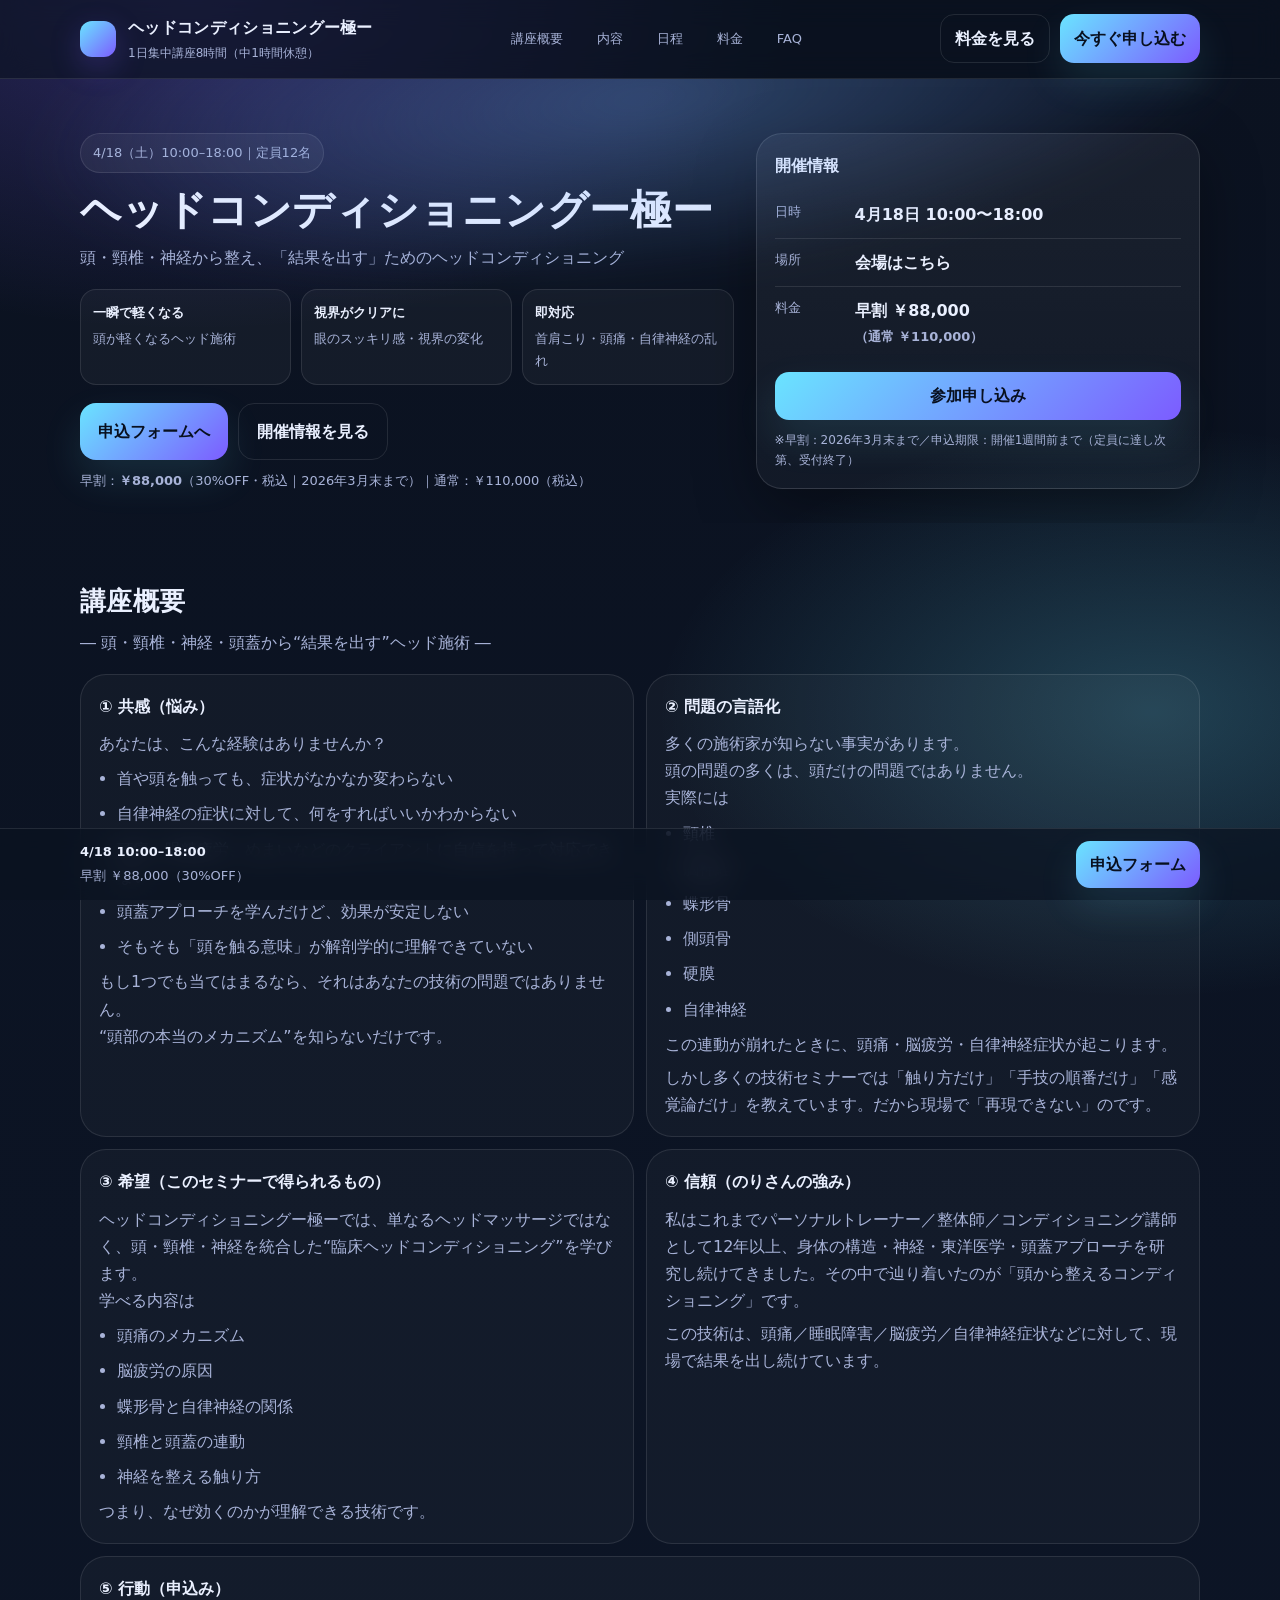
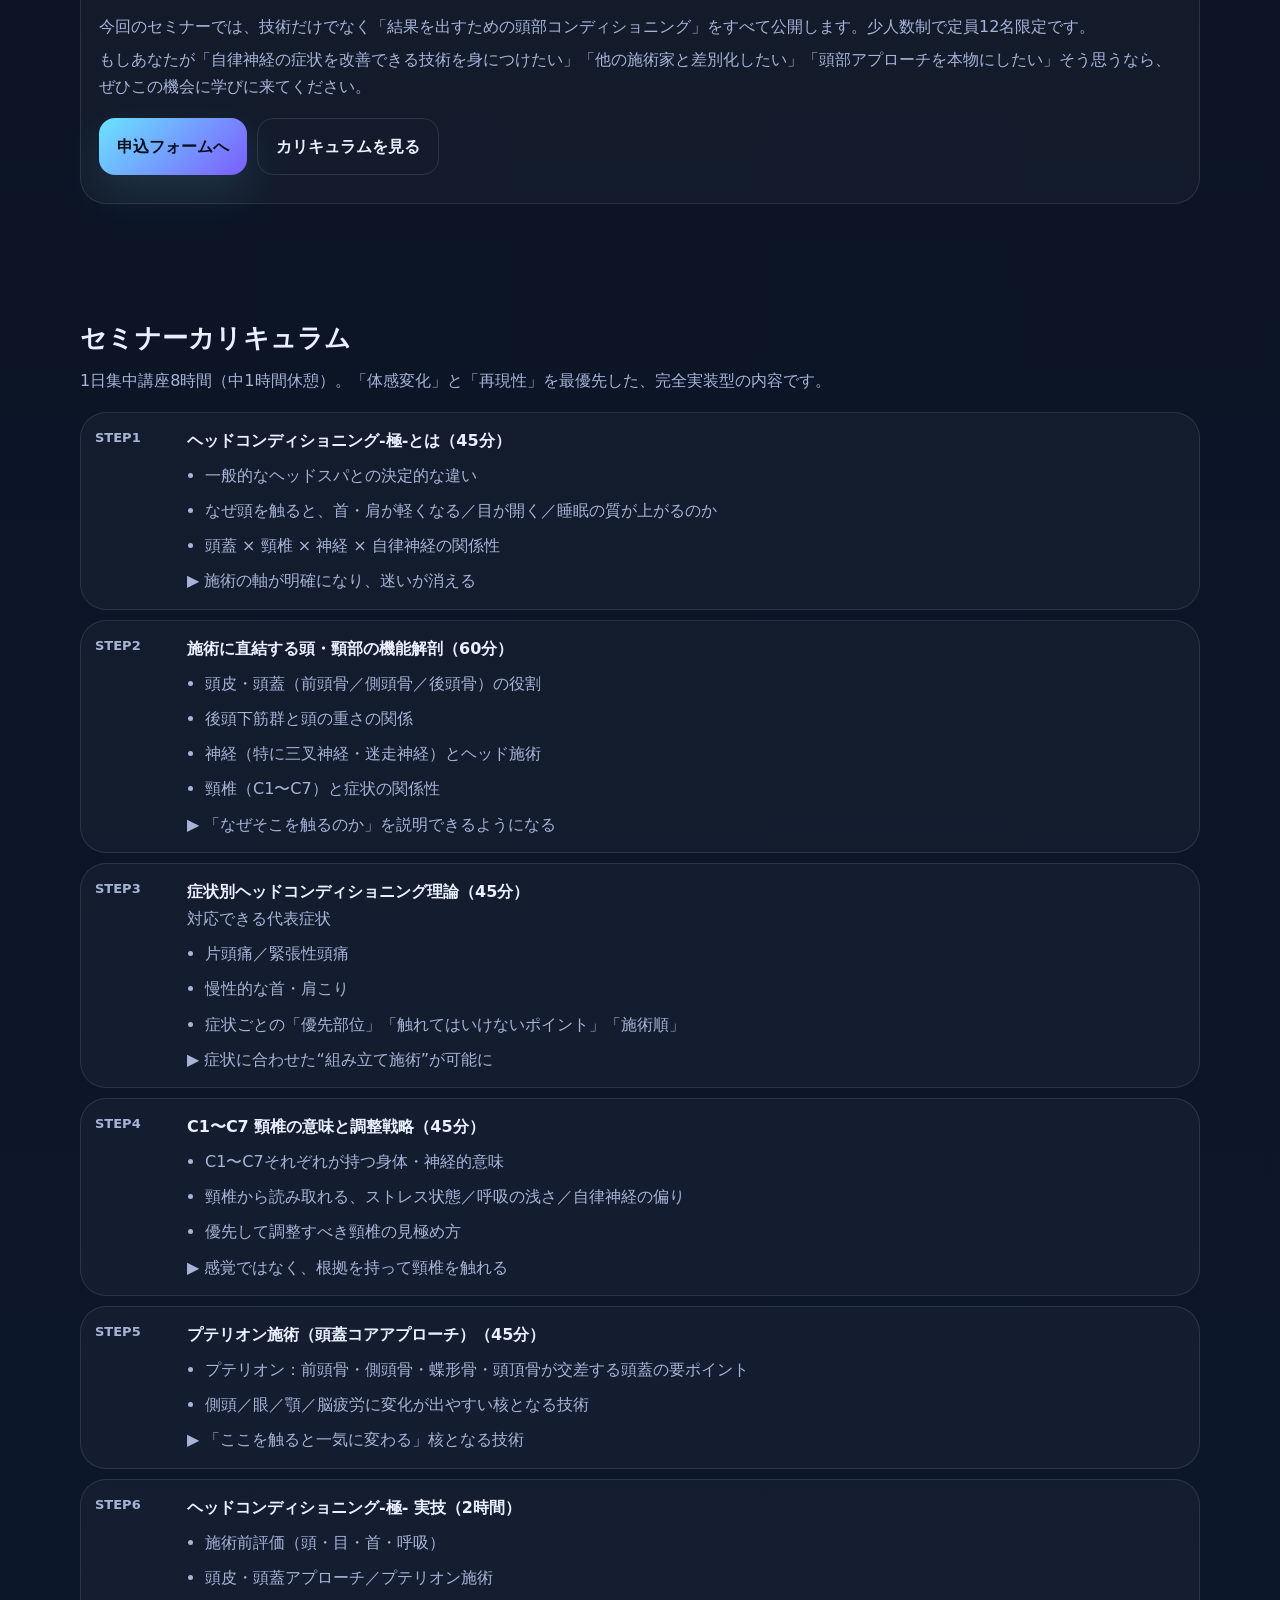
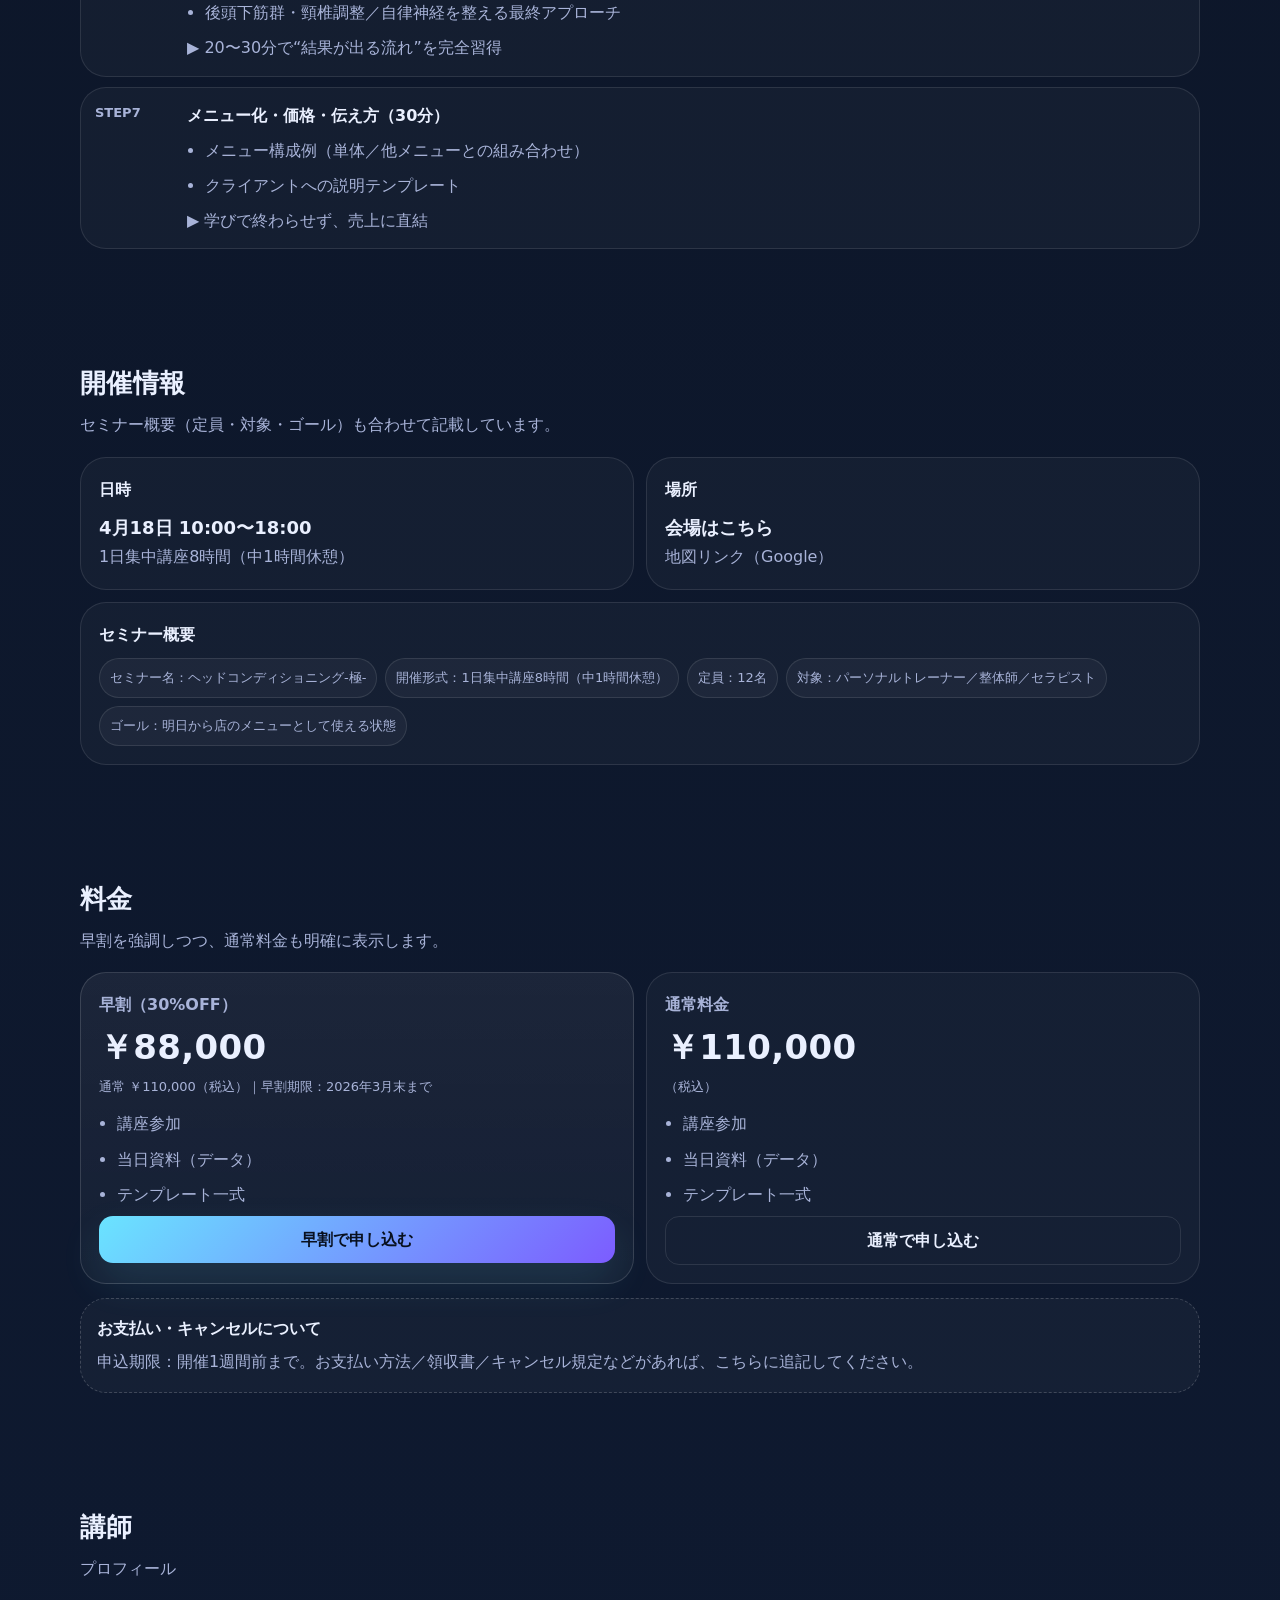
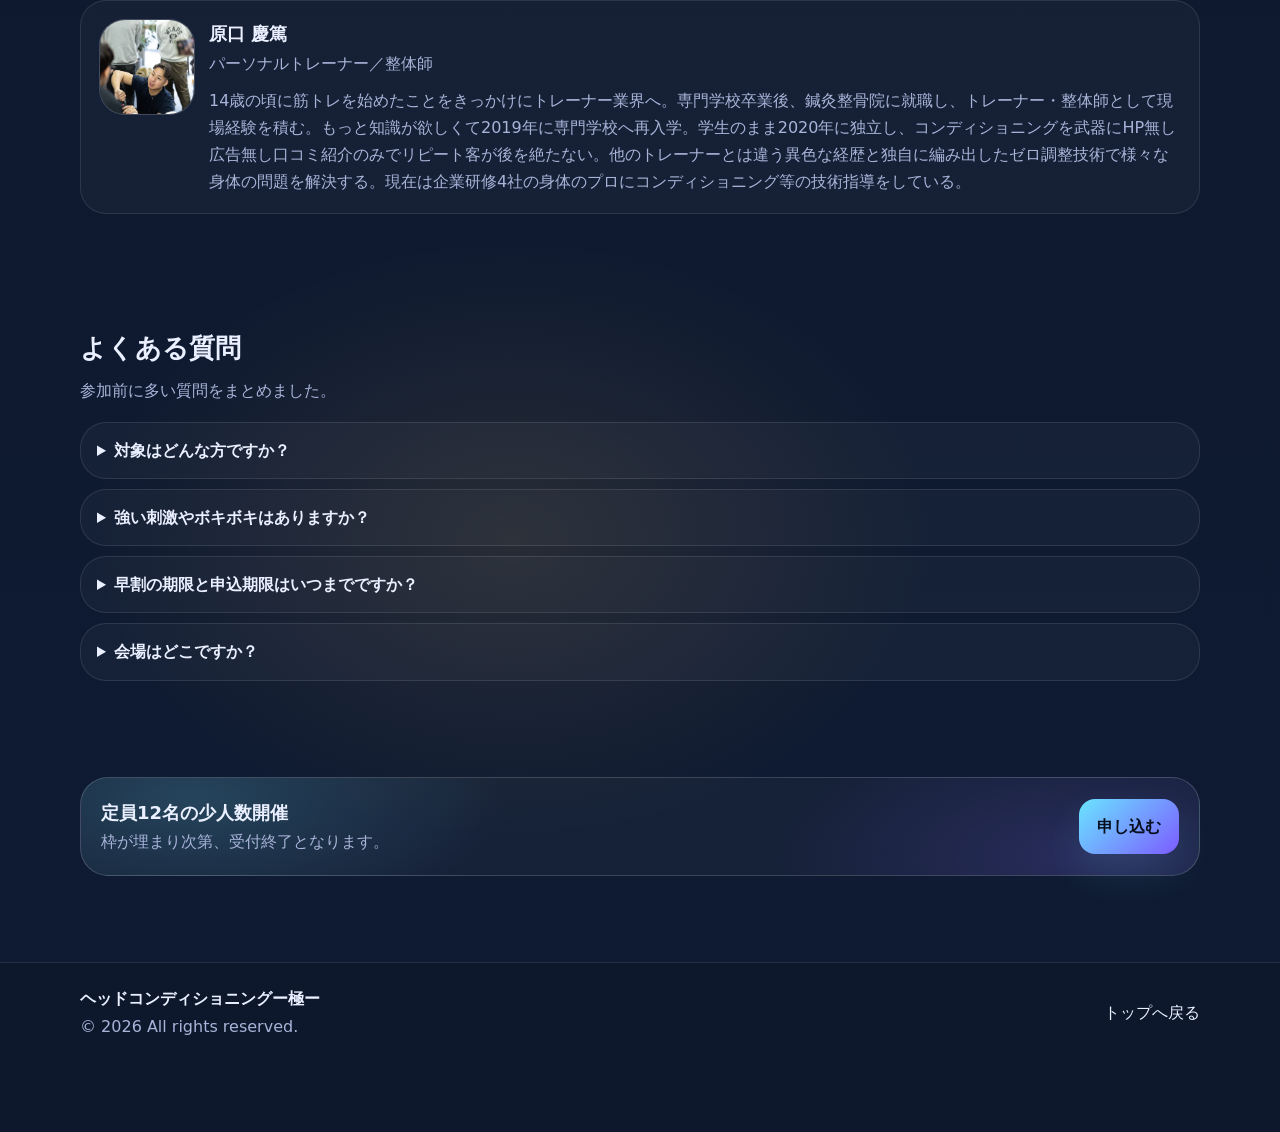
==== index.html @ ef058458 "Add story flow sections" ====
<!doctype html>
<html lang="ja">
<head>
  <meta charset="utf-8" />
  <meta name="viewport" content="width=device-width, initial-scale=1" />
  <meta name="theme-color" content="#0b1220" />
  <title>ヘッドコンディショニングー極ー｜4/18 10:00-18:00</title>
  <meta name="description" content="頭・頸椎・神経から整え、「結果を出す」ためのヘッドコンディショニング。4月18日開催。早割 ￥88,000（30%OFF）。" />
  <link rel="stylesheet" href="./styles.css" />
</head>
<body>
  <a class="skip-link" href="#main">本文へスキップ</a>

  <header class="site-header">
    <div class="container header-inner">
      <div class="brand" aria-label="講座LP">
        <div class="brand-mark" aria-hidden="true"></div>
        <div class="brand-text">
          <div class="brand-title">ヘッドコンディショニングー極ー</div>
          <div class="brand-sub">1日集中講座8時間（中1時間休憩）</div>
        </div>
      </div>

      <nav class="header-nav" aria-label="ページ内ナビゲーション">
        <a href="#about">講座概要</a>
        <a href="#curriculum">内容</a>
        <a href="#schedule">日程</a>
        <a href="#price">料金</a>
        <a href="#faq">FAQ</a>
      </nav>

      <div class="header-cta">
        <a class="btn btn-ghost" href="#price">料金を見る</a>
        <a class="btn btn-primary" href="https://forms.gle/gZYYmqRgoV2mNjo98" target="_blank" rel="noopener noreferrer">今すぐ申し込む</a>
      </div>
    </div>
  </header>

  <main id="main">
    <section class="hero">
      <div class="container hero-inner">
        <div class="hero-copy">
          <div class="badge">4/18（土）10:00–18:00｜定員12名</div>
          <h1 class="hero-title">ヘッドコンディショニングー極ー</h1>
          <p class="hero-lead">頭・頸椎・神経から整え、「結果を出す」ためのヘッドコンディショニング</p>

          <div class="hero-highlights" role="list">
            <div class="highlight" role="listitem">
              <div class="highlight-title">一瞬で軽くなる</div>
              <div class="highlight-text">頭が軽くなるヘッド施術</div>
            </div>
            <div class="highlight" role="listitem">
              <div class="highlight-title">視界がクリアに</div>
              <div class="highlight-text">眼のスッキリ感・視界の変化</div>
            </div>
            <div class="highlight" role="listitem">
              <div class="highlight-title">即対応</div>
              <div class="highlight-text">首肩こり・頭痛・自律神経の乱れ</div>
            </div>
          </div>

          <div class="hero-cta">
            <a class="btn btn-primary btn-lg" href="https://forms.gle/gZYYmqRgoV2mNjo98" target="_blank" rel="noopener noreferrer">申込フォームへ</a>
            <a class="btn btn-ghost btn-lg" href="#schedule">開催情報を見る</a>
          </div>

          <div class="hero-note">
            早割：<strong>￥88,000</strong>（30%OFF・税込｜2026年3月末まで）｜通常：￥110,000（税込）
          </div>
        </div>

        <div class="hero-card" aria-label="開催情報サマリー">
          <div class="card">
            <div class="card-title">開催情報</div>
            <dl class="kv">
              <div class="kv-row">
                <dt>日時</dt>
                <dd>4月18日 10:00〜18:00</dd>
              </div>
              <div class="kv-row">
                <dt>場所</dt>
                <dd><a href="https://share.google/bUKfe7lSC5FQgB48R" target="_blank" rel="noopener noreferrer">会場はこちら</a></dd>
              </div>
              <div class="kv-row">
                <dt>料金</dt>
                <dd>
                  <span class="price">早割 ￥88,000</span>
                  <span class="price-sub">（通常 ￥110,000）</span>
                </dd>
              </div>
            </dl>
            <a class="btn btn-primary btn-block" href="https://forms.gle/gZYYmqRgoV2mNjo98" target="_blank" rel="noopener noreferrer">参加申し込み</a>
            <div class="card-foot">※早割：2026年3月末まで／申込期限：開催1週間前まで（定員に達し次第、受付終了）</div>
          </div>
        </div>
      </div>

      <div class="hero-bg" aria-hidden="true"></div>
    </section>

    <section class="section" id="about">
      <div class="container">
        <div class="section-head">
          <h2 class="section-title">講座概要</h2>
          <p class="section-lead">― 頭・頸椎・神経・頭蓋から“結果を出す”ヘッド施術 ―</p>
        </div>

        <div class="grid-2">
          <div class="panel">
            <h3 class="panel-title">① 共感（悩み）</h3>
            <div class="muted">あなたは、こんな経験はありませんか？</div>
            <ul class="list">
              <li>首や頭を触っても、症状がなかなか変わらない</li>
              <li>自律神経の症状に対して、何をすればいいかわからない</li>
              <li>頭痛、眼精疲労、めまいなどのクライアントに自信を持って対応できない</li>
              <li>頭蓋アプローチを学んだけど、効果が安定しない</li>
              <li>そもそも「頭を触る意味」が解剖学的に理解できていない</li>
            </ul>
            <p class="timeline-text">もし1つでも当てはまるなら、それはあなたの技術の問題ではありません。<br />“頭部の本当のメカニズム”を知らないだけです。</p>
          </div>

          <div class="panel">
            <h3 class="panel-title">② 問題の言語化</h3>
            <p class="timeline-text">多くの施術家が知らない事実があります。<br />頭の問題の多くは、頭だけの問題ではありません。</p>
            <div class="muted">実際には</div>
            <ul class="list">
              <li>頸椎</li>
              <li>脳神経</li>
              <li>蝶形骨</li>
              <li>側頭骨</li>
              <li>硬膜</li>
              <li>自律神経</li>
            </ul>
            <p class="timeline-text">この連動が崩れたときに、頭痛・脳疲労・自律神経症状が起こります。</p>
            <p class="timeline-text">しかし多くの技術セミナーでは「触り方だけ」「手技の順番だけ」「感覚論だけ」を教えています。だから現場で「再現できない」のです。</p>
          </div>

          <div class="panel">
            <h3 class="panel-title">③ 希望（このセミナーで得られるもの）</h3>
            <p class="timeline-text">ヘッドコンディショニングー極ーでは、単なるヘッドマッサージではなく、頭・頸椎・神経を統合した“臨床ヘッドコンディショニング”を学びます。</p>
            <div class="muted">学べる内容は</div>
            <ul class="list">
              <li>頭痛のメカニズム</li>
              <li>脳疲労の原因</li>
              <li>蝶形骨と自律神経の関係</li>
              <li>頸椎と頭蓋の連動</li>
              <li>神経を整える触り方</li>
            </ul>
            <p class="timeline-text">つまり、なぜ効くのかが理解できる技術です。</p>
          </div>

          <div class="panel">
            <h3 class="panel-title">④ 信頼（のりさんの強み）</h3>
            <p class="timeline-text">私はこれまでパーソナルトレーナー／整体師／コンディショニング講師として12年以上、身体の構造・神経・東洋医学・頭蓋アプローチを研究し続けてきました。その中で辿り着いたのが「頭から整えるコンディショニング」です。</p>
            <p class="timeline-text">この技術は、頭痛／睡眠障害／脳疲労／自律神経症状などに対して、現場で結果を出し続けています。</p>
          </div>
        </div>

        <div class="panel mt">
          <h3 class="panel-title">⑤ 行動（申込み）</h3>
          <p class="timeline-text">今回のセミナーでは、技術だけでなく「結果を出すための頭部コンディショニング」をすべて公開します。少人数制で定員12名限定です。</p>
          <p class="timeline-text">もしあなたが「自律神経の症状を改善できる技術を身につけたい」「他の施術家と差別化したい」「頭部アプローチを本物にしたい」そう思うなら、ぜひこの機会に学びに来てください。</p>
          <div class="hero-cta">
            <a class="btn btn-primary btn-lg" href="https://forms.gle/gZYYmqRgoV2mNjo98" target="_blank" rel="noopener noreferrer">申込フォームへ</a>
            <a class="btn btn-ghost btn-lg" href="#curriculum">カリキュラムを見る</a>
          </div>
        </div>
      </div>
    </section>

    <section class="section" id="curriculum">
      <div class="container">
        <div class="section-head">
          <h2 class="section-title">セミナーカリキュラム</h2>
          <p class="section-lead">1日集中講座8時間（中1時間休憩）。「体感変化」と「再現性」を最優先した、完全実装型の内容です。</p>
        </div>

        <div class="timeline">
          <div class="timeline-item">
            <div class="timeline-time">STEP1</div>
            <div class="timeline-body">
              <div class="timeline-title">ヘッドコンディショニング-極-とは（45分）</div>
              <ul class="list">
                <li>一般的なヘッドスパとの決定的な違い</li>
                <li>なぜ頭を触ると、首・肩が軽くなる／目が開く／睡眠の質が上がるのか</li>
                <li>頭蓋 × 頸椎 × 神経 × 自律神経の関係性</li>
              </ul>
              <p class="timeline-text">▶︎ 施術の軸が明確になり、迷いが消える</p>
            </div>
          </div>
          <div class="timeline-item">
            <div class="timeline-time">STEP2</div>
            <div class="timeline-body">
              <div class="timeline-title">施術に直結する頭・頸部の機能解剖（60分）</div>
              <ul class="list">
                <li>頭皮・頭蓋（前頭骨／側頭骨／後頭骨）の役割</li>
                <li>後頭下筋群と頭の重さの関係</li>
                <li>神経（特に三叉神経・迷走神経）とヘッド施術</li>
                <li>頸椎（C1〜C7）と症状の関係性</li>
              </ul>
              <p class="timeline-text">▶︎ 「なぜそこを触るのか」を説明できるようになる</p>
            </div>
          </div>
          <div class="timeline-item">
            <div class="timeline-time">STEP3</div>
            <div class="timeline-body">
              <div class="timeline-title">症状別ヘッドコンディショニング理論（45分）</div>
              <div class="muted">対応できる代表症状</div>
              <ul class="list">
                <li>片頭痛／緊張性頭痛</li>
                <li>慢性的な首・肩こり</li>
                <li>症状ごとの「優先部位」「触れてはいけないポイント」「施術順」</li>
              </ul>
              <p class="timeline-text">▶︎ 症状に合わせた“組み立て施術”が可能に</p>
            </div>
          </div>
          <div class="timeline-item">
            <div class="timeline-time">STEP4</div>
            <div class="timeline-body">
              <div class="timeline-title">C1〜C7 頸椎の意味と調整戦略（45分）</div>
              <ul class="list">
                <li>C1〜C7それぞれが持つ身体・神経的意味</li>
                <li>頸椎から読み取れる、ストレス状態／呼吸の浅さ／自律神経の偏り</li>
                <li>優先して調整すべき頸椎の見極め方</li>
              </ul>
              <p class="timeline-text">▶︎ 感覚ではなく、根拠を持って頸椎を触れる</p>
            </div>
          </div>
          <div class="timeline-item">
            <div class="timeline-time">STEP5</div>
            <div class="timeline-body">
              <div class="timeline-title">プテリオン施術（頭蓋コアアプローチ）（45分）</div>
              <ul class="list">
                <li>プテリオン：前頭骨・側頭骨・蝶形骨・頭頂骨が交差する頭蓋の要ポイント</li>
                <li>側頭／眼／顎／脳疲労に変化が出やすい核となる技術</li>
              </ul>
              <p class="timeline-text">▶︎ 「ここを触ると一気に変わる」核となる技術</p>
            </div>
          </div>
          <div class="timeline-item">
            <div class="timeline-time">STEP6</div>
            <div class="timeline-body">
              <div class="timeline-title">ヘッドコンディショニング-極- 実技（2時間）</div>
              <ul class="list">
                <li>施術前評価（頭・目・首・呼吸）</li>
                <li>頭皮・頭蓋アプローチ／プテリオン施術</li>
                <li>後頭下筋群・頸椎調整／自律神経を整える最終アプローチ</li>
              </ul>
              <p class="timeline-text">▶︎ 20〜30分で“結果が出る流れ”を完全習得</p>
            </div>
          </div>
          <div class="timeline-item">
            <div class="timeline-time">STEP7</div>
            <div class="timeline-body">
              <div class="timeline-title">メニュー化・価格・伝え方（30分）</div>
              <ul class="list">
                <li>メニュー構成例（単体／他メニューとの組み合わせ）</li>
                <li>クライアントへの説明テンプレート</li>
              </ul>
              <p class="timeline-text">▶︎ 学びで終わらせず、売上に直結</p>
            </div>
          </div>
        </div>
      </div>
    </section>

    <section class="section" id="schedule">
      <div class="container">
        <div class="section-head">
          <h2 class="section-title">開催情報</h2>
          <p class="section-lead">セミナー概要（定員・対象・ゴール）も合わせて記載しています。</p>
        </div>

        <div class="grid-2">
          <div class="panel">
            <h3 class="panel-title">日時</h3>
            <p class="big">4月18日 10:00〜18:00</p>
            <div class="muted">1日集中講座8時間（中1時間休憩）</div>
          </div>
          <div class="panel">
            <h3 class="panel-title">場所</h3>
            <p class="big"><a href="https://share.google/bUKfe7lSC5FQgB48R" target="_blank" rel="noopener noreferrer">会場はこちら</a></p>
            <div class="muted">地図リンク（Google）</div>
          </div>
        </div>

        <div class="panel mt">
          <h3 class="panel-title">セミナー概要</h3>
          <div class="chips">
            <span class="chip">セミナー名：ヘッドコンディショニング-極-</span>
            <span class="chip">開催形式：1日集中講座8時間（中1時間休憩）</span>
            <span class="chip">定員：12名</span>
            <span class="chip">対象：パーソナルトレーナー／整体師／セラピスト</span>
            <span class="chip">ゴール：明日から店のメニューとして使える状態</span>
          </div>
        </div>
      </div>
    </section>

    <section class="section" id="price">
      <div class="container">
        <div class="section-head">
          <h2 class="section-title">料金</h2>
          <p class="section-lead">早割を強調しつつ、通常料金も明確に表示します。</p>
        </div>

        <div class="pricing">
          <div class="price-card">
            <div class="price-top">
              <div class="price-name">早割（30%OFF）</div>
              <div class="price-amount">￥88,000</div>
              <div class="price-caption">通常 ￥110,000（税込）｜早割期限：2026年3月末まで</div>
            </div>
            <ul class="list">
              <li>講座参加</li>
              <li>当日資料（データ）</li>
              <li>テンプレート一式</li>
            </ul>
            <a class="btn btn-primary btn-block" href="https://forms.gle/gZYYmqRgoV2mNjo98" target="_blank" rel="noopener noreferrer">早割で申し込む</a>
          </div>

          <div class="price-card alt">
            <div class="price-top">
              <div class="price-name">通常料金</div>
              <div class="price-amount">￥110,000</div>
              <div class="price-caption">（税込）</div>
            </div>
            <ul class="list">
              <li>講座参加</li>
              <li>当日資料（データ）</li>
              <li>テンプレート一式</li>
            </ul>
            <a class="btn btn-ghost btn-block" href="https://forms.gle/gZYYmqRgoV2mNjo98" target="_blank" rel="noopener noreferrer">通常で申し込む</a>
          </div>
        </div>

        <div class="notice">
          <div class="notice-title">お支払い・キャンセルについて</div>
          <div class="notice-text">申込期限：開催1週間前まで。お支払い方法／領収書／キャンセル規定などがあれば、こちらに追記してください。</div>
        </div>
      </div>
    </section>

    <section class="section" id="instructor">
      <div class="container">
        <div class="section-head">
          <h2 class="section-title">講師</h2>
          <p class="section-lead">プロフィール</p>
        </div>

        <div class="instructor">
          <div class="avatar">
            <img class="avatar-img" src="./norio.jpg" alt="講師写真：原口 慶篤" loading="lazy" />
          </div>
          <div>
            <div class="instructor-name">原口 慶篤</div>
            <div class="muted">パーソナルトレーナー／整体師</div>
            <p class="instructor-bio">
              14歳の頃に筋トレを始めたことをきっかけにトレーナー業界へ。専門学校卒業後、鍼灸整骨院に就職し、トレーナー・整体師として現場経験を積む。もっと知識が欲しくて2019年に専門学校へ再入学。学生のまま2020年に独立し、コンディショニングを武器にHP無し広告無し口コミ紹介のみでリピート客が後を絶たない。他のトレーナーとは違う異色な経歴と独自に編み出したゼロ調整技術で様々な身体の問題を解決する。現在は企業研修4社の身体のプロにコンディショニング等の技術指導をしている。
            </p>
          </div>
        </div>
      </div>
    </section>

    <section class="section" id="faq">
      <div class="container">
        <div class="section-head">
          <h2 class="section-title">よくある質問</h2>
          <p class="section-lead">参加前に多い質問をまとめました。</p>
        </div>

        <div class="faq">
          <details class="faq-item">
            <summary>対象はどんな方ですか？</summary>
            <div class="faq-body">パーソナルトレーナー／整体師／セラピストの方が対象です。</div>
          </details>
          <details class="faq-item">
            <summary>強い刺激やボキボキはありますか？</summary>
            <div class="faq-body">ありません。ボキボキなし／強刺激なしで、再現性を重視した内容です。</div>
          </details>
          <details class="faq-item">
            <summary>早割の期限と申込期限はいつまでですか？</summary>
            <div class="faq-body">早割は2026年3月末まで。申込期限は開催1週間前までです（定員に達し次第、受付終了）。</div>
          </details>
          <details class="faq-item">
            <summary>会場はどこですか？</summary>
            <div class="faq-body"><a href="https://share.google/bUKfe7lSC5FQgB48R" target="_blank" rel="noopener noreferrer">こちらの地図リンク</a>をご確認ください。</div>
          </details>
        </div>
      </div>
    </section>

    <section class="cta">
      <div class="container cta-inner">
        <div>
          <div class="cta-title">定員12名の少人数開催</div>
          <div class="cta-text">枠が埋まり次第、受付終了となります。</div>
        </div>
        <a class="btn btn-primary btn-lg" href="https://forms.gle/gZYYmqRgoV2mNjo98" target="_blank" rel="noopener noreferrer">申し込む</a>
      </div>
    </section>
  </main>

  <footer class="site-footer">
    <div class="container footer-inner">
      <div class="footer-left">
        <div class="footer-title">ヘッドコンディショニングー極ー</div>
        <div class="muted">© <span id="y"></span> All rights reserved.</div>
      </div>
      <div class="footer-right">
        <a href="#main">トップへ戻る</a>
      </div>
    </div>
  </footer>

  <div class="sticky-cta" role="region" aria-label="申し込み導線">
    <div class="sticky-inner container">
      <div class="sticky-meta">
        <div class="sticky-date">4/18 10:00–18:00</div>
        <div class="sticky-price">早割 ￥88,000（30%OFF）</div>
      </div>
      <a class="btn btn-primary" href="https://forms.gle/gZYYmqRgoV2mNjo98" target="_blank" rel="noopener noreferrer">申込フォーム</a>
    </div>
  </div>

  <script>
    document.getElementById('y').textContent = new Date().getFullYear();
  </script>
</body>
</html>
---- styles.css ----
:root{
  --bg: #0b1220;
  --bg2:#0f1b33;
  --card:#0e1730;
  --text:#eaf0ff;
  --muted:#a8b3d8;
  --line: rgba(255,255,255,.10);
  --shadow: 0 20px 60px rgba(0,0,0,.35);
  --primary:#6ae4ff;
  --primary2:#7c5cff;
  --accent:#ffcf5a;
  --radius: 18px;
  --radius2: 26px;
  --container: 1120px;
}

*{ box-sizing:border-box; }
html{ scroll-behavior:smooth; }
body{
  margin:0;
  font-family: ui-sans-serif, system-ui, -apple-system, "Segoe UI", Roboto, "Hiragino Kaku Gothic ProN", "Noto Sans JP", "Yu Gothic", "Meiryo", sans-serif;
  color:var(--text);
  background:
    radial-gradient(1100px 600px at 15% 0%, rgba(124,92,255,.28), transparent 55%),
    radial-gradient(900px 520px at 90% 12%, rgba(106,228,255,.22), transparent 55%),
    radial-gradient(700px 500px at 40% 90%, rgba(255,207,90,.10), transparent 60%),
    linear-gradient(180deg, var(--bg), var(--bg2));
  line-height: 1.7;
}

a{ color: inherit; text-decoration: none; }
a:hover{ opacity:.92; }

.container{
  width: min(var(--container), calc(100% - 40px));
  margin: 0 auto;
}

.skip-link{
  position:absolute;
  left:-999px;
  top:12px;
  background:#fff;
  color:#000;
  padding:10px 12px;
  border-radius:12px;
  z-index: 9999;
}
.skip-link:focus{ left: 12px; }

.site-header{
  position: sticky;
  top: 0;
  z-index: 50;
  background: rgba(11,18,32,.62);
  backdrop-filter: blur(14px);
  border-bottom: 1px solid var(--line);
}
.header-inner{
  display:flex;
  align-items:center;
  justify-content: space-between;
  gap: 16px;
  padding: 14px 0;
}

.brand{ display:flex; align-items:center; gap:12px; }
.brand-mark{
  width: 36px; height: 36px;
  border-radius: 12px;
  background: linear-gradient(135deg, var(--primary), var(--primary2));
  box-shadow: 0 10px 30px rgba(124,92,255,.25);
}
.brand-title{ font-weight: 760; letter-spacing:.02em; }
.brand-sub{ font-size: 12px; color: var(--muted); margin-top:2px; }

.header-nav{ display:flex; gap: 14px; flex-wrap:wrap; }
.header-nav a{
  font-size: 13px;
  color: var(--muted);
  padding: 8px 10px;
  border-radius: 12px;
}
.header-nav a:hover{ background: rgba(255,255,255,.06); color: var(--text); }

.header-cta{ display:flex; gap: 10px; }

.btn{
  display:inline-flex;
  align-items:center;
  justify-content:center;
  gap:10px;
  padding: 10px 14px;
  border-radius: 14px;
  border: 1px solid var(--line);
  background: rgba(255,255,255,.04);
  color: var(--text);
  font-weight: 650;
}
.btn:hover{ background: rgba(255,255,255,.07); }
.btn-primary{
  border: 0;
  background: linear-gradient(135deg, var(--primary), var(--primary2));
  color:#08101f;
  box-shadow: 0 18px 40px rgba(106,228,255,.12);
}
.btn-primary:hover{ filter: brightness(1.02); }
.btn-ghost{ background: transparent; }
.btn-lg{ padding: 14px 18px; border-radius: 16px; }
.btn-block{ width:100%; }

.hero{
  position: relative;
  padding: 54px 0 30px;
  overflow: clip;
}
.hero-inner{
  display:grid;
  grid-template-columns: 1.25fr .85fr;
  gap: 22px;
  align-items: start;
}

.badge{
  display:inline-flex;
  align-items:center;
  padding: 8px 12px;
  border-radius: 999px;
  border: 1px solid var(--line);
  background: rgba(255,255,255,.05);
  color: var(--muted);
  font-size: 13px;
}
.hero-title{
  font-size: clamp(30px, 3.2vw, 46px);
  line-height: 1.15;
  letter-spacing: .01em;
  margin: 14px 0 10px;
}
.hero-lead{ color: var(--muted); margin: 0 0 18px; }

.hero-highlights{
  display:grid;
  grid-template-columns: repeat(3, 1fr);
  gap: 10px;
  margin: 18px 0;
}
.highlight{
  padding: 12px 12px;
  border-radius: 16px;
  background: rgba(255,255,255,.04);
  border: 1px solid var(--line);
}
.highlight-title{ font-weight: 760; font-size: 13px; }
.highlight-text{ font-size: 13px; color: var(--muted); margin-top:4px; }

.hero-cta{ display:flex; gap: 10px; flex-wrap: wrap; margin: 18px 0 10px; }
.hero-note{ color: var(--muted); font-size: 13px; }

.hero-card .card{
  padding: 18px;
  border-radius: var(--radius2);
  background: linear-gradient(180deg, rgba(255,255,255,.06), rgba(255,255,255,.03));
  border: 1px solid rgba(255,255,255,.12);
  box-shadow: var(--shadow);
}
.card-title{ font-weight: 800; margin-bottom: 12px; }

.kv{ margin: 0 0 14px; }
.kv-row{ display:grid; grid-template-columns: 70px 1fr; gap: 10px; padding: 10px 0; border-bottom:1px solid var(--line); }
.kv-row:last-child{ border-bottom: 0; }
.kv dt{ color: var(--muted); font-size: 13px; }
.kv dd{ margin:0; font-weight: 650; }
.price{ display:inline-block; font-weight: 820; }
.price-sub{ display:block; color: var(--muted); font-weight: 600; font-size: 13px; margin-top:2px; }
.card-foot{ color: var(--muted); font-size: 12px; margin-top: 10px; }

.hero-bg{
  position:absolute;
  inset: -240px -240px auto -240px;
  height: 520px;
  background:
    radial-gradient(closest-side, rgba(106,228,255,.20), transparent 70%),
    radial-gradient(closest-side, rgba(124,92,255,.18), transparent 70%);
  filter: blur(18px);
  transform: rotate(-6deg);
  pointer-events:none;
}

.section{ padding: 56px 0; }
.section-head{ margin-bottom: 18px; }
.section-title{ font-size: 26px; margin: 0 0 6px; letter-spacing:.01em; }
.section-lead{ margin:0; color: var(--muted); }

.grid-3{ display:grid; grid-template-columns: repeat(3, 1fr); gap: 12px; }
.grid-2{ display:grid; grid-template-columns: repeat(2, 1fr); gap: 12px; }

.panel{
  padding: 18px;
  border-radius: var(--radius2);
  border: 1px solid var(--line);
  background: rgba(255,255,255,.03);
}
.panel-title{ margin: 0 0 10px; font-size: 16px; }

.list{ margin: 0; padding-left: 18px; color: var(--muted); }
.list li{ margin: 8px 0; }

.timeline{ display:grid; gap: 10px; }
.timeline-item{
  display:grid;
  grid-template-columns: 80px 1fr;
  gap: 12px;
  padding: 14px;
  border-radius: var(--radius2);
  border: 1px solid var(--line);
  background: rgba(255,255,255,.03);
}
.timeline-time{ color: var(--muted); font-weight: 750; font-size: 13px; }
.timeline-title{ font-weight: 820; }
.timeline-text{ color: var(--muted); margin: 6px 0 0; }

.big{ font-size: 18px; font-weight: 820; margin: 0; }
.muted{ color: var(--muted); }
.mt{ margin-top: 12px; }

.chips{ display:flex; flex-wrap: wrap; gap: 8px; }
.chip{
  display:inline-flex;
  align-items:center;
  padding: 8px 10px;
  border-radius: 999px;
  border: 1px solid var(--line);
  background: rgba(255,255,255,.04);
  color: var(--muted);
  font-size: 13px;
}

.pricing{ display:grid; grid-template-columns: 1fr 1fr; gap: 12px; }
.price-card{
  padding: 18px;
  border-radius: var(--radius2);
  border: 1px solid rgba(255,255,255,.14);
  background: linear-gradient(180deg, rgba(255,255,255,.06), rgba(255,255,255,.03));
}
.price-card.alt{
  background: rgba(255,255,255,.03);
  border: 1px solid var(--line);
}
.price-top{ margin-bottom: 12px; }
.price-name{ color: var(--muted); font-weight: 700; }
.price-amount{ font-size: 34px; font-weight: 900; letter-spacing:.01em; }
.price-caption{ color: var(--muted); font-size: 13px; }

.notice{
  margin-top: 14px;
  padding: 16px;
  border-radius: var(--radius2);
  border: 1px dashed rgba(255,255,255,.18);
  background: rgba(255,255,255,.03);
}
.notice-title{ font-weight: 820; margin-bottom: 6px; }
.notice-text{ color: var(--muted); }

.instructor{
  display:grid;
  grid-template-columns: 96px 1fr;
  gap: 14px;
  align-items:start;
  padding: 18px;
  border-radius: var(--radius2);
  border: 1px solid var(--line);
  background: rgba(255,255,255,.03);
}
.avatar{
  width: 96px; height: 96px;
  border-radius: 26px;
  border: 1px solid rgba(255,255,255,.16);
  overflow: hidden;
  background: rgba(255,255,255,.04);
}
.avatar-img{
  width: 100%;
  height: 100%;
  object-fit: cover;
  display: block;
}
.instructor-name{ font-size: 18px; font-weight: 900; }
.instructor-bio{ margin: 10px 0 0; color: var(--muted); }

.faq{ display:grid; gap: 10px; }
.faq-item{
  padding: 14px 16px;
  border-radius: var(--radius2);
  border: 1px solid var(--line);
  background: rgba(255,255,255,.03);
}
.faq-item summary{
  cursor: pointer;
  font-weight: 820;
}
.faq-body{ margin-top: 8px; color: var(--muted); }

.cta{
  padding: 40px 0 86px;
}
.cta-inner{
  display:flex;
  align-items:center;
  justify-content: space-between;
  gap: 14px;
  padding: 20px;
  border-radius: 28px;
  border: 1px solid rgba(255,255,255,.16);
  background:
    radial-gradient(520px 220px at 10% 20%, rgba(106,228,255,.18), transparent 60%),
    radial-gradient(520px 220px at 90% 80%, rgba(124,92,255,.18), transparent 60%),
    rgba(255,255,255,.03);
}
.cta-title{ font-size: 18px; font-weight: 900; }
.cta-text{ color: var(--muted); }

.site-footer{
  padding: 22px 0 92px;
  border-top: 1px solid var(--line);
  background: rgba(0,0,0,.12);
}
.footer-inner{ display:flex; align-items:center; justify-content: space-between; gap: 14px; }
.footer-title{ font-weight: 900; }

.sticky-cta{
  position: fixed;
  left: 0;
  right: 0;
  bottom: 0;
  z-index: 80;
  border-top: 1px solid var(--line);
  background: rgba(11,18,32,.72);
  backdrop-filter: blur(14px);
}
.sticky-inner{
  display:flex;
  align-items:center;
  justify-content: space-between;
  gap: 14px;
  padding: 12px 0;
}
.sticky-meta{ display:flex; flex-direction: column; gap: 2px; }
.sticky-date{ font-weight: 820; font-size: 13px; }
.sticky-price{ color: var(--muted); font-size: 13px; }

@media (max-width: 980px){
  .header-nav{ display:none; }
  .hero-inner{ grid-template-columns: 1fr; }
  .hero-highlights{ grid-template-columns: 1fr; }
  .grid-3{ grid-template-columns: 1fr; }
  .grid-2{ grid-template-columns: 1fr; }
  .pricing{ grid-template-columns: 1fr; }
}

@media (max-width: 520px){
  .header-cta .btn-ghost{ display:none; }
  .kv-row{ grid-template-columns: 62px 1fr; }
  .cta-inner{ flex-direction: column; align-items: stretch; }
  .footer-inner{ flex-direction: column; align-items: flex-start; }
}
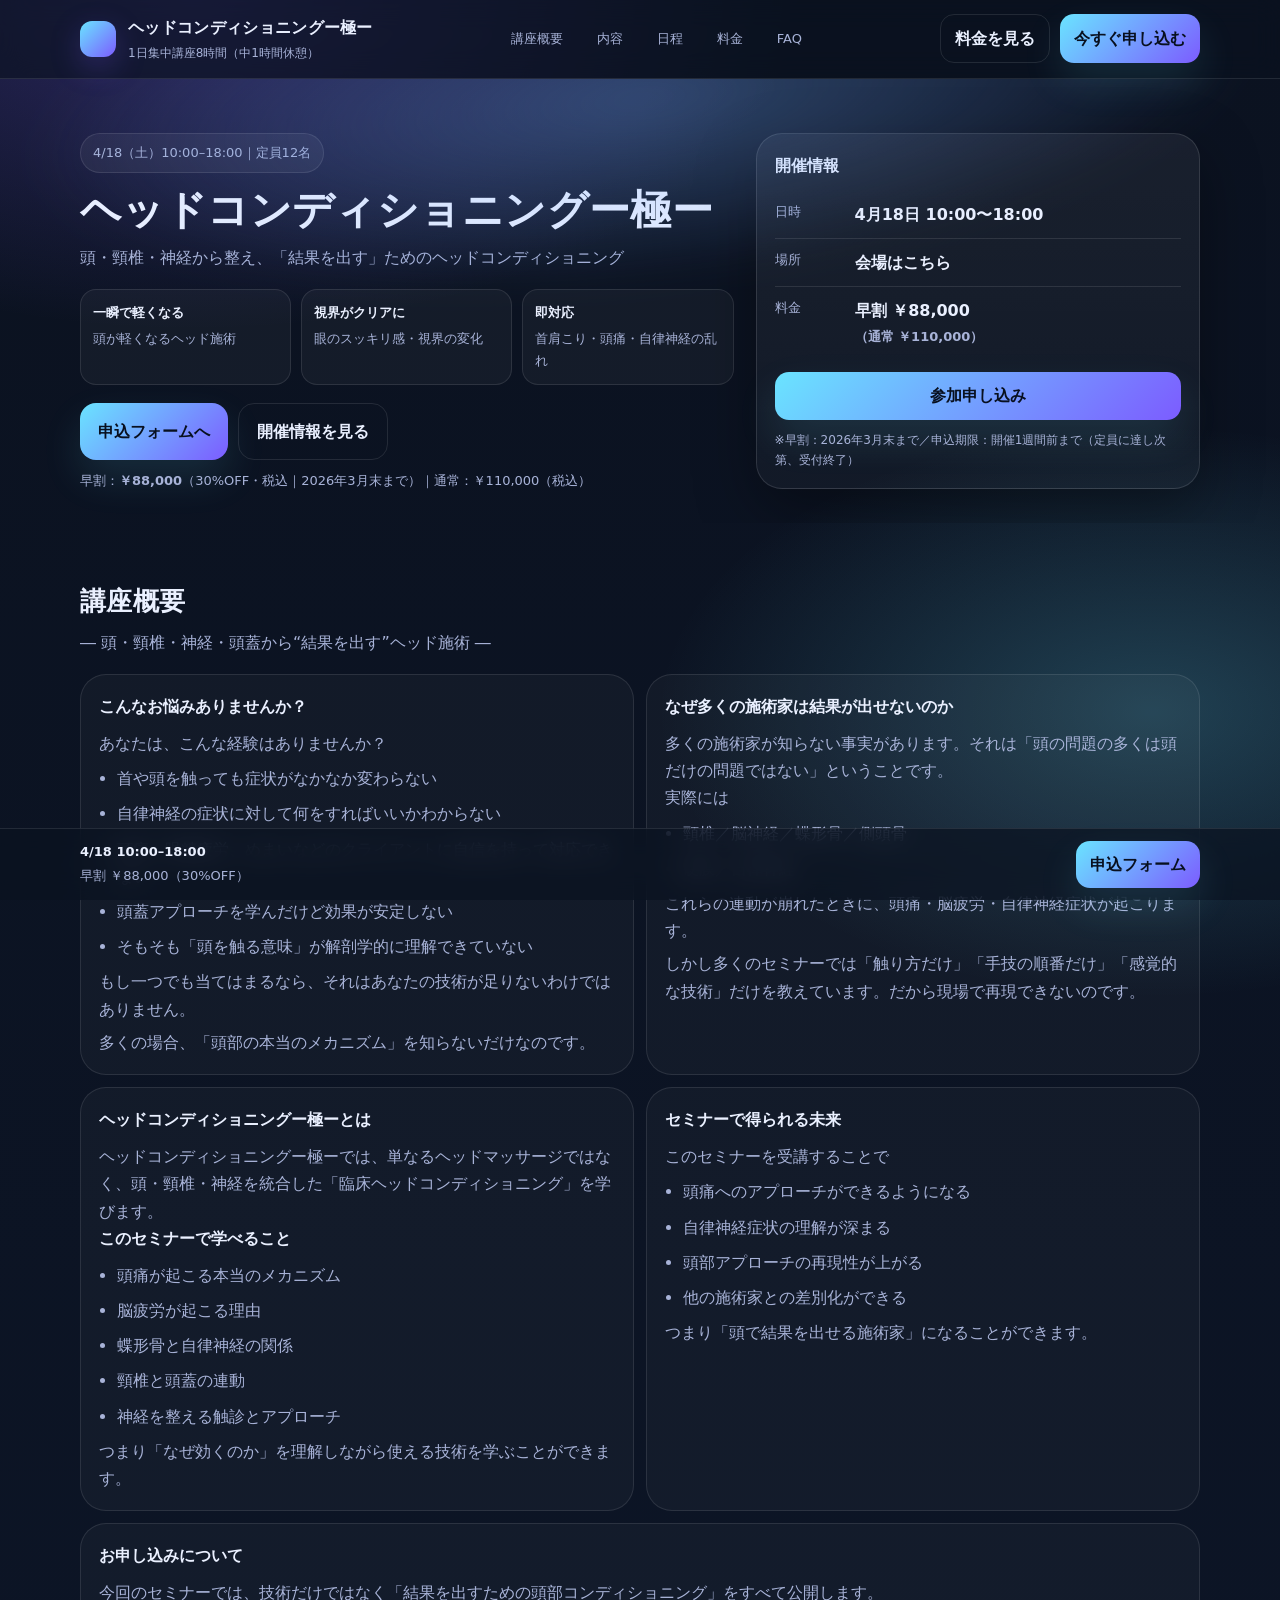
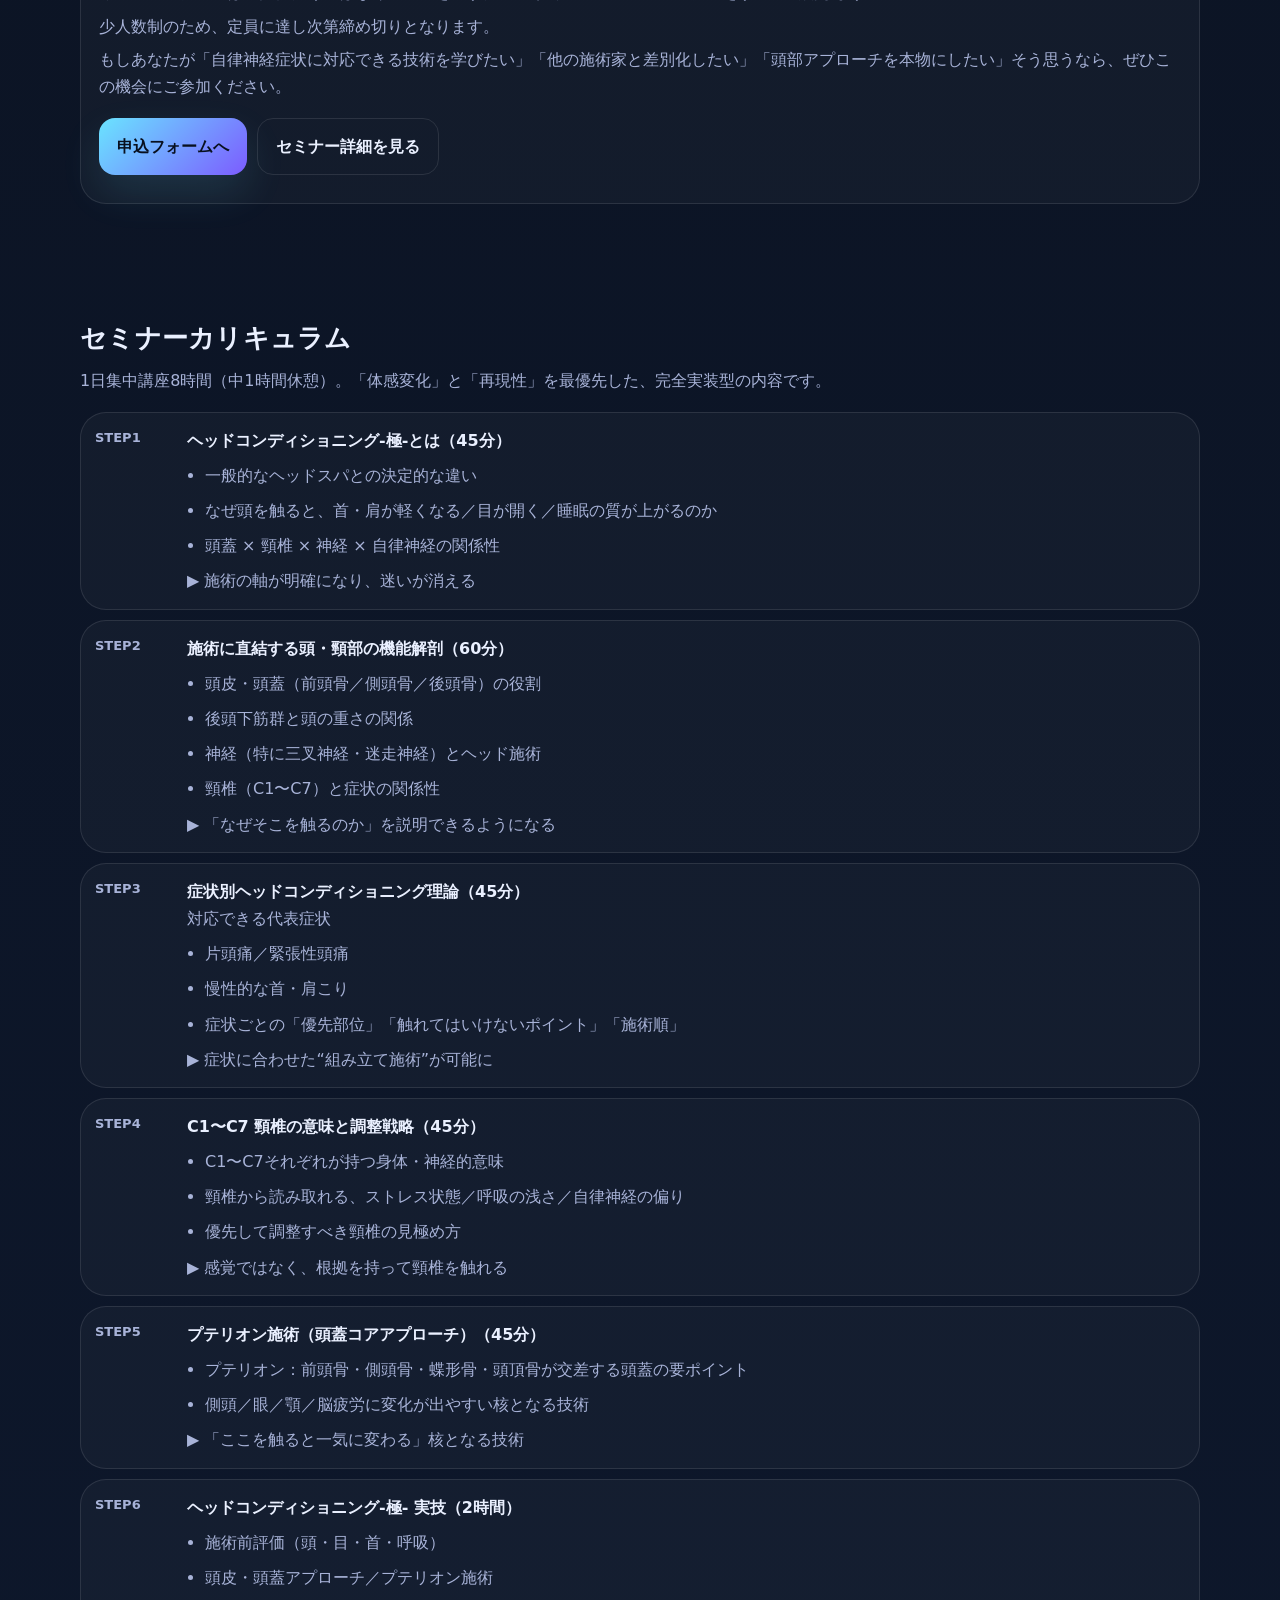
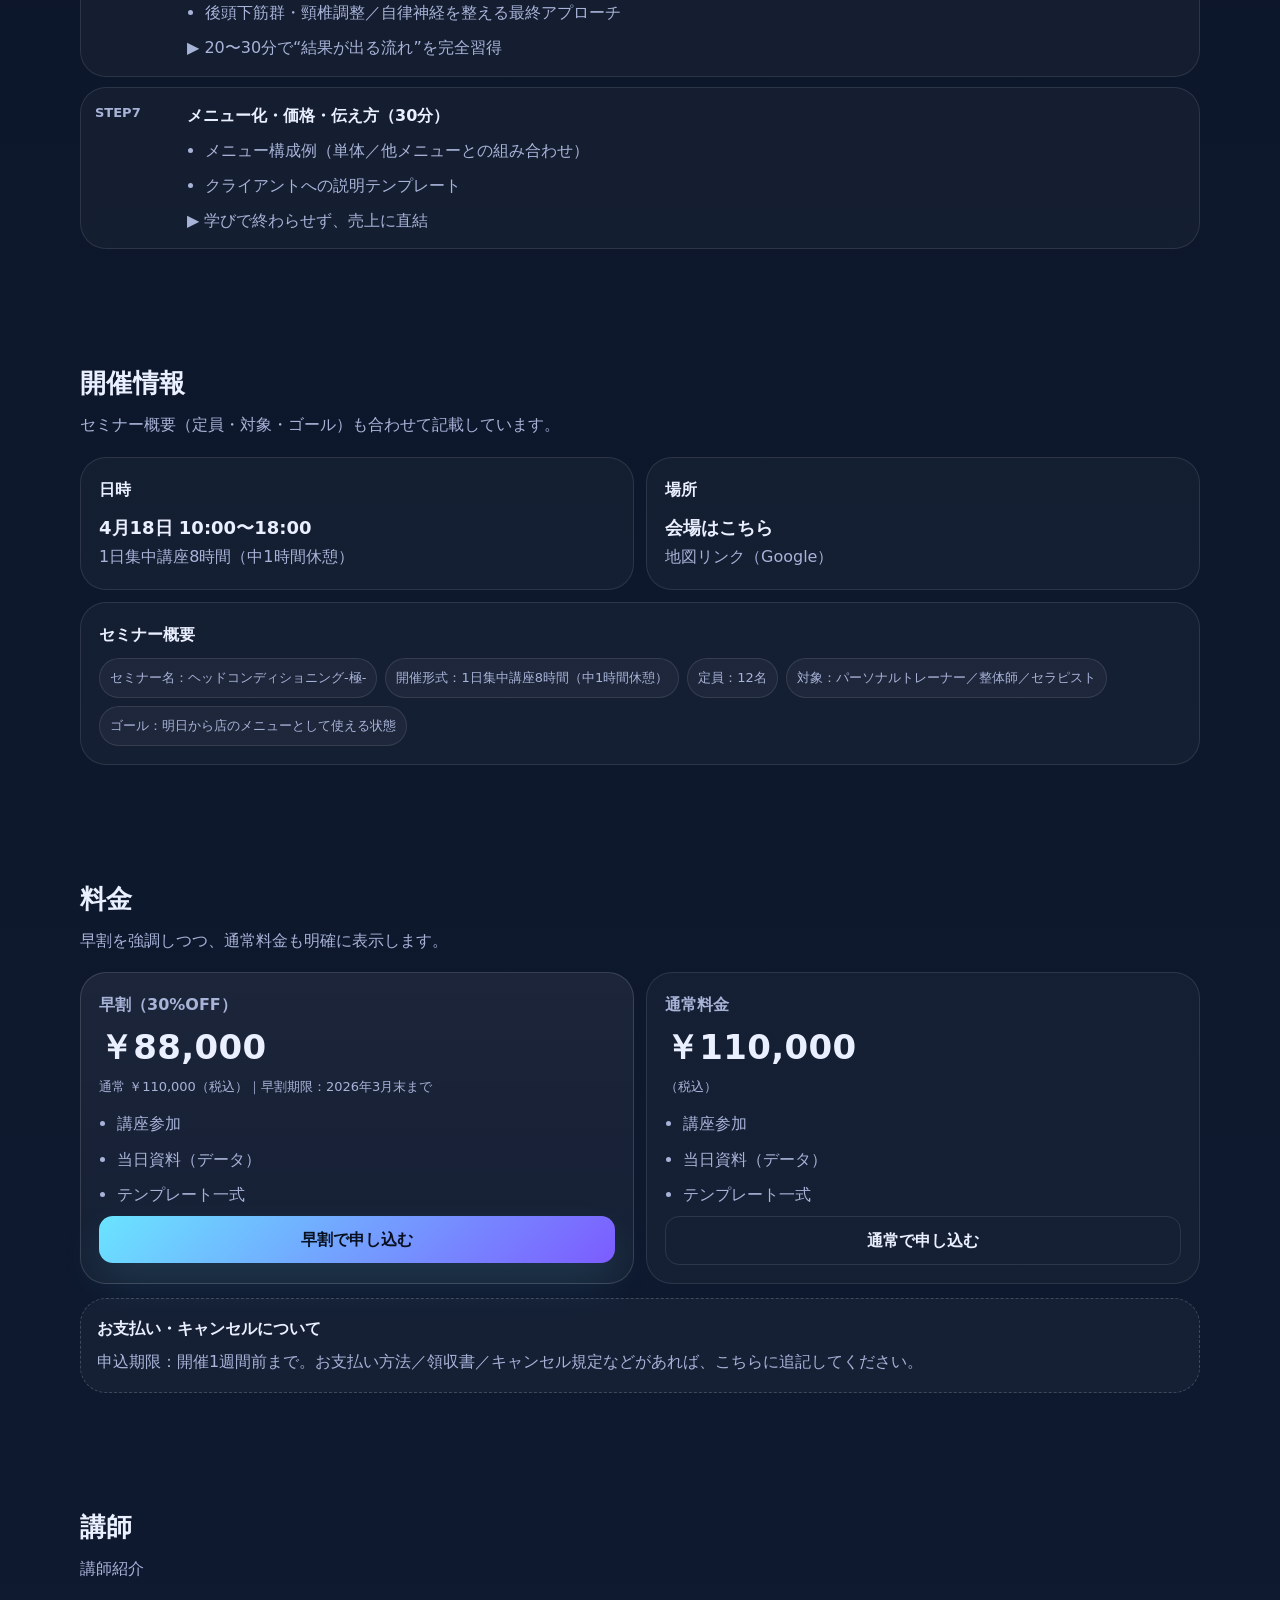
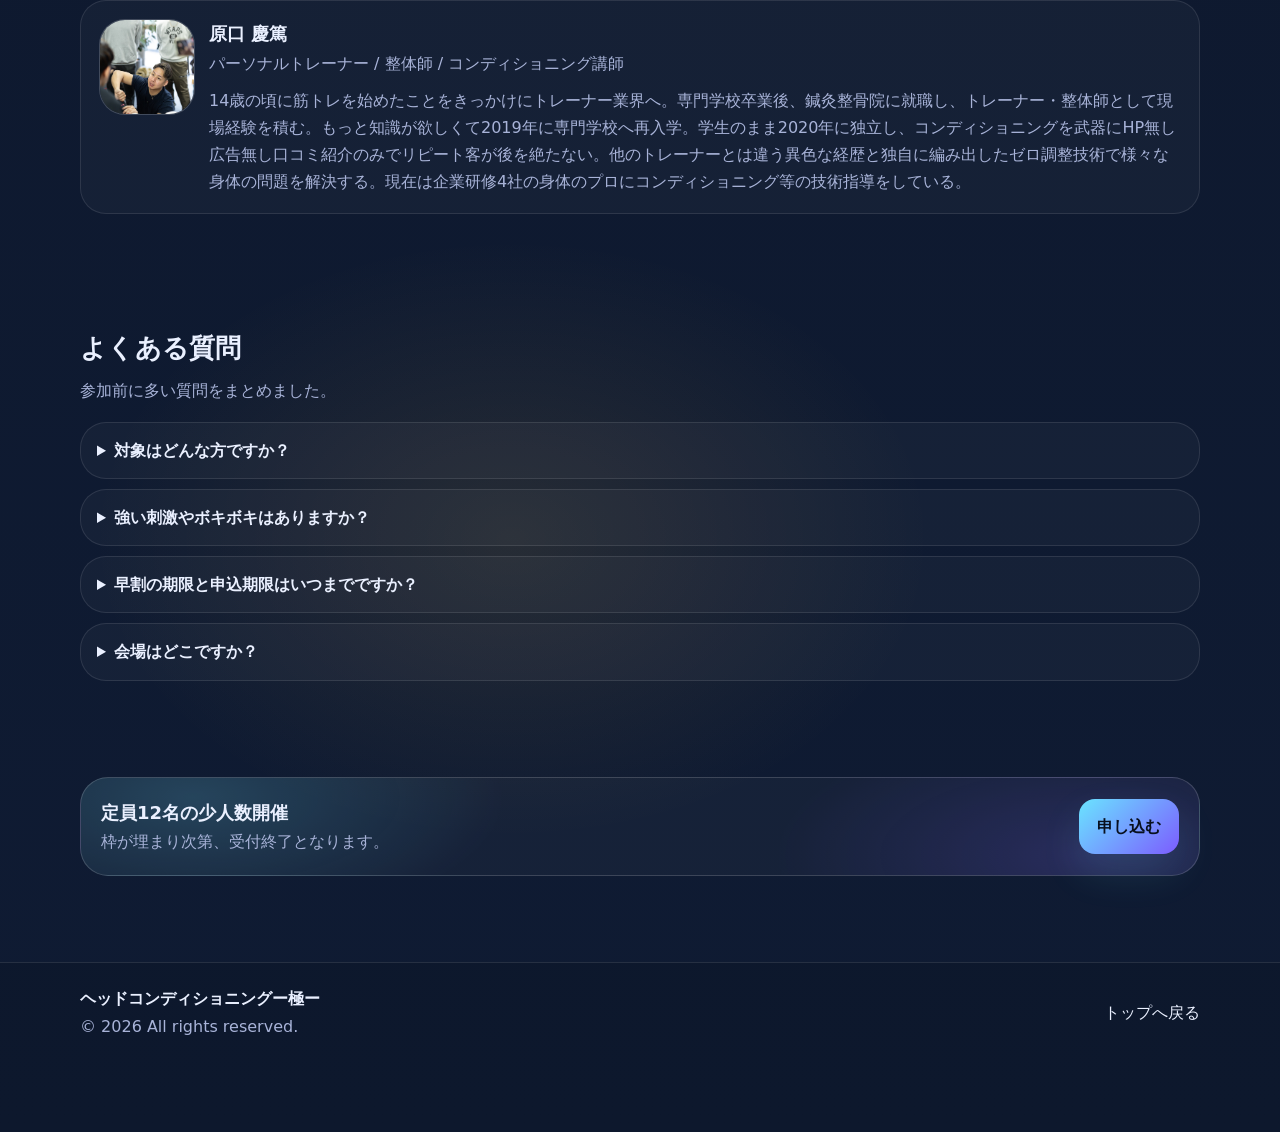
==== commit 2363cad9: "Update story copy" ====
--- a/index.html
+++ b/index.html
@@ -107,62 +107,66 @@
 
         <div class="grid-2">
           <div class="panel">
-            <h3 class="panel-title">① 共感（悩み）</h3>
+            <h3 class="panel-title">こんなお悩みありませんか？</h3>
             <div class="muted">あなたは、こんな経験はありませんか？</div>
             <ul class="list">
-              <li>首や頭を触っても、症状がなかなか変わらない</li>
-              <li>自律神経の症状に対して、何をすればいいかわからない</li>
+              <li>首や頭を触っても症状がなかなか変わらない</li>
+              <li>自律神経の症状に対して何をすればいいかわからない</li>
               <li>頭痛、眼精疲労、めまいなどのクライアントに自信を持って対応できない</li>
-              <li>頭蓋アプローチを学んだけど、効果が安定しない</li>
+              <li>頭蓋アプローチを学んだけど効果が安定しない</li>
               <li>そもそも「頭を触る意味」が解剖学的に理解できていない</li>
             </ul>
-            <p class="timeline-text">もし1つでも当てはまるなら、それはあなたの技術の問題ではありません。<br />“頭部の本当のメカニズム”を知らないだけです。</p>
-          </div>
-
-          <div class="panel">
-            <h3 class="panel-title">② 問題の言語化</h3>
-            <p class="timeline-text">多くの施術家が知らない事実があります。<br />頭の問題の多くは、頭だけの問題ではありません。</p>
+            <p class="timeline-text">もし一つでも当てはまるなら、それはあなたの技術が足りないわけではありません。</p>
+            <p class="timeline-text">多くの場合、「頭部の本当のメカニズム」を知らないだけなのです。</p>
+          </div>
+
+          <div class="panel">
+            <h3 class="panel-title">なぜ多くの施術家は結果が出せないのか</h3>
+            <p class="timeline-text">多くの施術家が知らない事実があります。それは「頭の問題の多くは頭だけの問題ではない」ということです。</p>
             <div class="muted">実際には</div>
             <ul class="list">
-              <li>頸椎</li>
-              <li>脳神経</li>
-              <li>蝶形骨</li>
-              <li>側頭骨</li>
-              <li>硬膜</li>
-              <li>自律神経</li>
-            </ul>
-            <p class="timeline-text">この連動が崩れたときに、頭痛・脳疲労・自律神経症状が起こります。</p>
-            <p class="timeline-text">しかし多くの技術セミナーでは「触り方だけ」「手技の順番だけ」「感覚論だけ」を教えています。だから現場で「再現できない」のです。</p>
-          </div>
-
-          <div class="panel">
-            <h3 class="panel-title">③ 希望（このセミナーで得られるもの）</h3>
-            <p class="timeline-text">ヘッドコンディショニングー極ーでは、単なるヘッドマッサージではなく、頭・頸椎・神経を統合した“臨床ヘッドコンディショニング”を学びます。</p>
-            <div class="muted">学べる内容は</div>
-            <ul class="list">
-              <li>頭痛のメカニズム</li>
-              <li>脳疲労の原因</li>
+              <li>頸椎／脳神経／蝶形骨／側頭骨</li>
+              <li>硬膜／自律神経</li>
+            </ul>
+            <p class="timeline-text">これらの連動が崩れたときに、頭痛・脳疲労・自律神経症状が起こります。</p>
+            <p class="timeline-text">しかし多くのセミナーでは「触り方だけ」「手技の順番だけ」「感覚的な技術」だけを教えています。だから現場で再現できないのです。</p>
+          </div>
+
+          <div class="panel">
+            <h3 class="panel-title">ヘッドコンディショニングー極ーとは</h3>
+            <p class="timeline-text">ヘッドコンディショニングー極ーでは、単なるヘッドマッサージではなく、頭・頸椎・神経を統合した「臨床ヘッドコンディショニング」を学びます。</p>
+            <h3 class="panel-title">このセミナーで学べること</h3>
+            <ul class="list">
+              <li>頭痛が起こる本当のメカニズム</li>
+              <li>脳疲労が起こる理由</li>
               <li>蝶形骨と自律神経の関係</li>
               <li>頸椎と頭蓋の連動</li>
-              <li>神経を整える触り方</li>
-            </ul>
-            <p class="timeline-text">つまり、なぜ効くのかが理解できる技術です。</p>
-          </div>
-
-          <div class="panel">
-            <h3 class="panel-title">④ 信頼（のりさんの強み）</h3>
-            <p class="timeline-text">私はこれまでパーソナルトレーナー／整体師／コンディショニング講師として12年以上、身体の構造・神経・東洋医学・頭蓋アプローチを研究し続けてきました。その中で辿り着いたのが「頭から整えるコンディショニング」です。</p>
-            <p class="timeline-text">この技術は、頭痛／睡眠障害／脳疲労／自律神経症状などに対して、現場で結果を出し続けています。</p>
+              <li>神経を整える触診とアプローチ</li>
+            </ul>
+            <p class="timeline-text">つまり「なぜ効くのか」を理解しながら使える技術を学ぶことができます。</p>
+          </div>
+
+          <div class="panel">
+            <h3 class="panel-title">セミナーで得られる未来</h3>
+            <p class="timeline-text">このセミナーを受講することで</p>
+            <ul class="list">
+              <li>頭痛へのアプローチができるようになる</li>
+              <li>自律神経症状の理解が深まる</li>
+              <li>頭部アプローチの再現性が上がる</li>
+              <li>他の施術家との差別化ができる</li>
+            </ul>
+            <p class="timeline-text">つまり「頭で結果を出せる施術家」になることができます。</p>
           </div>
         </div>
 
         <div class="panel mt">
-          <h3 class="panel-title">⑤ 行動（申込み）</h3>
-          <p class="timeline-text">今回のセミナーでは、技術だけでなく「結果を出すための頭部コンディショニング」をすべて公開します。少人数制で定員12名限定です。</p>
-          <p class="timeline-text">もしあなたが「自律神経の症状を改善できる技術を身につけたい」「他の施術家と差別化したい」「頭部アプローチを本物にしたい」そう思うなら、ぜひこの機会に学びに来てください。</p>
+          <h3 class="panel-title">お申し込みについて</h3>
+          <p class="timeline-text">今回のセミナーでは、技術だけではなく「結果を出すための頭部コンディショニング」をすべて公開します。</p>
+          <p class="timeline-text">少人数制のため、定員に達し次第締め切りとなります。</p>
+          <p class="timeline-text">もしあなたが「自律神経症状に対応できる技術を学びたい」「他の施術家と差別化したい」「頭部アプローチを本物にしたい」そう思うなら、ぜひこの機会にご参加ください。</p>
           <div class="hero-cta">
             <a class="btn btn-primary btn-lg" href="https://forms.gle/gZYYmqRgoV2mNjo98" target="_blank" rel="noopener noreferrer">申込フォームへ</a>
-            <a class="btn btn-ghost btn-lg" href="#curriculum">カリキュラムを見る</a>
+            <a class="btn btn-ghost btn-lg" href="#schedule">セミナー詳細を見る</a>
           </div>
         </div>
       </div>
@@ -345,7 +349,7 @@
       <div class="container">
         <div class="section-head">
           <h2 class="section-title">講師</h2>
-          <p class="section-lead">プロフィール</p>
+          <p class="section-lead">講師紹介</p>
         </div>
 
         <div class="instructor">
@@ -354,7 +358,7 @@
           </div>
           <div>
             <div class="instructor-name">原口 慶篤</div>
-            <div class="muted">パーソナルトレーナー／整体師</div>
+            <div class="muted">パーソナルトレーナー / 整体師 / コンディショニング講師</div>
             <p class="instructor-bio">
               14歳の頃に筋トレを始めたことをきっかけにトレーナー業界へ。専門学校卒業後、鍼灸整骨院に就職し、トレーナー・整体師として現場経験を積む。もっと知識が欲しくて2019年に専門学校へ再入学。学生のまま2020年に独立し、コンディショニングを武器にHP無し広告無し口コミ紹介のみでリピート客が後を絶たない。他のトレーナーとは違う異色な経歴と独自に編み出したゼロ調整技術で様々な身体の問題を解決する。現在は企業研修4社の身体のプロにコンディショニング等の技術指導をしている。
             </p>
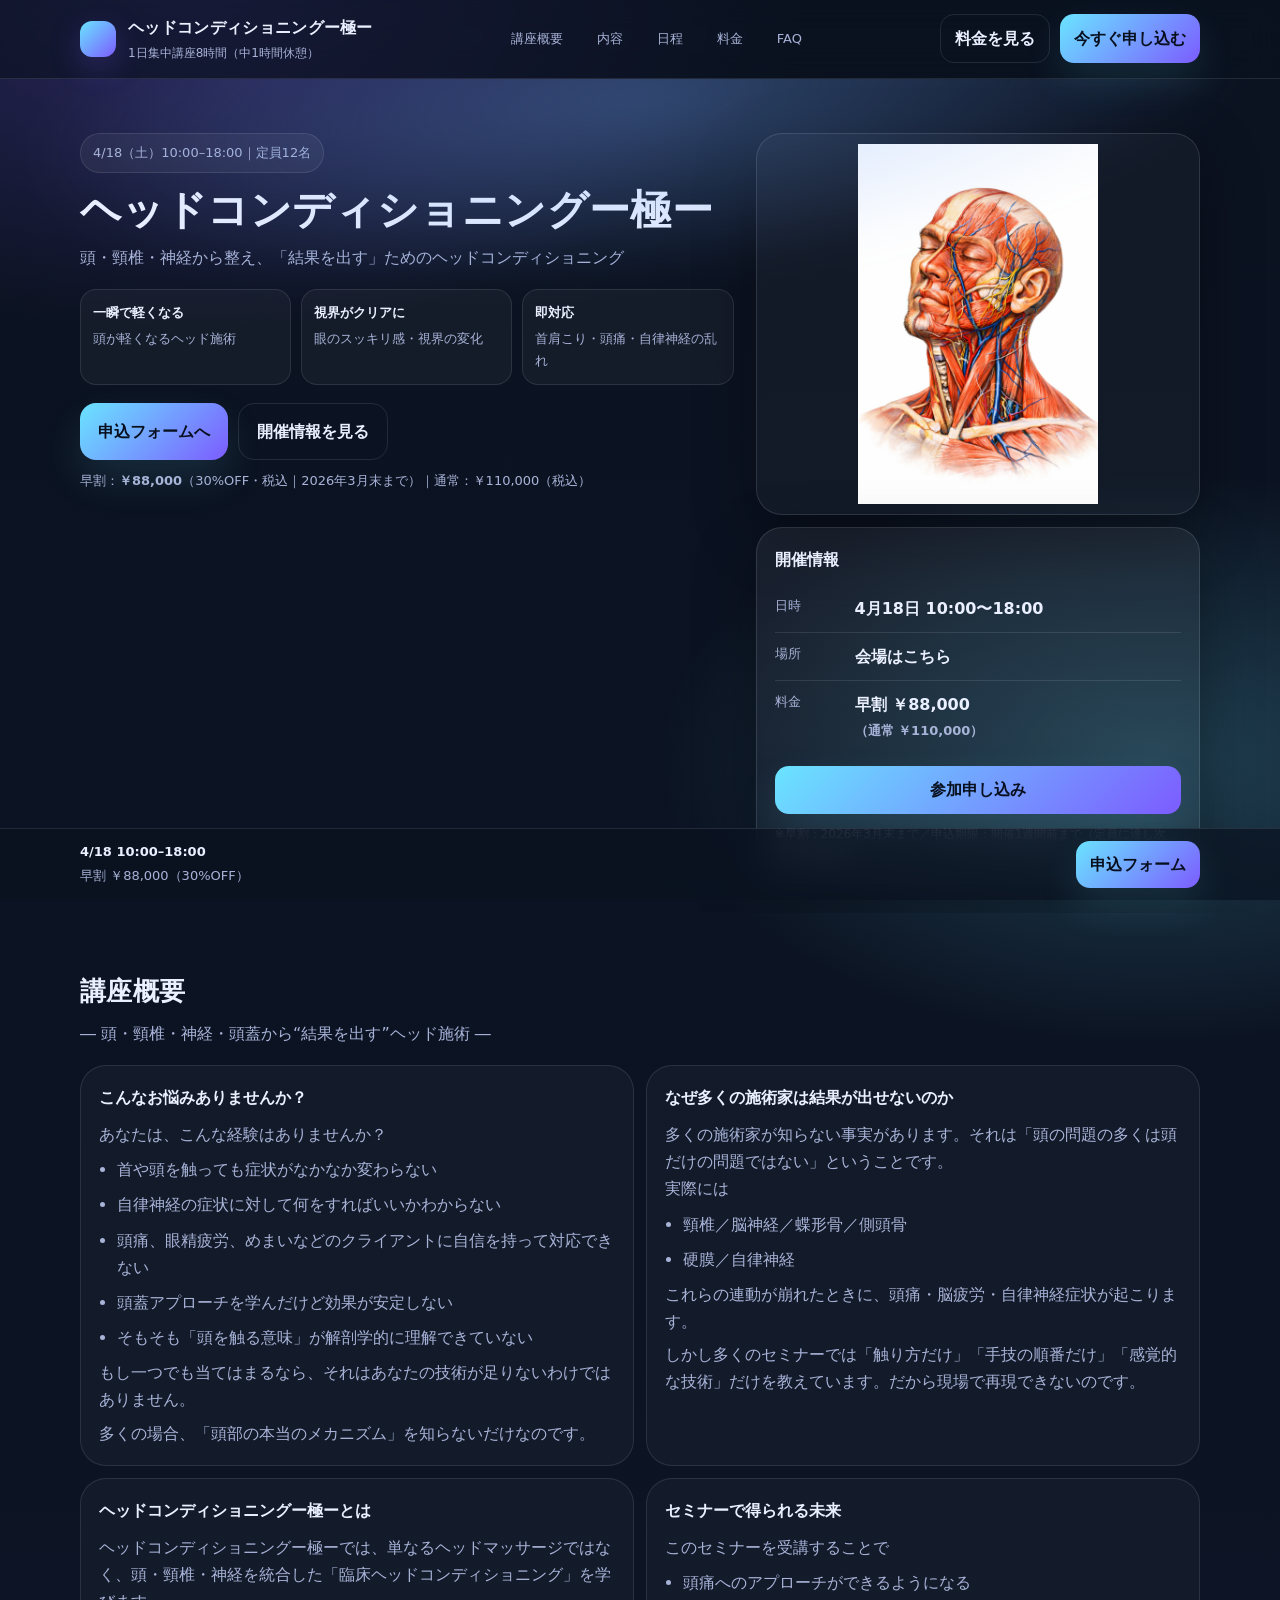
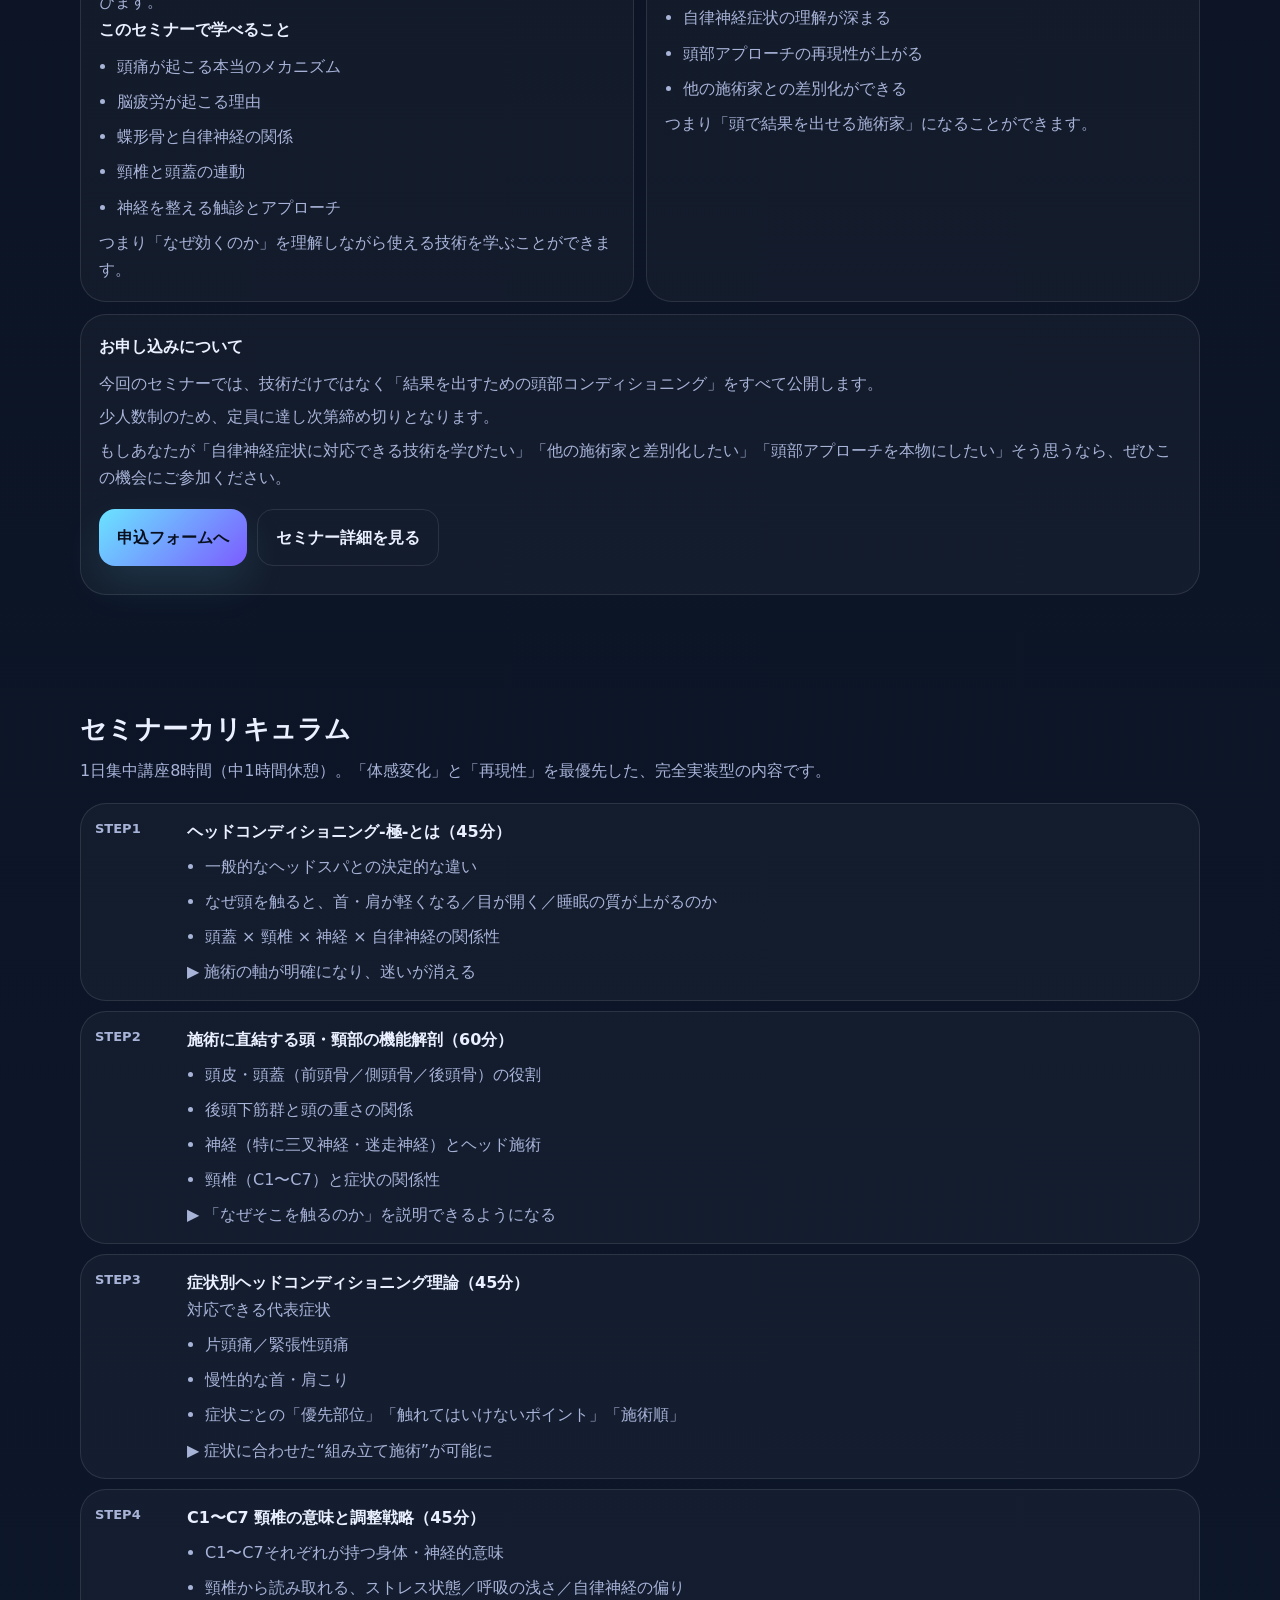
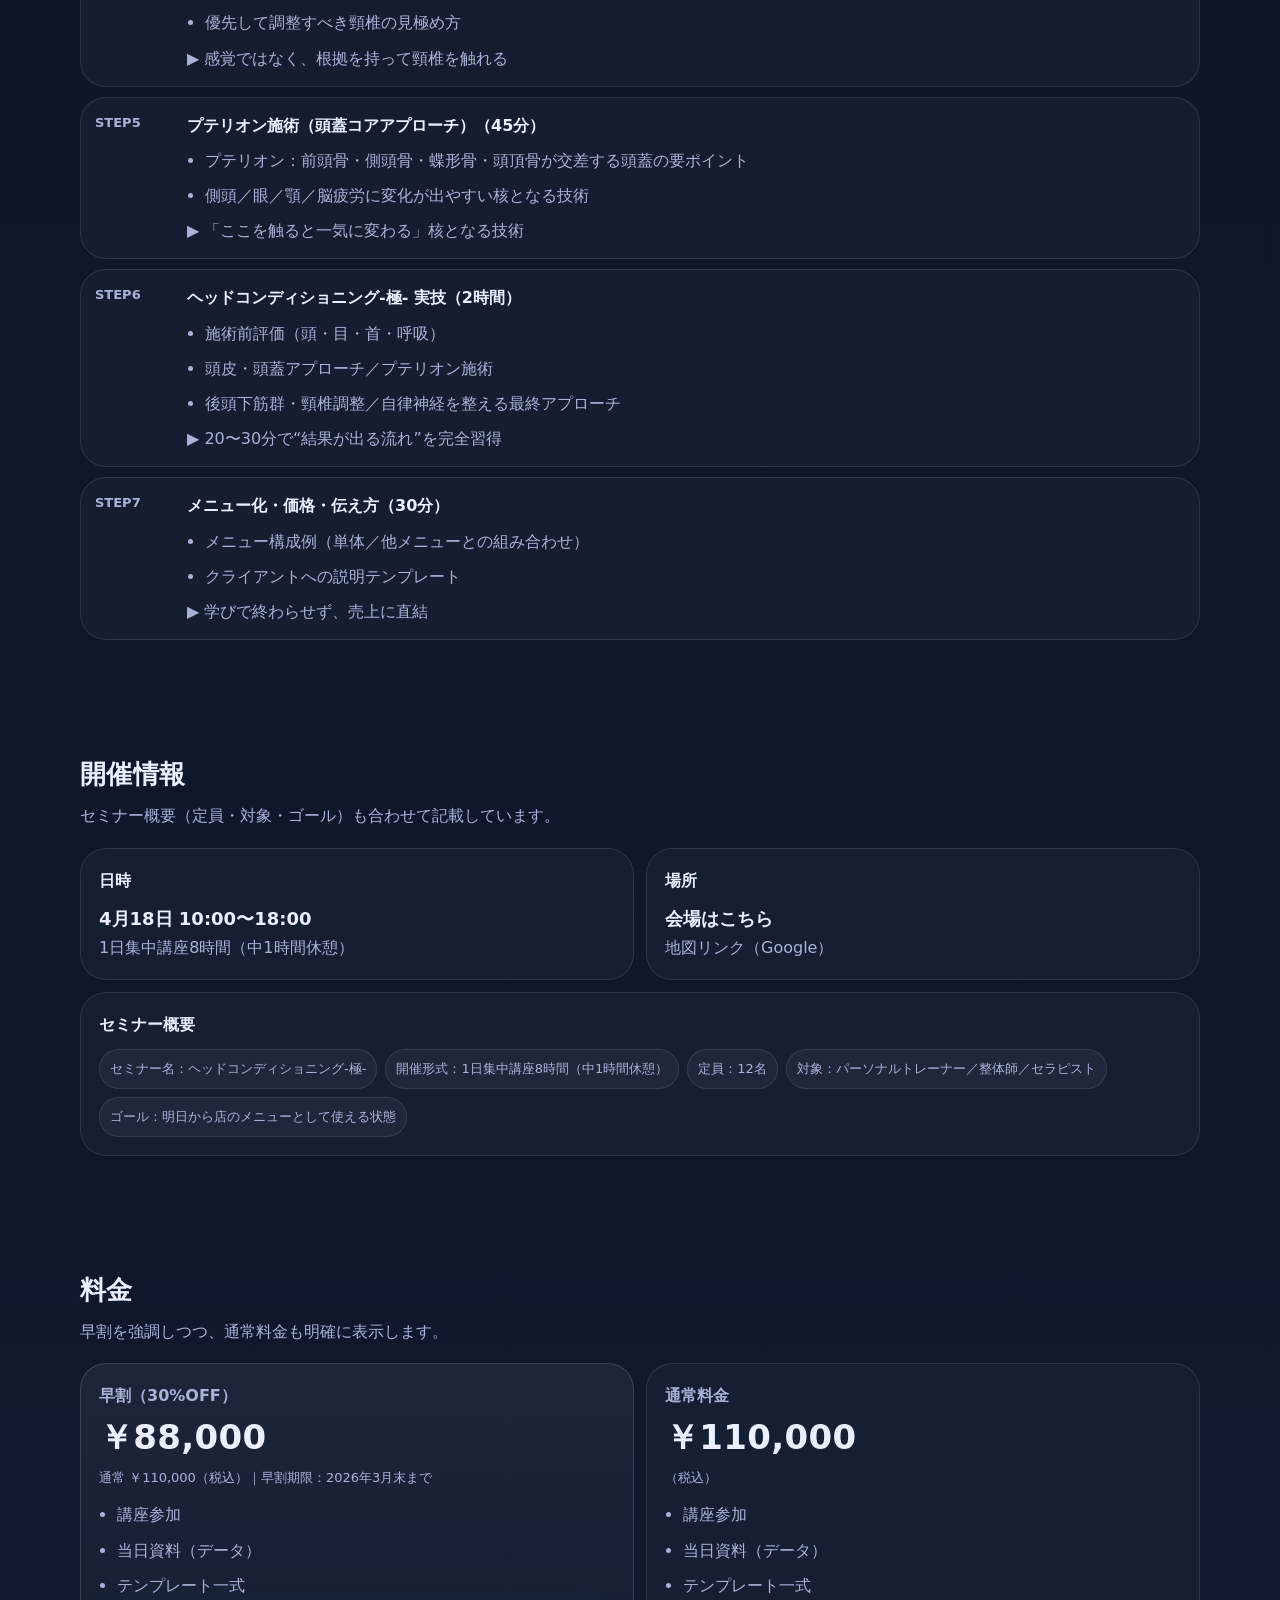
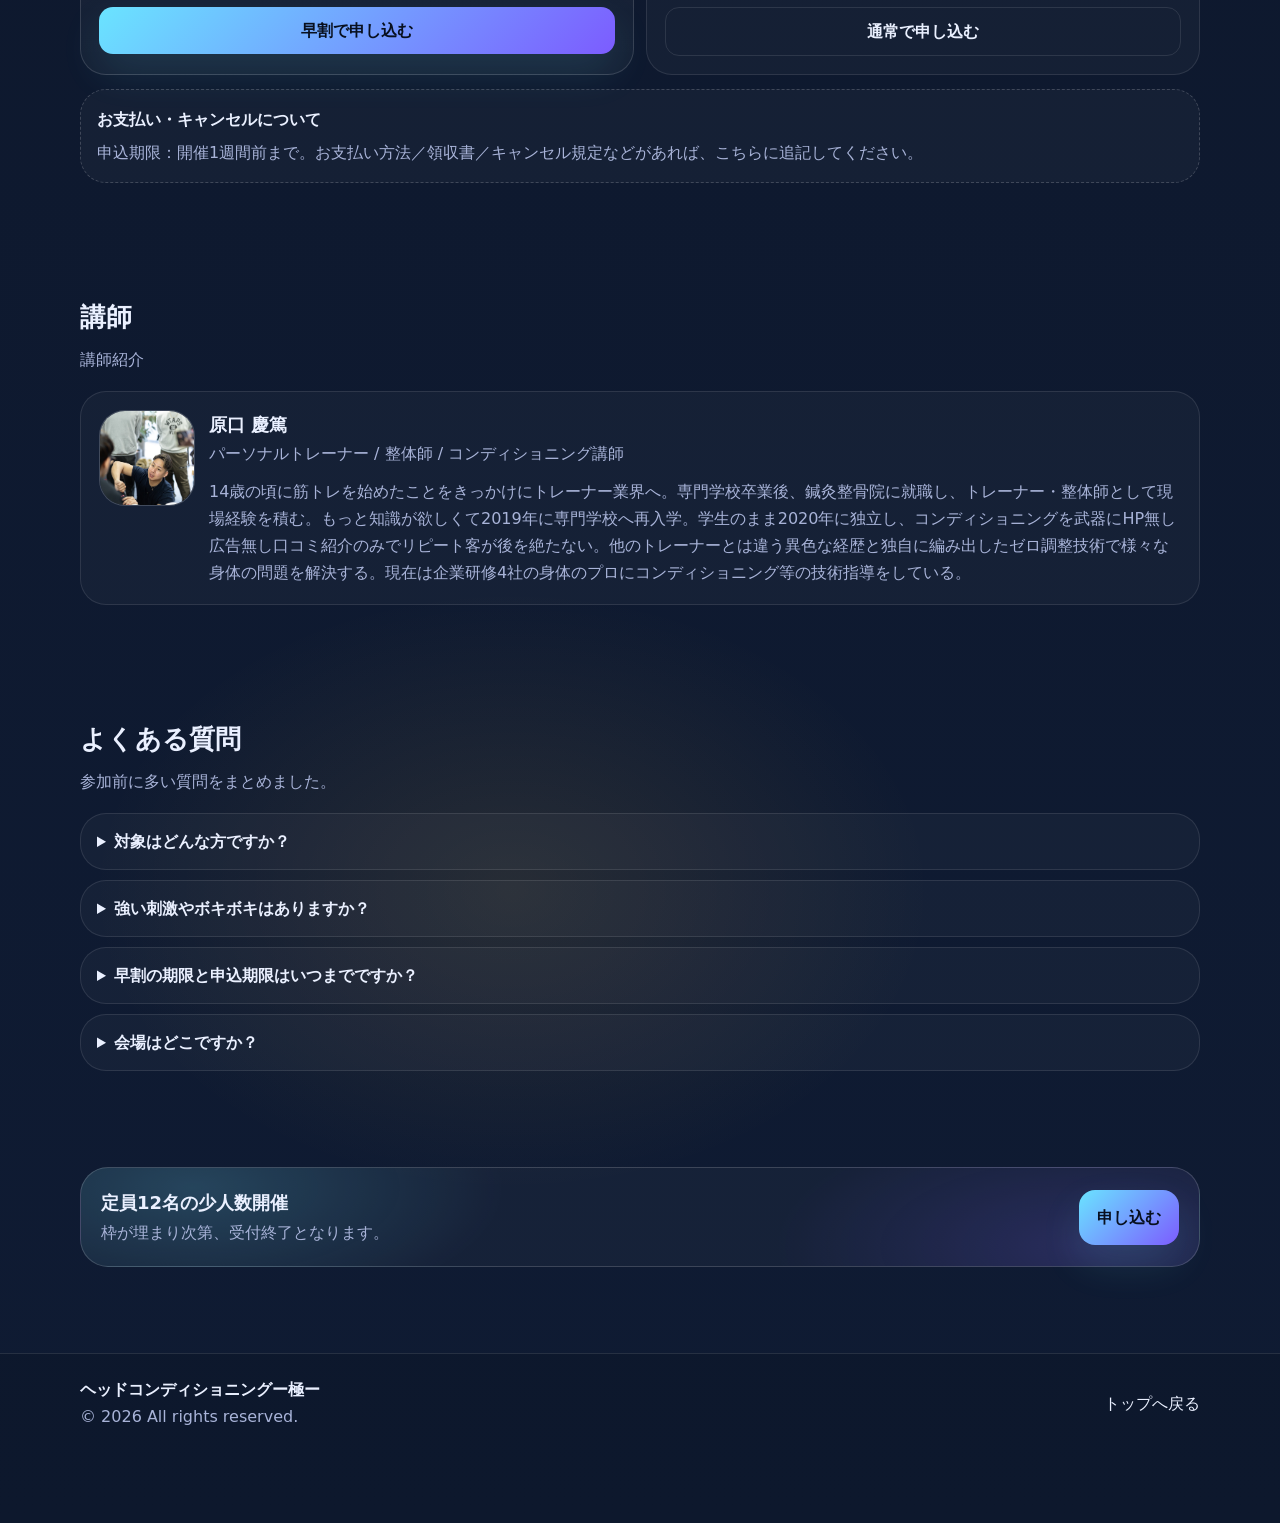
==== commit 95fc0de4: "Add hero image" ====
--- a/index.html
+++ b/index.html
@@ -69,28 +69,34 @@
           </div>
         </div>
 
-        <div class="hero-card" aria-label="開催情報サマリー">
-          <div class="card">
-            <div class="card-title">開催情報</div>
-            <dl class="kv">
-              <div class="kv-row">
-                <dt>日時</dt>
-                <dd>4月18日 10:00〜18:00</dd>
-              </div>
-              <div class="kv-row">
-                <dt>場所</dt>
-                <dd><a href="https://share.google/bUKfe7lSC5FQgB48R" target="_blank" rel="noopener noreferrer">会場はこちら</a></dd>
-              </div>
-              <div class="kv-row">
-                <dt>料金</dt>
-                <dd>
-                  <span class="price">早割 ￥88,000</span>
-                  <span class="price-sub">（通常 ￥110,000）</span>
-                </dd>
-              </div>
-            </dl>
-            <a class="btn btn-primary btn-block" href="https://forms.gle/gZYYmqRgoV2mNjo98" target="_blank" rel="noopener noreferrer">参加申し込み</a>
-            <div class="card-foot">※早割：2026年3月末まで／申込期限：開催1週間前まで（定員に達し次第、受付終了）</div>
+        <div class="hero-aside" aria-label="ビジュアルと開催情報">
+          <div class="hero-visual" aria-label="頭頸部イメージ">
+            <img class="hero-visual-img" src="./toukeibu.png" alt="頭頸部の解剖イメージ" loading="lazy" />
+          </div>
+
+          <div class="hero-card" aria-label="開催情報サマリー">
+            <div class="card">
+              <div class="card-title">開催情報</div>
+              <dl class="kv">
+                <div class="kv-row">
+                  <dt>日時</dt>
+                  <dd>4月18日 10:00〜18:00</dd>
+                </div>
+                <div class="kv-row">
+                  <dt>場所</dt>
+                  <dd><a href="https://share.google/bUKfe7lSC5FQgB48R" target="_blank" rel="noopener noreferrer">会場はこちら</a></dd>
+                </div>
+                <div class="kv-row">
+                  <dt>料金</dt>
+                  <dd>
+                    <span class="price">早割 ￥88,000</span>
+                    <span class="price-sub">（通常 ￥110,000）</span>
+                  </dd>
+                </div>
+              </dl>
+              <a class="btn btn-primary btn-block" href="https://forms.gle/gZYYmqRgoV2mNjo98" target="_blank" rel="noopener noreferrer">参加申し込み</a>
+              <div class="card-foot">※早割：2026年3月末まで／申込期限：開催1週間前まで（定員に達し次第、受付終了）</div>
+            </div>
           </div>
         </div>
       </div>
--- a/styles.css
+++ b/styles.css
@@ -121,6 +121,30 @@
   align-items: start;
 }
 
+.hero-aside{
+  display: grid;
+  gap: 12px;
+}
+
+.hero-visual{
+  border-radius: var(--radius2);
+  border: 1px solid rgba(255,255,255,.12);
+  background: rgba(255,255,255,.03);
+  box-shadow: var(--shadow);
+  overflow: hidden;
+  display: grid;
+  place-items: center;
+  padding: 10px;
+}
+
+.hero-visual-img{
+  width: 100%;
+  height: auto;
+  max-height: 360px;
+  object-fit: contain;
+  display: block;
+}
+
 .badge{
   display:inline-flex;
   align-items:center;
@@ -356,6 +380,7 @@
   .grid-3{ grid-template-columns: 1fr; }
   .grid-2{ grid-template-columns: 1fr; }
   .pricing{ grid-template-columns: 1fr; }
+  .hero-visual-img{ max-height: 320px; }
 }
 
 @media (max-width: 520px){
@@ -363,4 +388,6 @@
   .kv-row{ grid-template-columns: 62px 1fr; }
   .cta-inner{ flex-direction: column; align-items: stretch; }
   .footer-inner{ flex-direction: column; align-items: flex-start; }
-}
+  .hero-visual{ padding: 8px; }
+  .hero-visual-img{ max-height: 280px; }
+}
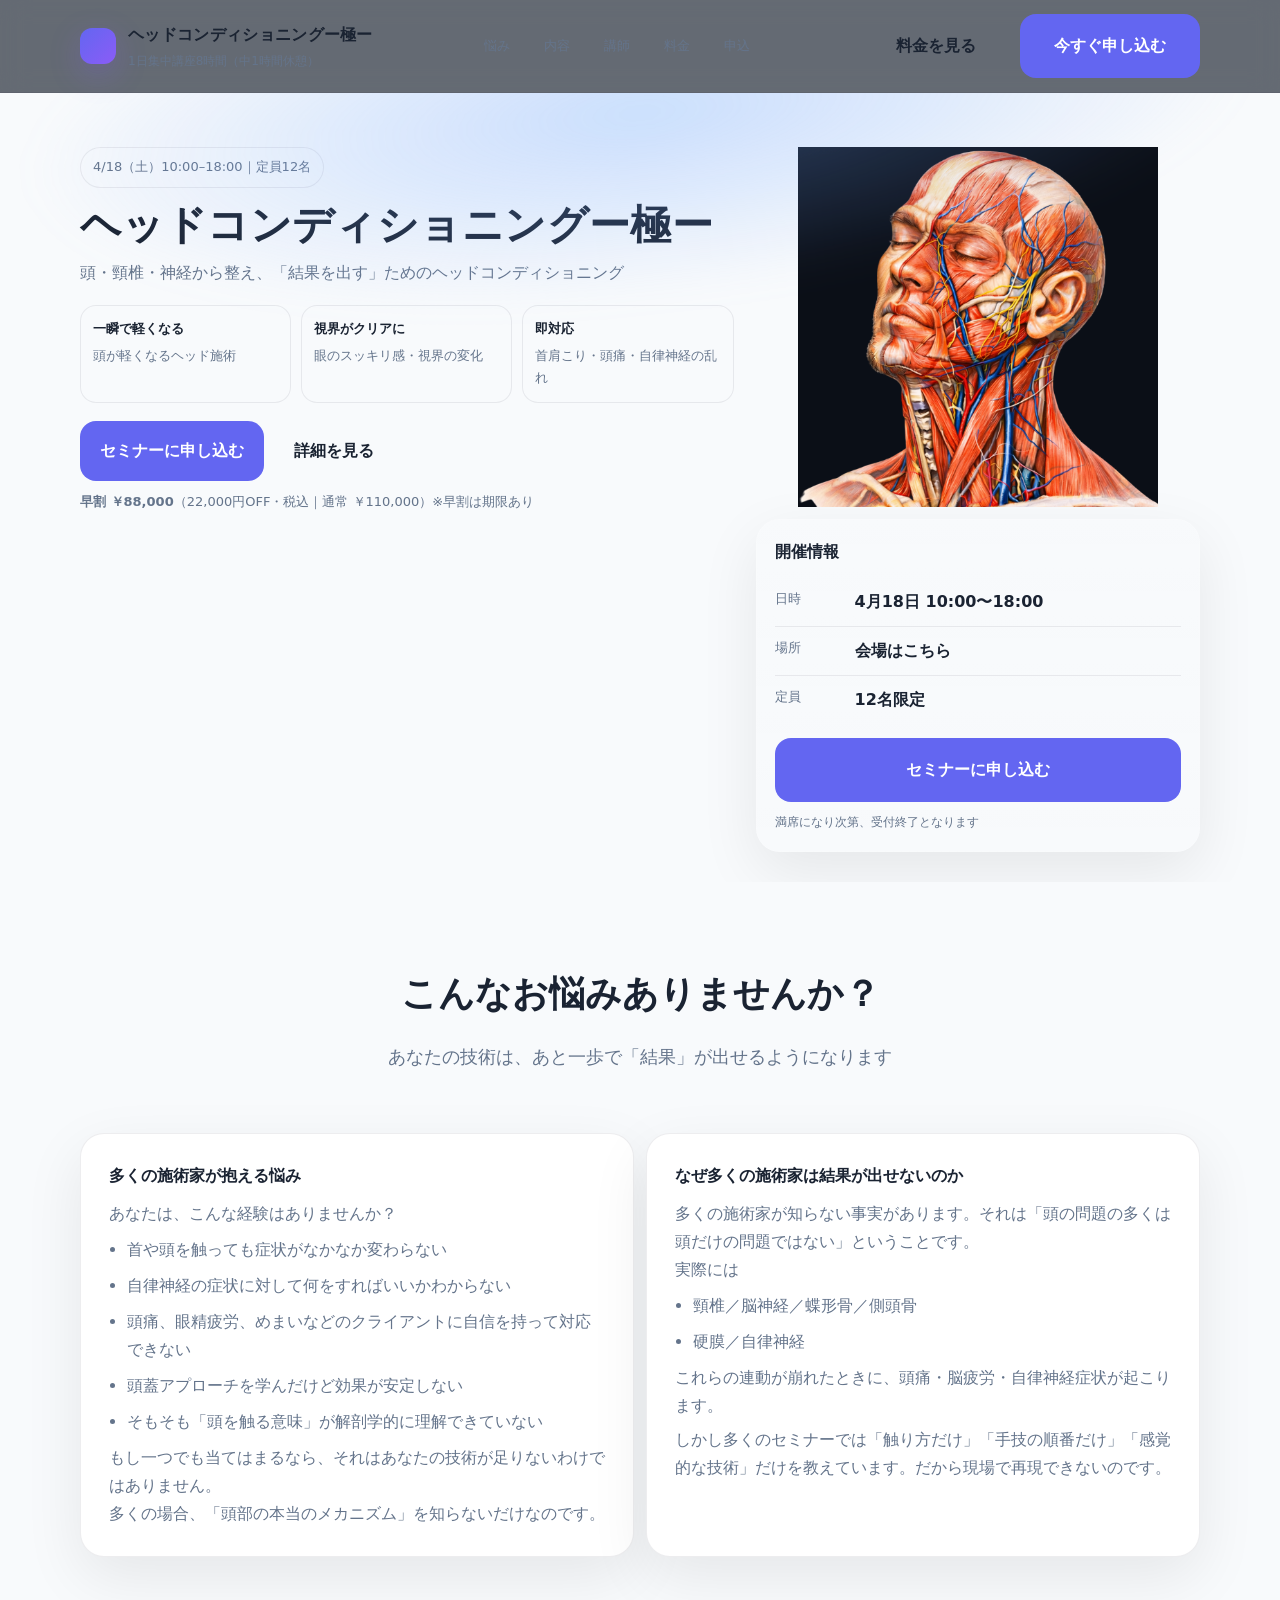
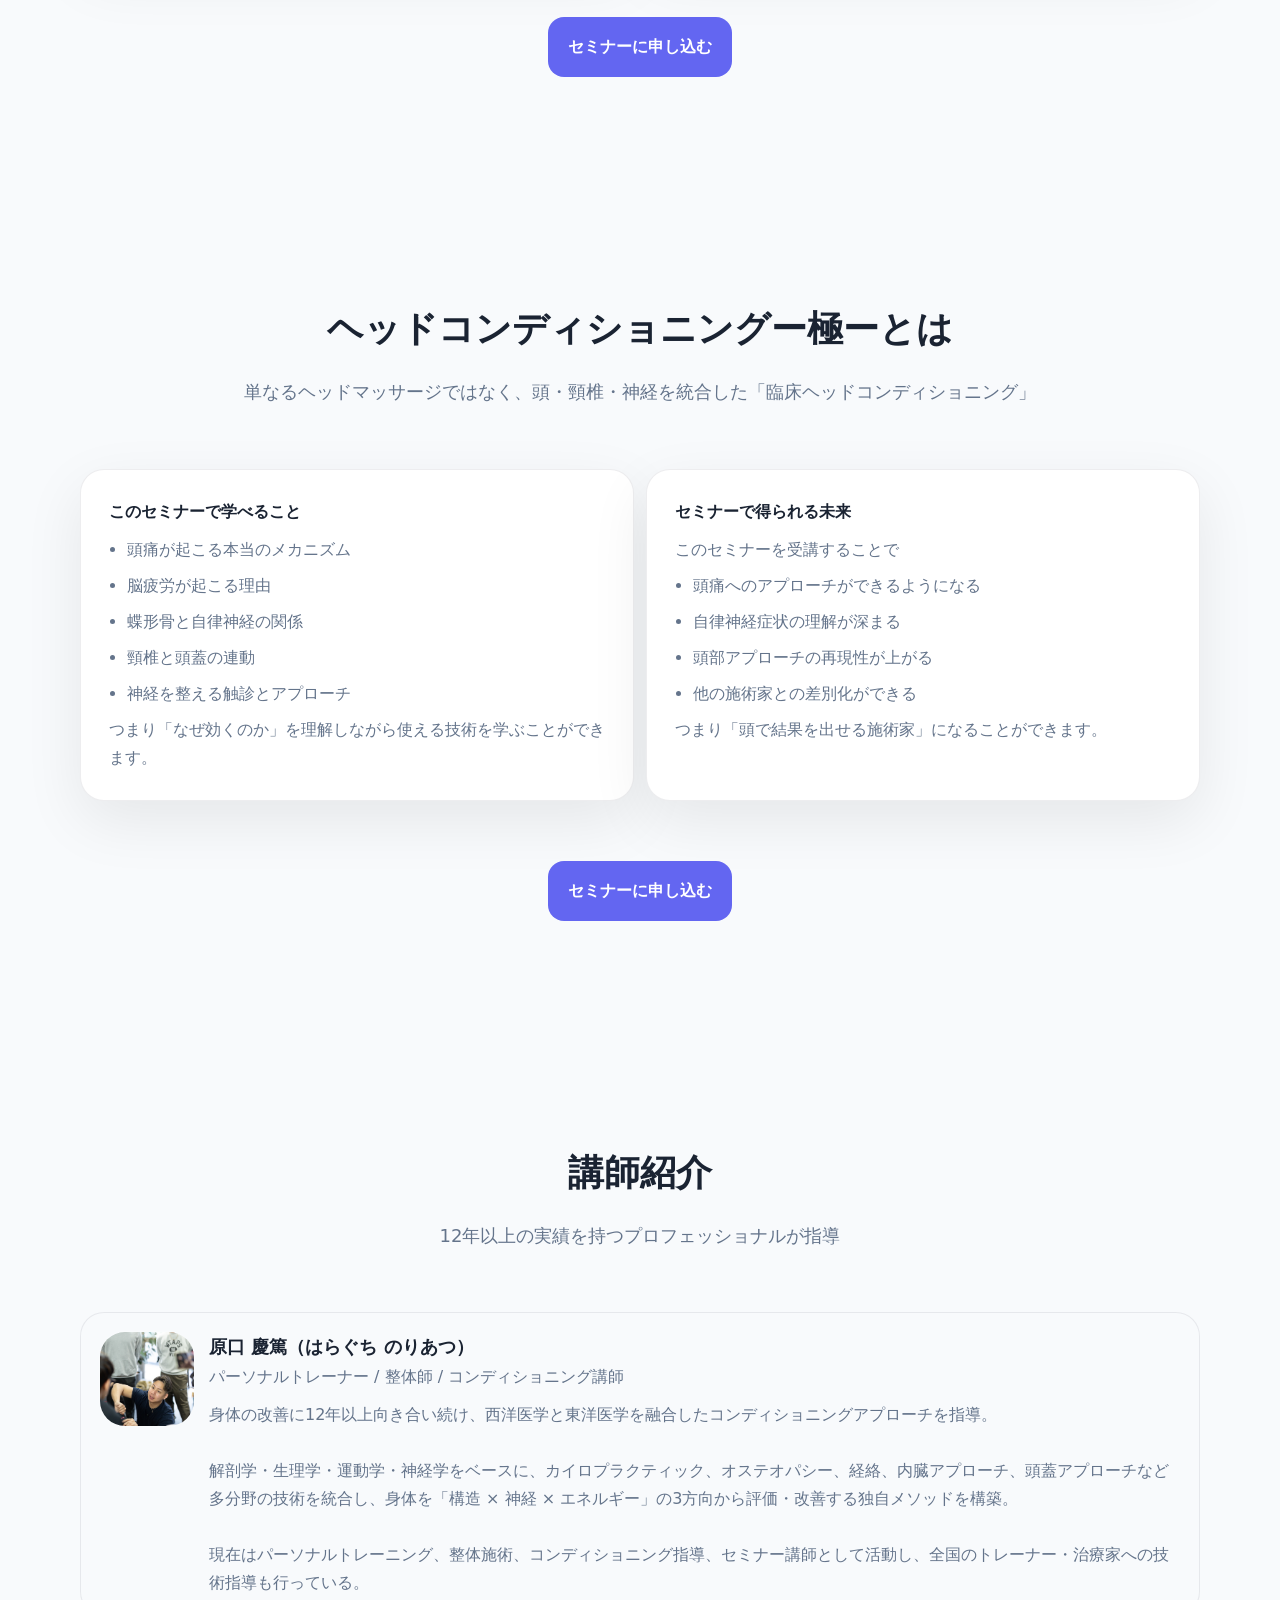
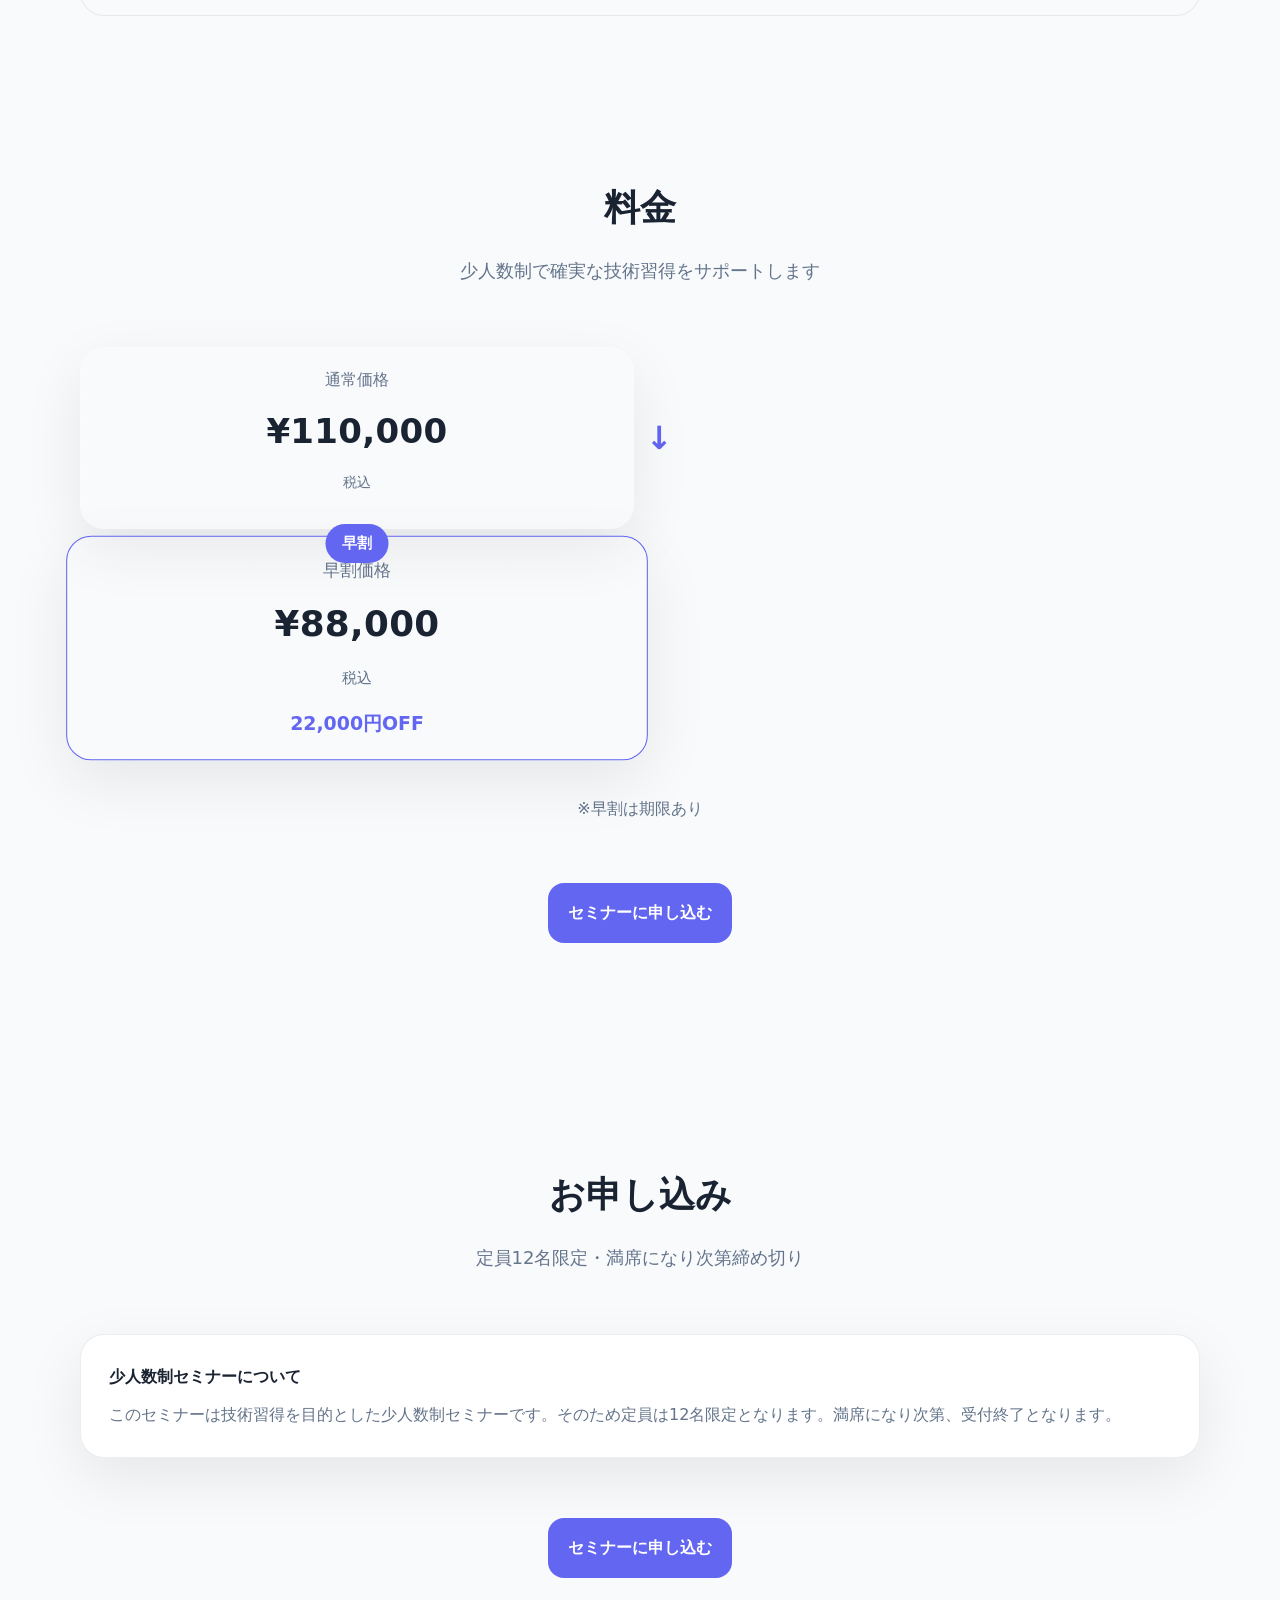
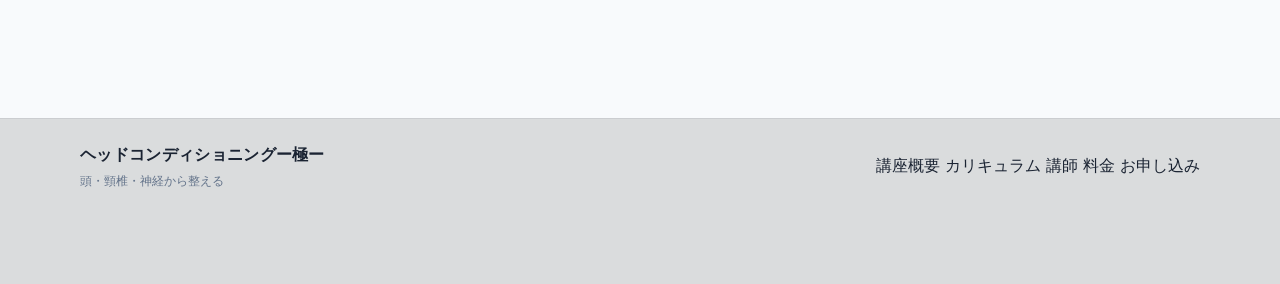
==== commit ffcab8d1: "Complete LP redesign for conversion optimization" ====
--- a/index.html
+++ b/index.html
@@ -3,9 +3,9 @@
 <head>
   <meta charset="utf-8" />
   <meta name="viewport" content="width=device-width, initial-scale=1" />
-  <meta name="theme-color" content="#0b1220" />
+  <meta name="theme-color" content="#0a1929" />
   <title>ヘッドコンディショニングー極ー｜4/18 10:00-18:00</title>
-  <meta name="description" content="頭・頸椎・神経から整え、「結果を出す」ためのヘッドコンディショニング。4月18日開催。早割 ￥88,000（30%OFF）。" />
+  <meta name="description" content="頭・頸椎・神経から整え、「結果を出す」ためのヘッドコンディショニング。4月18日開催。早割 ￥88,000（22,000円OFF・税込）。" />
   <link rel="stylesheet" href="./styles.css" />
 </head>
 <body>
@@ -22,11 +22,11 @@
       </div>
 
       <nav class="header-nav" aria-label="ページ内ナビゲーション">
-        <a href="#about">講座概要</a>
+        <a href="#about">悩み</a>
         <a href="#curriculum">内容</a>
-        <a href="#schedule">日程</a>
+        <a href="#instructor">講師</a>
         <a href="#price">料金</a>
-        <a href="#faq">FAQ</a>
+        <a href="#apply">申込</a>
       </nav>
 
       <div class="header-cta">
@@ -60,12 +60,12 @@
           </div>
 
           <div class="hero-cta">
-            <a class="btn btn-primary btn-lg" href="https://forms.gle/gZYYmqRgoV2mNjo98" target="_blank" rel="noopener noreferrer">申込フォームへ</a>
-            <a class="btn btn-ghost btn-lg" href="#schedule">開催情報を見る</a>
+            <a class="btn btn-primary btn-lg" href="https://forms.gle/gZYYmqRgoV2mNjo98" target="_blank" rel="noopener noreferrer">セミナーに申し込む</a>
+            <a class="btn btn-ghost btn-lg" href="#about">詳細を見る</a>
           </div>
 
           <div class="hero-note">
-            早割：<strong>￥88,000</strong>（30%OFF・税込｜2026年3月末まで）｜通常：￥110,000（税込）
+            <strong>早割 ￥88,000</strong>（22,000円OFF・税込｜通常 ￥110,000）※早割は期限あり
           </div>
         </div>
 
@@ -87,15 +87,12 @@
                   <dd><a href="https://share.google/bUKfe7lSC5FQgB48R" target="_blank" rel="noopener noreferrer">会場はこちら</a></dd>
                 </div>
                 <div class="kv-row">
-                  <dt>料金</dt>
-                  <dd>
-                    <span class="price">早割 ￥88,000</span>
-                    <span class="price-sub">（通常 ￥110,000）</span>
-                  </dd>
+                  <dt>定員</dt>
+                  <dd>12名限定</dd>
                 </div>
               </dl>
-              <a class="btn btn-primary btn-block" href="https://forms.gle/gZYYmqRgoV2mNjo98" target="_blank" rel="noopener noreferrer">参加申し込み</a>
-              <div class="card-foot">※早割：2026年3月末まで／申込期限：開催1週間前まで（定員に達し次第、受付終了）</div>
+              <a class="btn btn-primary btn-block" href="https://forms.gle/gZYYmqRgoV2mNjo98" target="_blank" rel="noopener noreferrer">セミナーに申し込む</a>
+              <div class="card-foot">満席になり次第、受付終了となります</div>
             </div>
           </div>
         </div>
@@ -107,13 +104,13 @@
     <section class="section" id="about">
       <div class="container">
         <div class="section-head">
-          <h2 class="section-title">講座概要</h2>
-          <p class="section-lead">― 頭・頸椎・神経・頭蓋から“結果を出す”ヘッド施術 ―</p>
+          <h2 class="section-title">こんなお悩みありませんか？</h2>
+          <p class="section-lead">あなたの技術は、あと一歩で「結果」が出せるようになります</p>
         </div>
 
         <div class="grid-2">
           <div class="panel">
-            <h3 class="panel-title">こんなお悩みありませんか？</h3>
+            <h3 class="panel-title">多くの施術家が抱える悩み</h3>
             <div class="muted">あなたは、こんな経験はありませんか？</div>
             <ul class="list">
               <li>首や頭を触っても症状がなかなか変わらない</li>
@@ -122,8 +119,7 @@
               <li>頭蓋アプローチを学んだけど効果が安定しない</li>
               <li>そもそも「頭を触る意味」が解剖学的に理解できていない</li>
             </ul>
-            <p class="timeline-text">もし一つでも当てはまるなら、それはあなたの技術が足りないわけではありません。</p>
-            <p class="timeline-text">多くの場合、「頭部の本当のメカニズム」を知らないだけなのです。</p>
+            <p class="timeline-text">もし一つでも当てはまるなら、それはあなたの技術が足りないわけではありません。<br>多くの場合、「頭部の本当のメカニズム」を知らないだけなのです。</p>
           </div>
 
           <div class="panel">
@@ -137,10 +133,23 @@
             <p class="timeline-text">これらの連動が崩れたときに、頭痛・脳疲労・自律神経症状が起こります。</p>
             <p class="timeline-text">しかし多くのセミナーでは「触り方だけ」「手技の順番だけ」「感覚的な技術」だけを教えています。だから現場で再現できないのです。</p>
           </div>
-
-          <div class="panel">
-            <h3 class="panel-title">ヘッドコンディショニングー極ーとは</h3>
-            <p class="timeline-text">ヘッドコンディショニングー極ーでは、単なるヘッドマッサージではなく、頭・頸椎・神経を統合した「臨床ヘッドコンディショニング」を学びます。</p>
+        </div>
+
+        <div class="cta-section">
+          <a class="btn btn-primary btn-lg" href="https://forms.gle/gZYYmqRgoV2mNjo98" target="_blank" rel="noopener noreferrer">セミナーに申し込む</a>
+        </div>
+      </div>
+    </section>
+
+    <section class="section" id="curriculum">
+      <div class="container">
+        <div class="section-head">
+          <h2 class="section-title">ヘッドコンディショニングー極ーとは</h2>
+          <p class="section-lead">単なるヘッドマッサージではなく、頭・頸椎・神経を統合した「臨床ヘッドコンディショニング」</p>
+        </div>
+
+        <div class="grid-2">
+          <div class="panel">
             <h3 class="panel-title">このセミナーで学べること</h3>
             <ul class="list">
               <li>頭痛が起こる本当のメカニズム</li>
@@ -165,188 +174,8 @@
           </div>
         </div>
 
-        <div class="panel mt">
-          <h3 class="panel-title">お申し込みについて</h3>
-          <p class="timeline-text">今回のセミナーでは、技術だけではなく「結果を出すための頭部コンディショニング」をすべて公開します。</p>
-          <p class="timeline-text">少人数制のため、定員に達し次第締め切りとなります。</p>
-          <p class="timeline-text">もしあなたが「自律神経症状に対応できる技術を学びたい」「他の施術家と差別化したい」「頭部アプローチを本物にしたい」そう思うなら、ぜひこの機会にご参加ください。</p>
-          <div class="hero-cta">
-            <a class="btn btn-primary btn-lg" href="https://forms.gle/gZYYmqRgoV2mNjo98" target="_blank" rel="noopener noreferrer">申込フォームへ</a>
-            <a class="btn btn-ghost btn-lg" href="#schedule">セミナー詳細を見る</a>
-          </div>
-        </div>
-      </div>
-    </section>
-
-    <section class="section" id="curriculum">
-      <div class="container">
-        <div class="section-head">
-          <h2 class="section-title">セミナーカリキュラム</h2>
-          <p class="section-lead">1日集中講座8時間（中1時間休憩）。「体感変化」と「再現性」を最優先した、完全実装型の内容です。</p>
-        </div>
-
-        <div class="timeline">
-          <div class="timeline-item">
-            <div class="timeline-time">STEP1</div>
-            <div class="timeline-body">
-              <div class="timeline-title">ヘッドコンディショニング-極-とは（45分）</div>
-              <ul class="list">
-                <li>一般的なヘッドスパとの決定的な違い</li>
-                <li>なぜ頭を触ると、首・肩が軽くなる／目が開く／睡眠の質が上がるのか</li>
-                <li>頭蓋 × 頸椎 × 神経 × 自律神経の関係性</li>
-              </ul>
-              <p class="timeline-text">▶︎ 施術の軸が明確になり、迷いが消える</p>
-            </div>
-          </div>
-          <div class="timeline-item">
-            <div class="timeline-time">STEP2</div>
-            <div class="timeline-body">
-              <div class="timeline-title">施術に直結する頭・頸部の機能解剖（60分）</div>
-              <ul class="list">
-                <li>頭皮・頭蓋（前頭骨／側頭骨／後頭骨）の役割</li>
-                <li>後頭下筋群と頭の重さの関係</li>
-                <li>神経（特に三叉神経・迷走神経）とヘッド施術</li>
-                <li>頸椎（C1〜C7）と症状の関係性</li>
-              </ul>
-              <p class="timeline-text">▶︎ 「なぜそこを触るのか」を説明できるようになる</p>
-            </div>
-          </div>
-          <div class="timeline-item">
-            <div class="timeline-time">STEP3</div>
-            <div class="timeline-body">
-              <div class="timeline-title">症状別ヘッドコンディショニング理論（45分）</div>
-              <div class="muted">対応できる代表症状</div>
-              <ul class="list">
-                <li>片頭痛／緊張性頭痛</li>
-                <li>慢性的な首・肩こり</li>
-                <li>症状ごとの「優先部位」「触れてはいけないポイント」「施術順」</li>
-              </ul>
-              <p class="timeline-text">▶︎ 症状に合わせた“組み立て施術”が可能に</p>
-            </div>
-          </div>
-          <div class="timeline-item">
-            <div class="timeline-time">STEP4</div>
-            <div class="timeline-body">
-              <div class="timeline-title">C1〜C7 頸椎の意味と調整戦略（45分）</div>
-              <ul class="list">
-                <li>C1〜C7それぞれが持つ身体・神経的意味</li>
-                <li>頸椎から読み取れる、ストレス状態／呼吸の浅さ／自律神経の偏り</li>
-                <li>優先して調整すべき頸椎の見極め方</li>
-              </ul>
-              <p class="timeline-text">▶︎ 感覚ではなく、根拠を持って頸椎を触れる</p>
-            </div>
-          </div>
-          <div class="timeline-item">
-            <div class="timeline-time">STEP5</div>
-            <div class="timeline-body">
-              <div class="timeline-title">プテリオン施術（頭蓋コアアプローチ）（45分）</div>
-              <ul class="list">
-                <li>プテリオン：前頭骨・側頭骨・蝶形骨・頭頂骨が交差する頭蓋の要ポイント</li>
-                <li>側頭／眼／顎／脳疲労に変化が出やすい核となる技術</li>
-              </ul>
-              <p class="timeline-text">▶︎ 「ここを触ると一気に変わる」核となる技術</p>
-            </div>
-          </div>
-          <div class="timeline-item">
-            <div class="timeline-time">STEP6</div>
-            <div class="timeline-body">
-              <div class="timeline-title">ヘッドコンディショニング-極- 実技（2時間）</div>
-              <ul class="list">
-                <li>施術前評価（頭・目・首・呼吸）</li>
-                <li>頭皮・頭蓋アプローチ／プテリオン施術</li>
-                <li>後頭下筋群・頸椎調整／自律神経を整える最終アプローチ</li>
-              </ul>
-              <p class="timeline-text">▶︎ 20〜30分で“結果が出る流れ”を完全習得</p>
-            </div>
-          </div>
-          <div class="timeline-item">
-            <div class="timeline-time">STEP7</div>
-            <div class="timeline-body">
-              <div class="timeline-title">メニュー化・価格・伝え方（30分）</div>
-              <ul class="list">
-                <li>メニュー構成例（単体／他メニューとの組み合わせ）</li>
-                <li>クライアントへの説明テンプレート</li>
-              </ul>
-              <p class="timeline-text">▶︎ 学びで終わらせず、売上に直結</p>
-            </div>
-          </div>
-        </div>
-      </div>
-    </section>
-
-    <section class="section" id="schedule">
-      <div class="container">
-        <div class="section-head">
-          <h2 class="section-title">開催情報</h2>
-          <p class="section-lead">セミナー概要（定員・対象・ゴール）も合わせて記載しています。</p>
-        </div>
-
-        <div class="grid-2">
-          <div class="panel">
-            <h3 class="panel-title">日時</h3>
-            <p class="big">4月18日 10:00〜18:00</p>
-            <div class="muted">1日集中講座8時間（中1時間休憩）</div>
-          </div>
-          <div class="panel">
-            <h3 class="panel-title">場所</h3>
-            <p class="big"><a href="https://share.google/bUKfe7lSC5FQgB48R" target="_blank" rel="noopener noreferrer">会場はこちら</a></p>
-            <div class="muted">地図リンク（Google）</div>
-          </div>
-        </div>
-
-        <div class="panel mt">
-          <h3 class="panel-title">セミナー概要</h3>
-          <div class="chips">
-            <span class="chip">セミナー名：ヘッドコンディショニング-極-</span>
-            <span class="chip">開催形式：1日集中講座8時間（中1時間休憩）</span>
-            <span class="chip">定員：12名</span>
-            <span class="chip">対象：パーソナルトレーナー／整体師／セラピスト</span>
-            <span class="chip">ゴール：明日から店のメニューとして使える状態</span>
-          </div>
-        </div>
-      </div>
-    </section>
-
-    <section class="section" id="price">
-      <div class="container">
-        <div class="section-head">
-          <h2 class="section-title">料金</h2>
-          <p class="section-lead">早割を強調しつつ、通常料金も明確に表示します。</p>
-        </div>
-
-        <div class="pricing">
-          <div class="price-card">
-            <div class="price-top">
-              <div class="price-name">早割（30%OFF）</div>
-              <div class="price-amount">￥88,000</div>
-              <div class="price-caption">通常 ￥110,000（税込）｜早割期限：2026年3月末まで</div>
-            </div>
-            <ul class="list">
-              <li>講座参加</li>
-              <li>当日資料（データ）</li>
-              <li>テンプレート一式</li>
-            </ul>
-            <a class="btn btn-primary btn-block" href="https://forms.gle/gZYYmqRgoV2mNjo98" target="_blank" rel="noopener noreferrer">早割で申し込む</a>
-          </div>
-
-          <div class="price-card alt">
-            <div class="price-top">
-              <div class="price-name">通常料金</div>
-              <div class="price-amount">￥110,000</div>
-              <div class="price-caption">（税込）</div>
-            </div>
-            <ul class="list">
-              <li>講座参加</li>
-              <li>当日資料（データ）</li>
-              <li>テンプレート一式</li>
-            </ul>
-            <a class="btn btn-ghost btn-block" href="https://forms.gle/gZYYmqRgoV2mNjo98" target="_blank" rel="noopener noreferrer">通常で申し込む</a>
-          </div>
-        </div>
-
-        <div class="notice">
-          <div class="notice-title">お支払い・キャンセルについて</div>
-          <div class="notice-text">申込期限：開催1週間前まで。お支払い方法／領収書／キャンセル規定などがあれば、こちらに追記してください。</div>
+        <div class="cta-section">
+          <a class="btn btn-primary btn-lg" href="https://forms.gle/gZYYmqRgoV2mNjo98" target="_blank" rel="noopener noreferrer">セミナーに申し込む</a>
         </div>
       </div>
     </section>
@@ -354,8 +183,8 @@
     <section class="section" id="instructor">
       <div class="container">
         <div class="section-head">
-          <h2 class="section-title">講師</h2>
-          <p class="section-lead">講師紹介</p>
+          <h2 class="section-title">講師紹介</h2>
+          <p class="section-lead">12年以上の実績を持つプロフェッショナルが指導</p>
         </div>
 
         <div class="instructor">
@@ -363,79 +192,91 @@
             <img class="avatar-img" src="./norio.jpg" alt="講師写真：原口 慶篤" loading="lazy" />
           </div>
           <div>
-            <div class="instructor-name">原口 慶篤</div>
+            <div class="instructor-name">原口 慶篤（はらぐち のりあつ）</div>
             <div class="muted">パーソナルトレーナー / 整体師 / コンディショニング講師</div>
             <p class="instructor-bio">
-              14歳の頃に筋トレを始めたことをきっかけにトレーナー業界へ。専門学校卒業後、鍼灸整骨院に就職し、トレーナー・整体師として現場経験を積む。もっと知識が欲しくて2019年に専門学校へ再入学。学生のまま2020年に独立し、コンディショニングを武器にHP無し広告無し口コミ紹介のみでリピート客が後を絶たない。他のトレーナーとは違う異色な経歴と独自に編み出したゼロ調整技術で様々な身体の問題を解決する。現在は企業研修4社の身体のプロにコンディショニング等の技術指導をしている。
+              身体の改善に12年以上向き合い続け、西洋医学と東洋医学を融合したコンディショニングアプローチを指導。<br><br>
+              解剖学・生理学・運動学・神経学をベースに、カイロプラクティック、オステオパシー、経絡、内臓アプローチ、頭蓋アプローチなど多分野の技術を統合し、身体を「構造 × 神経 × エネルギー」の3方向から評価・改善する独自メソッドを構築。<br><br>
+              現在はパーソナルトレーニング、整体施術、コンディショニング指導、セミナー講師として活動し、全国のトレーナー・治療家への技術指導も行っている。
             </p>
           </div>
         </div>
       </div>
     </section>
 
-    <section class="section" id="faq">
-      <div class="container">
-        <div class="section-head">
-          <h2 class="section-title">よくある質問</h2>
-          <p class="section-lead">参加前に多い質問をまとめました。</p>
-        </div>
-
-        <div class="faq">
-          <details class="faq-item">
-            <summary>対象はどんな方ですか？</summary>
-            <div class="faq-body">パーソナルトレーナー／整体師／セラピストの方が対象です。</div>
-          </details>
-          <details class="faq-item">
-            <summary>強い刺激やボキボキはありますか？</summary>
-            <div class="faq-body">ありません。ボキボキなし／強刺激なしで、再現性を重視した内容です。</div>
-          </details>
-          <details class="faq-item">
-            <summary>早割の期限と申込期限はいつまでですか？</summary>
-            <div class="faq-body">早割は2026年3月末まで。申込期限は開催1週間前までです（定員に達し次第、受付終了）。</div>
-          </details>
-          <details class="faq-item">
-            <summary>会場はどこですか？</summary>
-            <div class="faq-body"><a href="https://share.google/bUKfe7lSC5FQgB48R" target="_blank" rel="noopener noreferrer">こちらの地図リンク</a>をご確認ください。</div>
-          </details>
-        </div>
-      </div>
-    </section>
-
-    <section class="cta">
-      <div class="container cta-inner">
-        <div>
-          <div class="cta-title">定員12名の少人数開催</div>
-          <div class="cta-text">枠が埋まり次第、受付終了となります。</div>
-        </div>
-        <a class="btn btn-primary btn-lg" href="https://forms.gle/gZYYmqRgoV2mNjo98" target="_blank" rel="noopener noreferrer">申し込む</a>
-      </div>
-    </section>
+    <section class="section" id="price">
+      <div class="container">
+        <div class="section-head">
+          <h2 class="section-title">料金</h2>
+          <p class="section-lead">少人数制で確実な技術習得をサポートします</p>
+        </div>
+
+        <div class="pricing">
+          <div class="price-card">
+            <div class="price-header">
+              <div class="price-label">通常価格</div>
+              <div class="price-amount">¥110,000</div>
+              <div class="price-note">税込</div>
+            </div>
+          </div>
+          
+          <div class="price-arrow">↓</div>
+          
+          <div class="price-card featured">
+            <div class="price-badge">早割</div>
+            <div class="price-header">
+              <div class="price-label">早割価格</div>
+              <div class="price-amount">¥88,000</div>
+              <div class="price-note">税込</div>
+            </div>
+            <div class="price-saving">22,000円OFF</div>
+          </div>
+        </div>
+
+        <div class="price-note-section">
+          <p>※早割は期限あり</p>
+        </div>
+
+        <div class="cta-section">
+          <a class="btn btn-primary btn-lg" href="https://forms.gle/gZYYmqRgoV2mNjo98" target="_blank" rel="noopener noreferrer">セミナーに申し込む</a>
+        </div>
+      </div>
+    </section>
+
+    <section class="section" id="apply">
+      <div class="container">
+        <div class="section-head">
+          <h2 class="section-title">お申し込み</h2>
+          <p class="section-lead">定員12名限定・満席になり次第締め切り</p>
+        </div>
+
+        <div class="panel">
+          <h3 class="panel-title">少人数制セミナーについて</h3>
+          <p class="timeline-text">このセミナーは技術習得を目的とした少人数制セミナーです。そのため定員は12名限定となります。満席になり次第、受付終了となります。</p>
+        </div>
+
+        <div class="cta-section">
+          <a class="btn btn-primary btn-lg" href="https://forms.gle/gZYYmqRgoV2mNjo98" target="_blank" rel="noopener noreferrer">セミナーに申し込む</a>
+        </div>
+      </div>
+    </section>
+
   </main>
 
   <footer class="site-footer">
     <div class="container footer-inner">
-      <div class="footer-left">
-        <div class="footer-title">ヘッドコンディショニングー極ー</div>
-        <div class="muted">© <span id="y"></span> All rights reserved.</div>
-      </div>
-      <div class="footer-right">
-        <a href="#main">トップへ戻る</a>
+      <div class="footer-brand">
+        <div class="brand-title">ヘッドコンディショニングー極ー</div>
+        <div class="brand-sub">頭・頸椎・神経から整える</div>
+      </div>
+      <div class="footer-links">
+        <a href="#about">講座概要</a>
+        <a href="#curriculum">カリキュラム</a>
+        <a href="#instructor">講師</a>
+        <a href="#price">料金</a>
+        <a href="#apply">お申し込み</a>
       </div>
     </div>
   </footer>
-
-  <div class="sticky-cta" role="region" aria-label="申し込み導線">
-    <div class="sticky-inner container">
-      <div class="sticky-meta">
-        <div class="sticky-date">4/18 10:00–18:00</div>
-        <div class="sticky-price">早割 ￥88,000（30%OFF）</div>
-      </div>
-      <a class="btn btn-primary" href="https://forms.gle/gZYYmqRgoV2mNjo98" target="_blank" rel="noopener noreferrer">申込フォーム</a>
-    </div>
-  </div>
-
-  <script>
-    document.getElementById('y').textContent = new Date().getFullYear();
-  </script>
 </body>
 </html>
--- a/styles.css
+++ b/styles.css
@@ -1,16 +1,16 @@
 :root{
-  --bg: #0b1220;
-  --bg2:#0f1b33;
-  --card:#0e1730;
-  --text:#eaf0ff;
-  --muted:#a8b3d8;
-  --line: rgba(255,255,255,.10);
-  --shadow: 0 20px 60px rgba(0,0,0,.35);
-  --primary:#6ae4ff;
-  --primary2:#7c5cff;
-  --accent:#ffcf5a;
-  --radius: 18px;
-  --radius2: 26px;
+  --bg: #0a1929;
+  --bg2:#0f2338;
+  --card:#ffffff;
+  --text:#1a2332;
+  --muted:#64748b;
+  --line: rgba(26,35,50,.08);
+  --shadow: 0 20px 60px rgba(0,0,0,.08);
+  --primary:#6366f1;
+  --primary2:#8b5cf6;
+  --accent:#ec4899;
+  --radius: 16px;
+  --radius2: 24px;
   --container: 1120px;
 }
 
@@ -20,19 +20,16 @@
   margin:0;
   font-family: ui-sans-serif, system-ui, -apple-system, "Segoe UI", Roboto, "Hiragino Kaku Gothic ProN", "Noto Sans JP", "Yu Gothic", "Meiryo", sans-serif;
   color:var(--text);
-  background:
-    radial-gradient(1100px 600px at 15% 0%, rgba(124,92,255,.28), transparent 55%),
-    radial-gradient(900px 520px at 90% 12%, rgba(106,228,255,.22), transparent 55%),
-    radial-gradient(700px 500px at 40% 90%, rgba(255,207,90,.10), transparent 60%),
-    linear-gradient(180deg, var(--bg), var(--bg2));
-  line-height: 1.7;
+  background: #f8fafc;
+  line-height: 1.75;
+  font-size: 16px;
 }
 
 a{ color: inherit; text-decoration: none; }
 a:hover{ opacity:.92; }
 
 .container{
-  width: min(var(--container), calc(100% - 40px));
+  width: min(var(--container), calc(100% - 60px));
   margin: 0 auto;
 }
 
@@ -89,22 +86,27 @@
   display:inline-flex;
   align-items:center;
   justify-content:center;
-  gap:10px;
-  padding: 10px 14px;
-  border-radius: 14px;
-  border: 1px solid var(--line);
+  padding: 16px 32px;
+  border-radius: var(--radius);
+  font-weight: 700;
+  font-size: 16px;
+  transition: all .24s;
+  cursor: pointer;
+  border: 2px solid transparent;
   background: rgba(255,255,255,.04);
   color: var(--text);
   font-weight: 650;
 }
 .btn:hover{ background: rgba(255,255,255,.07); }
 .btn-primary{
-  border: 0;
-  background: linear-gradient(135deg, var(--primary), var(--primary2));
-  color:#08101f;
-  box-shadow: 0 18px 40px rgba(106,228,255,.12);
-}
-.btn-primary:hover{ filter: brightness(1.02); }
+  background: var(--primary);
+  color: #fff;
+}
+.btn-primary:hover{
+  background: var(--primary2);
+  transform: translateY(-2px);
+  box-shadow: 0 8px 24px rgba(99,102,241,.3);
+}
 .btn-ghost{ background: transparent; }
 .btn-lg{ padding: 14px 18px; border-radius: 16px; }
 .btn-block{ width:100%; }
@@ -127,14 +129,9 @@
 }
 
 .hero-visual{
-  border-radius: var(--radius2);
-  border: 1px solid rgba(255,255,255,.12);
-  background: rgba(255,255,255,.03);
-  box-shadow: var(--shadow);
-  overflow: hidden;
   display: grid;
   place-items: center;
-  padding: 10px;
+  padding: 0;
 }
 
 .hero-visual-img{
@@ -211,19 +208,120 @@
   pointer-events:none;
 }
 
-.section{ padding: 56px 0; }
-.section-head{ margin-bottom: 18px; }
-.section-title{ font-size: 26px; margin: 0 0 6px; letter-spacing:.01em; }
-.section-lead{ margin:0; color: var(--muted); }
+.section{
+  padding: 80px 0;
+}
+.section-head{
+  text-align: center;
+  margin-bottom: 60px;
+}
+.section-title{
+  font-size: 36px;
+  font-weight: 800;
+  margin: 0 0 16px;
+  color: var(--text);
+}
+.section-lead{
+  font-size: 18px;
+  color: var(--muted);
+  margin: 0;
+  line-height: 1.8;
+}
 
 .grid-3{ display:grid; grid-template-columns: repeat(3, 1fr); gap: 12px; }
 .grid-2{ display:grid; grid-template-columns: repeat(2, 1fr); gap: 12px; }
 
+.cta-section{
+  text-align: center;
+  margin: 60px 0;
+}
+
+.pricing{
+  display: flex;
+  align-items: center;
+  justify-content: center;
+  gap: 20px;
+  margin: 40px 0;
+  flex-wrap: wrap;
+}
+
+.price-card{
+  background: var(--card);
+  border-radius: var(--radius2);
+  border: 1px solid var(--line);
+  padding: 32px 24px;
+  text-align: center;
+  box-shadow: var(--shadow);
+  flex: 1;
+  min-width: 200px;
+  position: relative;
+}
+
+.price-card.featured{
+  border-color: var(--primary);
+  transform: scale(1.05);
+}
+
+.price-badge{
+  position: absolute;
+  top: -12px;
+  left: 50%;
+  transform: translateX(-50%);
+  background: var(--primary);
+  color: white;
+  padding: 6px 16px;
+  border-radius: 20px;
+  font-size: 14px;
+  font-weight: 700;
+}
+
+.price-header{
+  margin-bottom: 16px;
+}
+
+.price-label{
+  font-size: 16px;
+  color: var(--muted);
+  margin-bottom: 8px;
+}
+
+.price-amount{
+  font-size: 36px;
+  font-weight: 800;
+  color: var(--text);
+  margin-bottom: 8px;
+}
+
+.price-note{
+  font-size: 14px;
+  color: var(--muted);
+}
+
+.price-saving{
+  font-size: 18px;
+  font-weight: 700;
+  color: var(--primary);
+  margin-top: 12px;
+}
+
+.price-arrow{
+  font-size: 32px;
+  font-weight: 700;
+  color: var(--primary);
+}
+
+.price-note-section{
+  text-align: center;
+  margin: 20px 0;
+  color: var(--muted);
+}
+
 .panel{
-  padding: 18px;
-  border-radius: var(--radius2);
-  border: 1px solid var(--line);
-  background: rgba(255,255,255,.03);
+  padding: 28px;
+  border-radius: var(--radius2);
+  border: 1px solid var(--line);
+  background: var(--card);
+  box-shadow: var(--shadow);
 }
 .panel-title{ margin: 0 0 10px; font-size: 16px; }
 
@@ -379,8 +477,9 @@
   .hero-highlights{ grid-template-columns: 1fr; }
   .grid-3{ grid-template-columns: 1fr; }
   .grid-2{ grid-template-columns: 1fr; }
-  .pricing{ grid-template-columns: 1fr; }
-  .hero-visual-img{ max-height: 320px; }
+  .pricing{ flex-direction: column; }
+  .price-card.featured{ transform: none; }
+  .section{ padding: 60px 0; }
 }
 
 @media (max-width: 520px){
@@ -388,6 +487,12 @@
   .kv-row{ grid-template-columns: 62px 1fr; }
   .cta-inner{ flex-direction: column; align-items: stretch; }
   .footer-inner{ flex-direction: column; align-items: flex-start; }
+  .section{ padding: 40px 0; }
+  .section-title{ font-size: 28px; }
+  .section-lead{ font-size: 16px; }
+  .panel{ padding: 20px; }
+  .price-amount{ font-size: 28px; }
+  .btn{ padding: 14px 24px; font-size: 15px; }
   .hero-visual{ padding: 8px; }
   .hero-visual-img{ max-height: 280px; }
 }
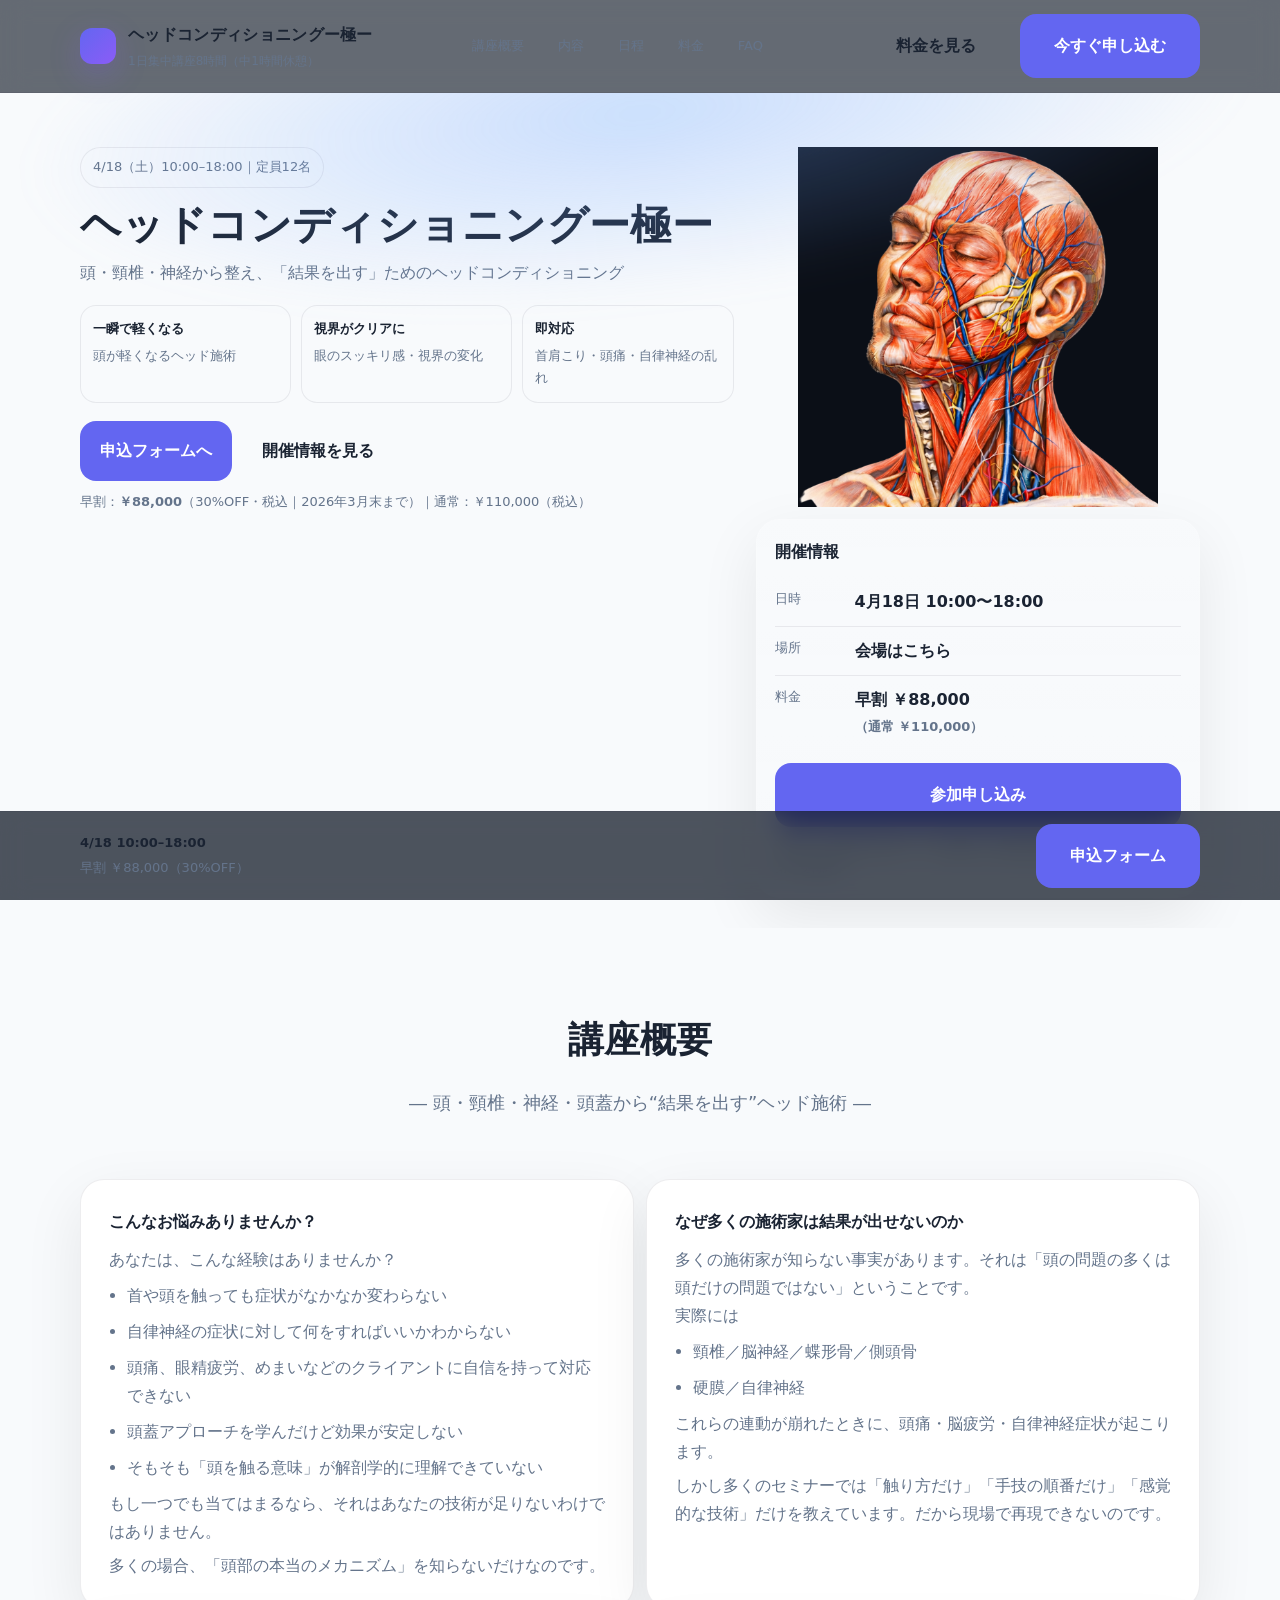
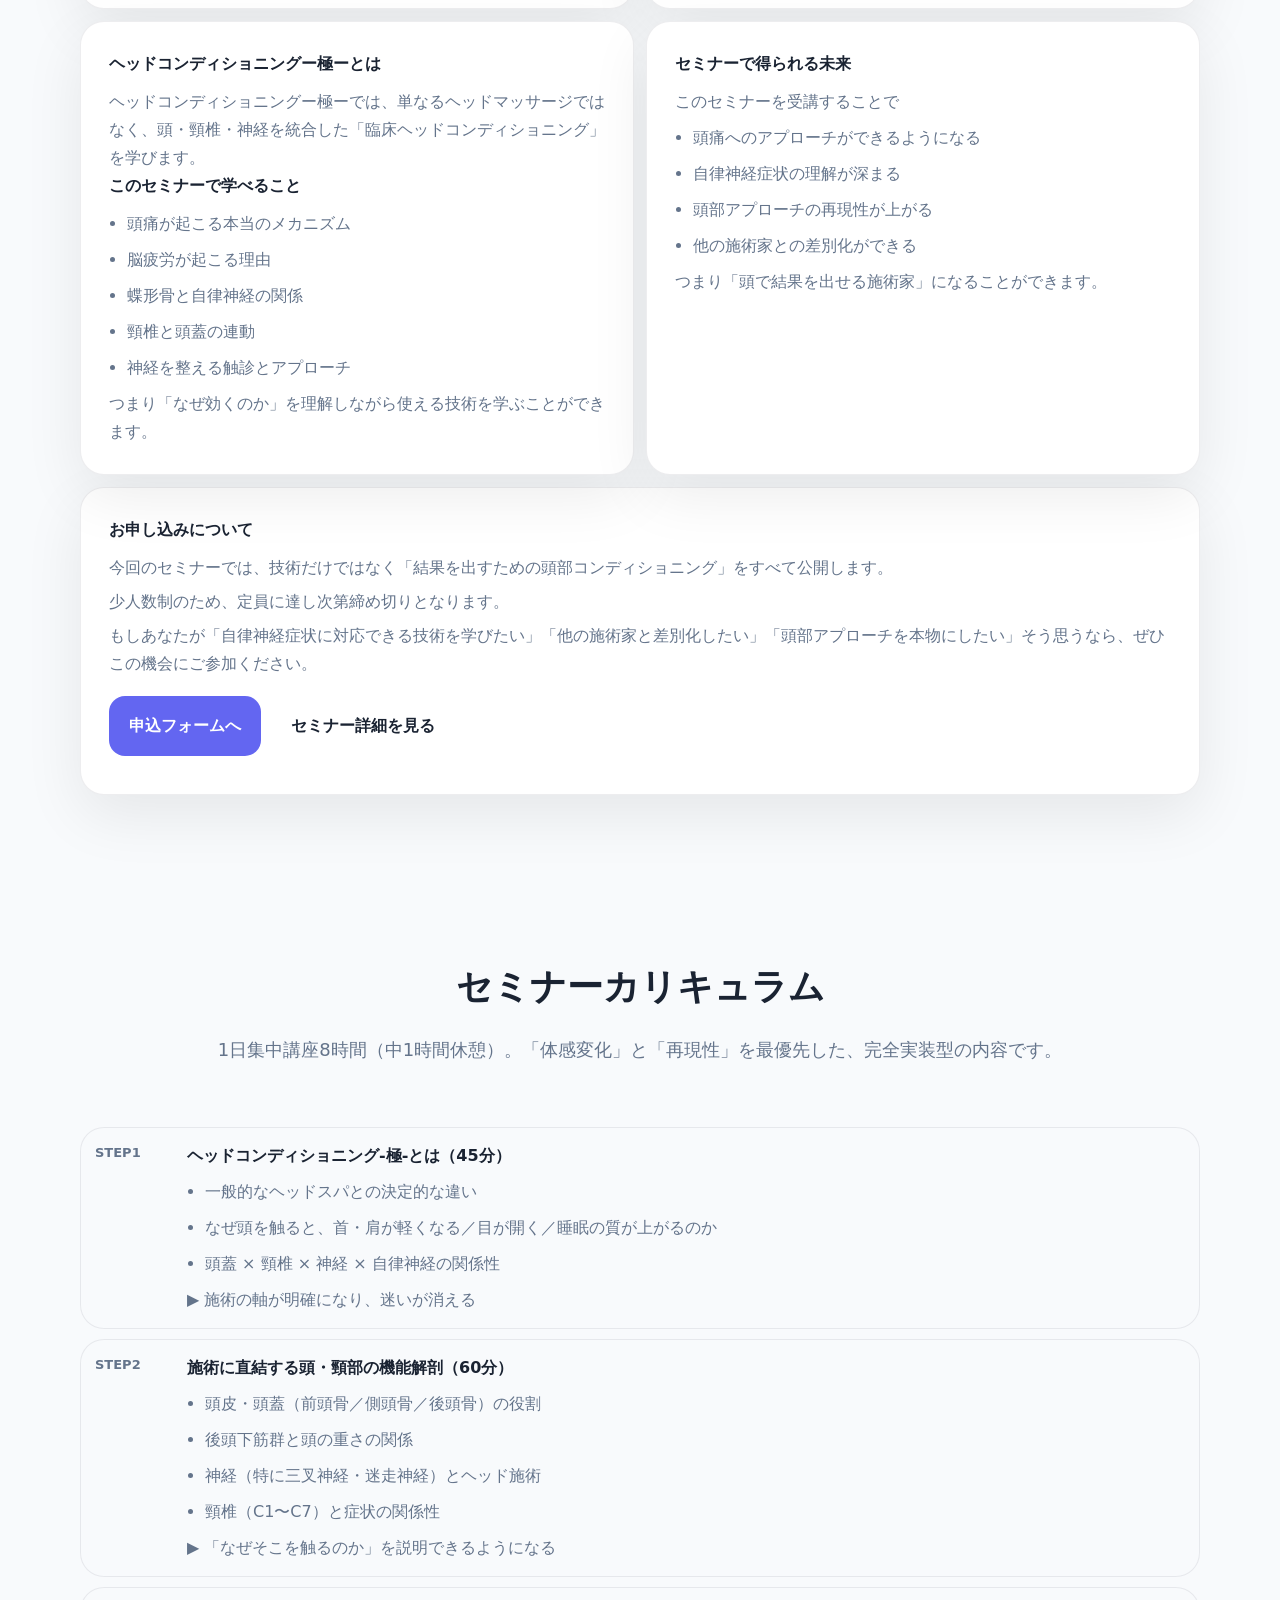
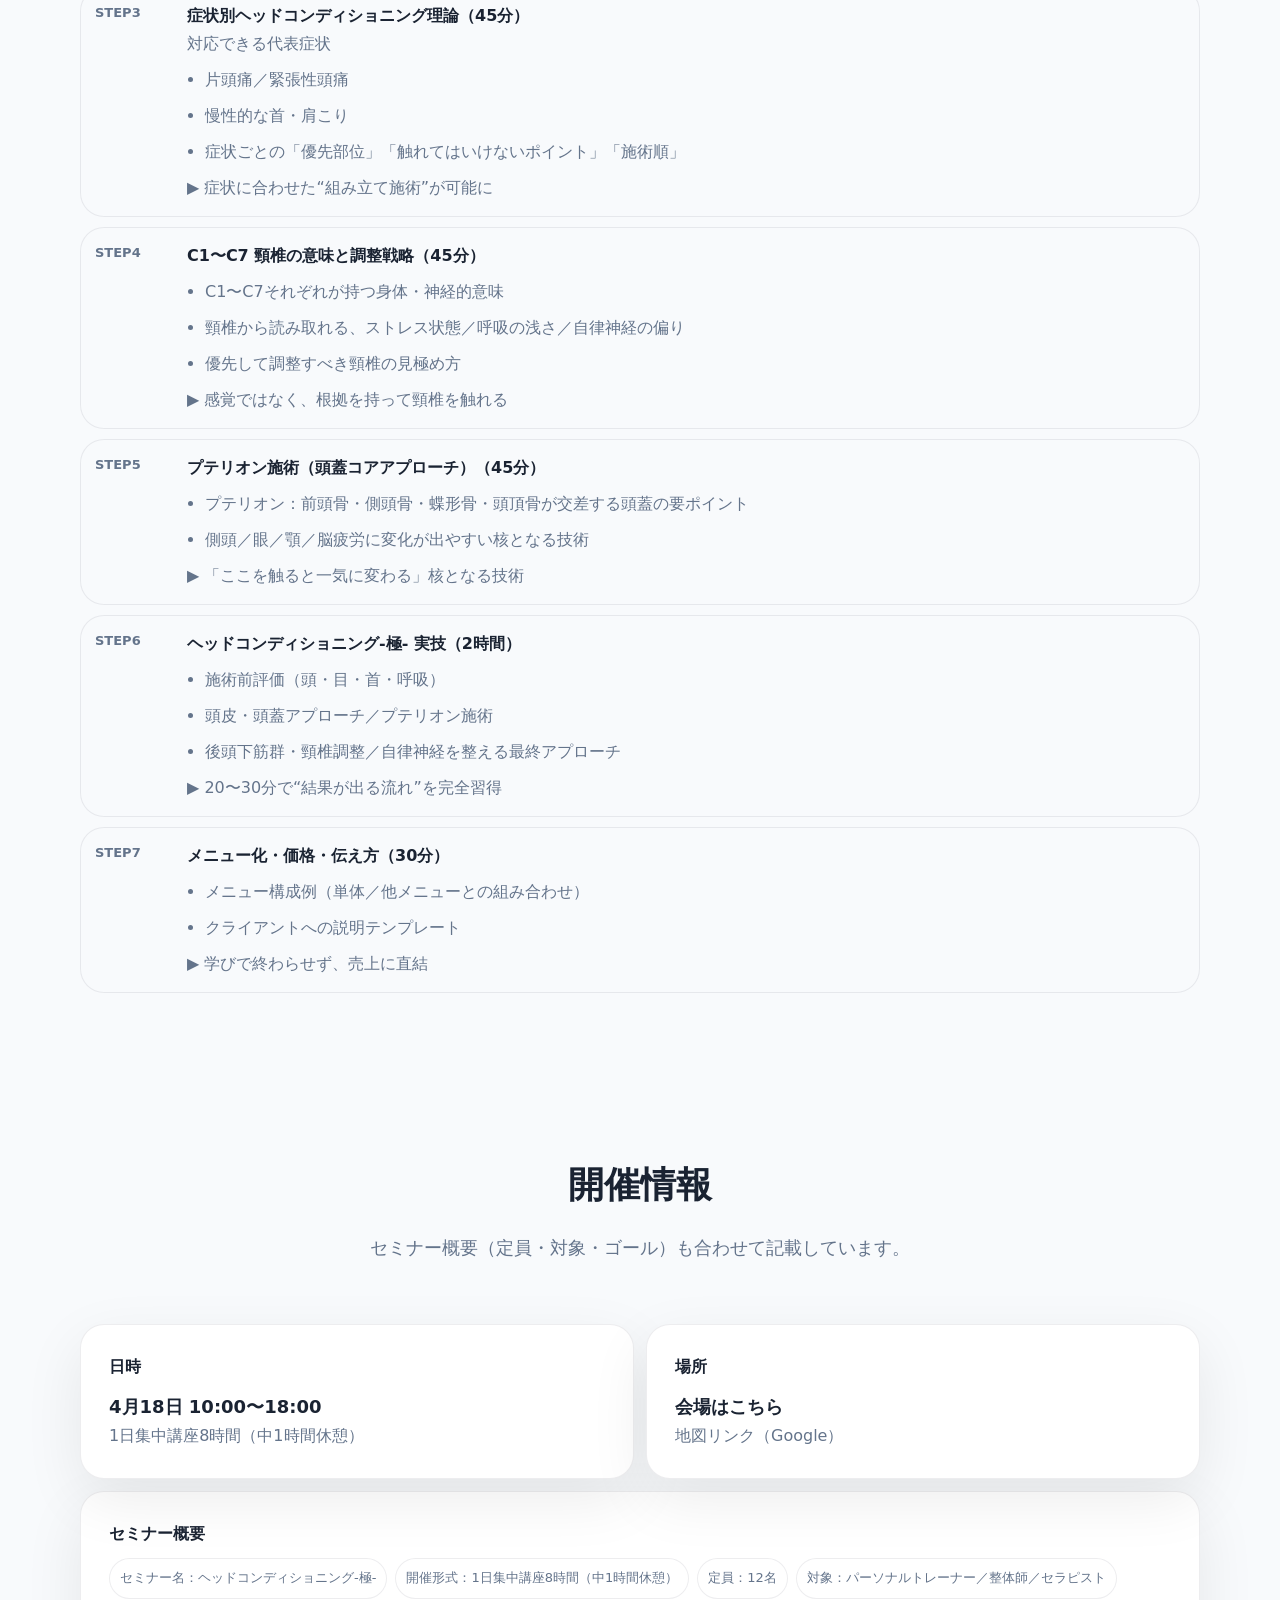
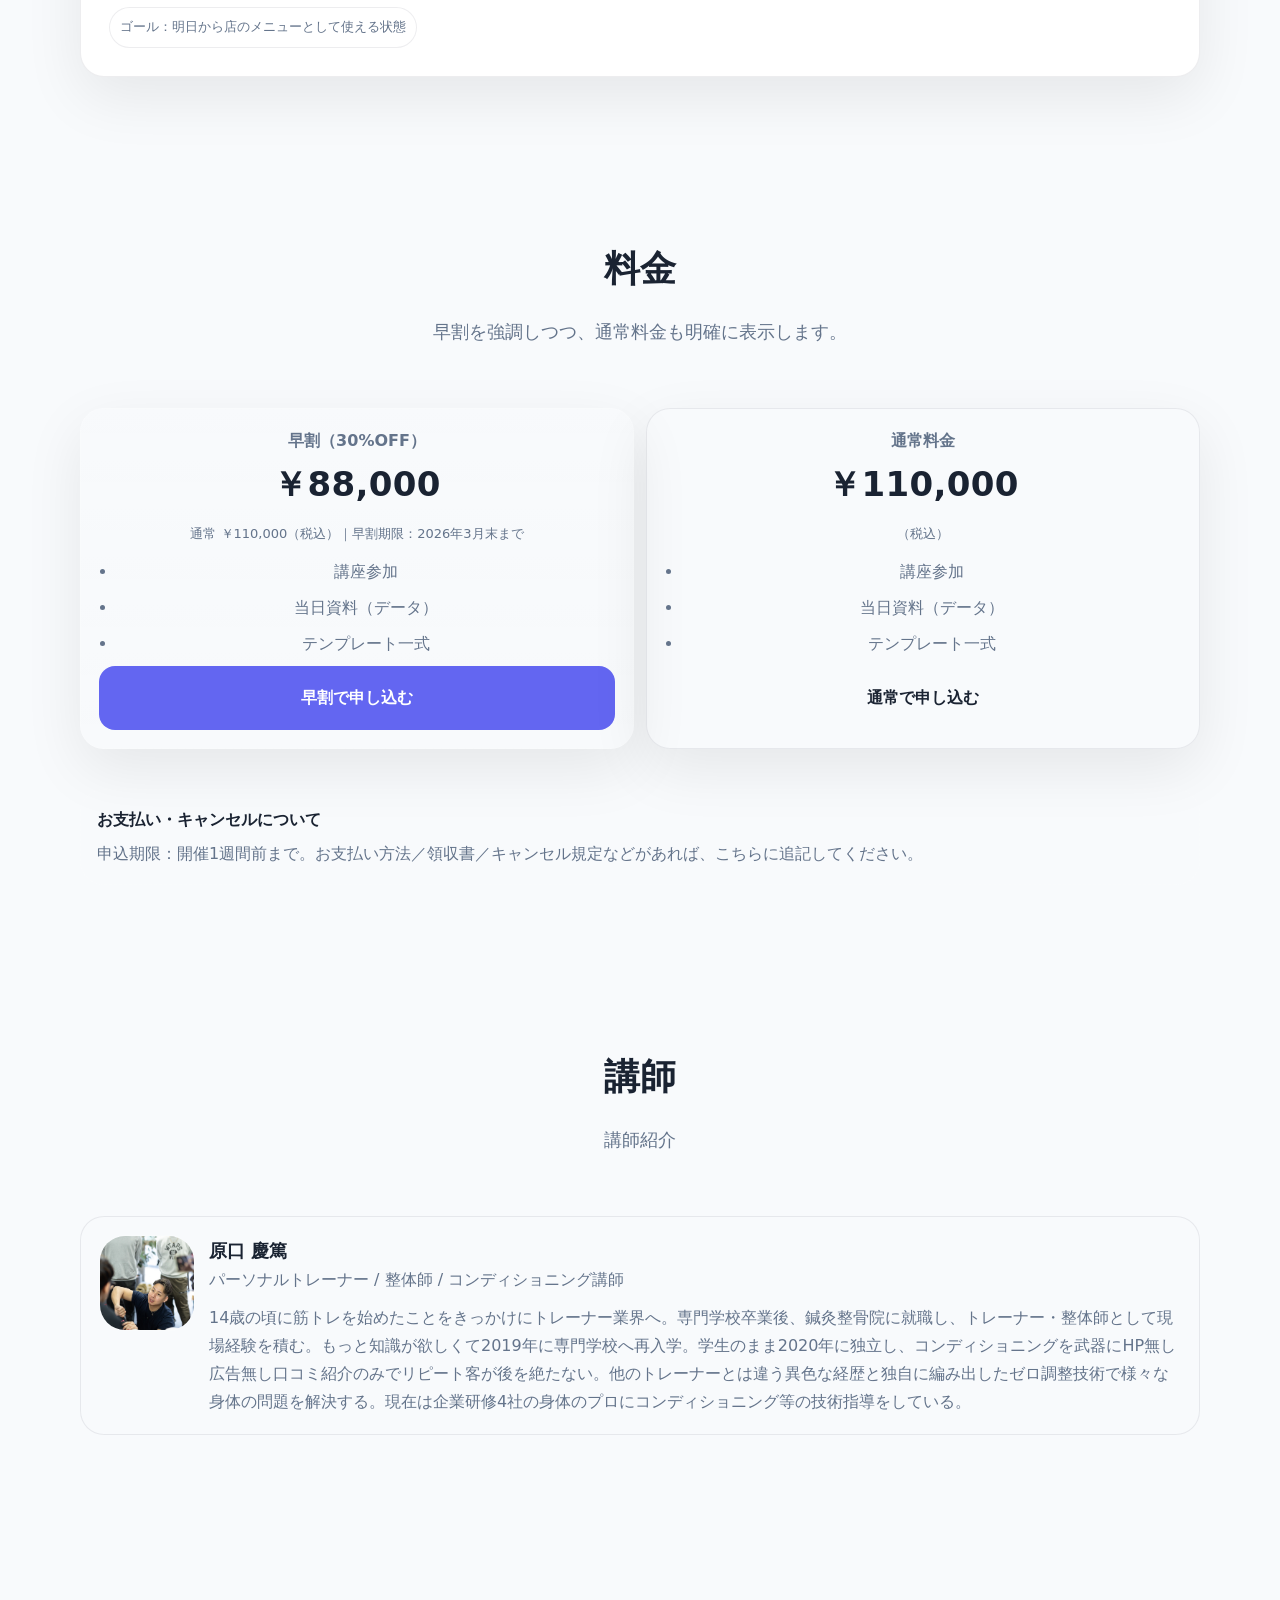
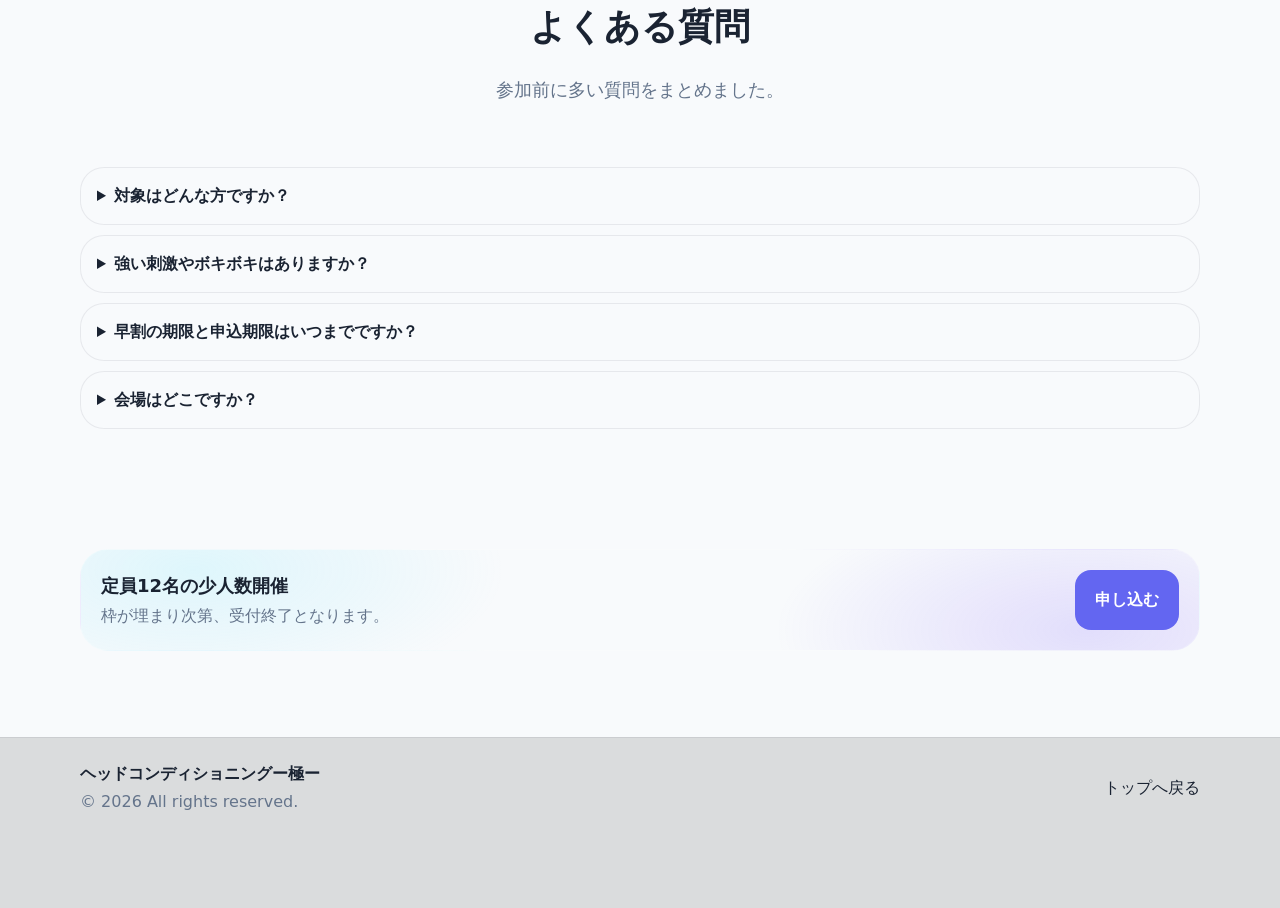
==== commit 404d800c: "Revert to original design" ====
--- a/index.html
+++ b/index.html
@@ -3,9 +3,9 @@
 <head>
   <meta charset="utf-8" />
   <meta name="viewport" content="width=device-width, initial-scale=1" />
-  <meta name="theme-color" content="#0a1929" />
+  <meta name="theme-color" content="#0b1220" />
   <title>ヘッドコンディショニングー極ー｜4/18 10:00-18:00</title>
-  <meta name="description" content="頭・頸椎・神経から整え、「結果を出す」ためのヘッドコンディショニング。4月18日開催。早割 ￥88,000（22,000円OFF・税込）。" />
+  <meta name="description" content="頭・頸椎・神経から整え、「結果を出す」ためのヘッドコンディショニング。4月18日開催。早割 ￥88,000（30%OFF）。" />
   <link rel="stylesheet" href="./styles.css" />
 </head>
 <body>
@@ -22,11 +22,11 @@
       </div>
 
       <nav class="header-nav" aria-label="ページ内ナビゲーション">
-        <a href="#about">悩み</a>
+        <a href="#about">講座概要</a>
         <a href="#curriculum">内容</a>
-        <a href="#instructor">講師</a>
+        <a href="#schedule">日程</a>
         <a href="#price">料金</a>
-        <a href="#apply">申込</a>
+        <a href="#faq">FAQ</a>
       </nav>
 
       <div class="header-cta">
@@ -60,12 +60,12 @@
           </div>
 
           <div class="hero-cta">
-            <a class="btn btn-primary btn-lg" href="https://forms.gle/gZYYmqRgoV2mNjo98" target="_blank" rel="noopener noreferrer">セミナーに申し込む</a>
-            <a class="btn btn-ghost btn-lg" href="#about">詳細を見る</a>
+            <a class="btn btn-primary btn-lg" href="https://forms.gle/gZYYmqRgoV2mNjo98" target="_blank" rel="noopener noreferrer">申込フォームへ</a>
+            <a class="btn btn-ghost btn-lg" href="#schedule">開催情報を見る</a>
           </div>
 
           <div class="hero-note">
-            <strong>早割 ￥88,000</strong>（22,000円OFF・税込｜通常 ￥110,000）※早割は期限あり
+            早割：<strong>￥88,000</strong>（30%OFF・税込｜2026年3月末まで）｜通常：￥110,000（税込）
           </div>
         </div>
 
@@ -87,12 +87,15 @@
                   <dd><a href="https://share.google/bUKfe7lSC5FQgB48R" target="_blank" rel="noopener noreferrer">会場はこちら</a></dd>
                 </div>
                 <div class="kv-row">
-                  <dt>定員</dt>
-                  <dd>12名限定</dd>
+                  <dt>料金</dt>
+                  <dd>
+                    <span class="price">早割 ￥88,000</span>
+                    <span class="price-sub">（通常 ￥110,000）</span>
+                  </dd>
                 </div>
               </dl>
-              <a class="btn btn-primary btn-block" href="https://forms.gle/gZYYmqRgoV2mNjo98" target="_blank" rel="noopener noreferrer">セミナーに申し込む</a>
-              <div class="card-foot">満席になり次第、受付終了となります</div>
+              <a class="btn btn-primary btn-block" href="https://forms.gle/gZYYmqRgoV2mNjo98" target="_blank" rel="noopener noreferrer">参加申し込み</a>
+              <div class="card-foot">※早割：2026年3月末まで／申込期限：開催1週間前まで（定員に達し次第、受付終了）</div>
             </div>
           </div>
         </div>
@@ -104,13 +107,13 @@
     <section class="section" id="about">
       <div class="container">
         <div class="section-head">
-          <h2 class="section-title">こんなお悩みありませんか？</h2>
-          <p class="section-lead">あなたの技術は、あと一歩で「結果」が出せるようになります</p>
+          <h2 class="section-title">講座概要</h2>
+          <p class="section-lead">― 頭・頸椎・神経・頭蓋から“結果を出す”ヘッド施術 ―</p>
         </div>
 
         <div class="grid-2">
           <div class="panel">
-            <h3 class="panel-title">多くの施術家が抱える悩み</h3>
+            <h3 class="panel-title">こんなお悩みありませんか？</h3>
             <div class="muted">あなたは、こんな経験はありませんか？</div>
             <ul class="list">
               <li>首や頭を触っても症状がなかなか変わらない</li>
@@ -119,7 +122,8 @@
               <li>頭蓋アプローチを学んだけど効果が安定しない</li>
               <li>そもそも「頭を触る意味」が解剖学的に理解できていない</li>
             </ul>
-            <p class="timeline-text">もし一つでも当てはまるなら、それはあなたの技術が足りないわけではありません。<br>多くの場合、「頭部の本当のメカニズム」を知らないだけなのです。</p>
+            <p class="timeline-text">もし一つでも当てはまるなら、それはあなたの技術が足りないわけではありません。</p>
+            <p class="timeline-text">多くの場合、「頭部の本当のメカニズム」を知らないだけなのです。</p>
           </div>
 
           <div class="panel">
@@ -133,23 +137,10 @@
             <p class="timeline-text">これらの連動が崩れたときに、頭痛・脳疲労・自律神経症状が起こります。</p>
             <p class="timeline-text">しかし多くのセミナーでは「触り方だけ」「手技の順番だけ」「感覚的な技術」だけを教えています。だから現場で再現できないのです。</p>
           </div>
-        </div>
-
-        <div class="cta-section">
-          <a class="btn btn-primary btn-lg" href="https://forms.gle/gZYYmqRgoV2mNjo98" target="_blank" rel="noopener noreferrer">セミナーに申し込む</a>
-        </div>
-      </div>
-    </section>
-
-    <section class="section" id="curriculum">
-      <div class="container">
-        <div class="section-head">
-          <h2 class="section-title">ヘッドコンディショニングー極ーとは</h2>
-          <p class="section-lead">単なるヘッドマッサージではなく、頭・頸椎・神経を統合した「臨床ヘッドコンディショニング」</p>
-        </div>
-
-        <div class="grid-2">
-          <div class="panel">
+
+          <div class="panel">
+            <h3 class="panel-title">ヘッドコンディショニングー極ーとは</h3>
+            <p class="timeline-text">ヘッドコンディショニングー極ーでは、単なるヘッドマッサージではなく、頭・頸椎・神経を統合した「臨床ヘッドコンディショニング」を学びます。</p>
             <h3 class="panel-title">このセミナーで学べること</h3>
             <ul class="list">
               <li>頭痛が起こる本当のメカニズム</li>
@@ -174,8 +165,188 @@
           </div>
         </div>
 
-        <div class="cta-section">
-          <a class="btn btn-primary btn-lg" href="https://forms.gle/gZYYmqRgoV2mNjo98" target="_blank" rel="noopener noreferrer">セミナーに申し込む</a>
+        <div class="panel mt">
+          <h3 class="panel-title">お申し込みについて</h3>
+          <p class="timeline-text">今回のセミナーでは、技術だけではなく「結果を出すための頭部コンディショニング」をすべて公開します。</p>
+          <p class="timeline-text">少人数制のため、定員に達し次第締め切りとなります。</p>
+          <p class="timeline-text">もしあなたが「自律神経症状に対応できる技術を学びたい」「他の施術家と差別化したい」「頭部アプローチを本物にしたい」そう思うなら、ぜひこの機会にご参加ください。</p>
+          <div class="hero-cta">
+            <a class="btn btn-primary btn-lg" href="https://forms.gle/gZYYmqRgoV2mNjo98" target="_blank" rel="noopener noreferrer">申込フォームへ</a>
+            <a class="btn btn-ghost btn-lg" href="#schedule">セミナー詳細を見る</a>
+          </div>
+        </div>
+      </div>
+    </section>
+
+    <section class="section" id="curriculum">
+      <div class="container">
+        <div class="section-head">
+          <h2 class="section-title">セミナーカリキュラム</h2>
+          <p class="section-lead">1日集中講座8時間（中1時間休憩）。「体感変化」と「再現性」を最優先した、完全実装型の内容です。</p>
+        </div>
+
+        <div class="timeline">
+          <div class="timeline-item">
+            <div class="timeline-time">STEP1</div>
+            <div class="timeline-body">
+              <div class="timeline-title">ヘッドコンディショニング-極-とは（45分）</div>
+              <ul class="list">
+                <li>一般的なヘッドスパとの決定的な違い</li>
+                <li>なぜ頭を触ると、首・肩が軽くなる／目が開く／睡眠の質が上がるのか</li>
+                <li>頭蓋 × 頸椎 × 神経 × 自律神経の関係性</li>
+              </ul>
+              <p class="timeline-text">▶︎ 施術の軸が明確になり、迷いが消える</p>
+            </div>
+          </div>
+          <div class="timeline-item">
+            <div class="timeline-time">STEP2</div>
+            <div class="timeline-body">
+              <div class="timeline-title">施術に直結する頭・頸部の機能解剖（60分）</div>
+              <ul class="list">
+                <li>頭皮・頭蓋（前頭骨／側頭骨／後頭骨）の役割</li>
+                <li>後頭下筋群と頭の重さの関係</li>
+                <li>神経（特に三叉神経・迷走神経）とヘッド施術</li>
+                <li>頸椎（C1〜C7）と症状の関係性</li>
+              </ul>
+              <p class="timeline-text">▶︎ 「なぜそこを触るのか」を説明できるようになる</p>
+            </div>
+          </div>
+          <div class="timeline-item">
+            <div class="timeline-time">STEP3</div>
+            <div class="timeline-body">
+              <div class="timeline-title">症状別ヘッドコンディショニング理論（45分）</div>
+              <div class="muted">対応できる代表症状</div>
+              <ul class="list">
+                <li>片頭痛／緊張性頭痛</li>
+                <li>慢性的な首・肩こり</li>
+                <li>症状ごとの「優先部位」「触れてはいけないポイント」「施術順」</li>
+              </ul>
+              <p class="timeline-text">▶︎ 症状に合わせた“組み立て施術”が可能に</p>
+            </div>
+          </div>
+          <div class="timeline-item">
+            <div class="timeline-time">STEP4</div>
+            <div class="timeline-body">
+              <div class="timeline-title">C1〜C7 頸椎の意味と調整戦略（45分）</div>
+              <ul class="list">
+                <li>C1〜C7それぞれが持つ身体・神経的意味</li>
+                <li>頸椎から読み取れる、ストレス状態／呼吸の浅さ／自律神経の偏り</li>
+                <li>優先して調整すべき頸椎の見極め方</li>
+              </ul>
+              <p class="timeline-text">▶︎ 感覚ではなく、根拠を持って頸椎を触れる</p>
+            </div>
+          </div>
+          <div class="timeline-item">
+            <div class="timeline-time">STEP5</div>
+            <div class="timeline-body">
+              <div class="timeline-title">プテリオン施術（頭蓋コアアプローチ）（45分）</div>
+              <ul class="list">
+                <li>プテリオン：前頭骨・側頭骨・蝶形骨・頭頂骨が交差する頭蓋の要ポイント</li>
+                <li>側頭／眼／顎／脳疲労に変化が出やすい核となる技術</li>
+              </ul>
+              <p class="timeline-text">▶︎ 「ここを触ると一気に変わる」核となる技術</p>
+            </div>
+          </div>
+          <div class="timeline-item">
+            <div class="timeline-time">STEP6</div>
+            <div class="timeline-body">
+              <div class="timeline-title">ヘッドコンディショニング-極- 実技（2時間）</div>
+              <ul class="list">
+                <li>施術前評価（頭・目・首・呼吸）</li>
+                <li>頭皮・頭蓋アプローチ／プテリオン施術</li>
+                <li>後頭下筋群・頸椎調整／自律神経を整える最終アプローチ</li>
+              </ul>
+              <p class="timeline-text">▶︎ 20〜30分で“結果が出る流れ”を完全習得</p>
+            </div>
+          </div>
+          <div class="timeline-item">
+            <div class="timeline-time">STEP7</div>
+            <div class="timeline-body">
+              <div class="timeline-title">メニュー化・価格・伝え方（30分）</div>
+              <ul class="list">
+                <li>メニュー構成例（単体／他メニューとの組み合わせ）</li>
+                <li>クライアントへの説明テンプレート</li>
+              </ul>
+              <p class="timeline-text">▶︎ 学びで終わらせず、売上に直結</p>
+            </div>
+          </div>
+        </div>
+      </div>
+    </section>
+
+    <section class="section" id="schedule">
+      <div class="container">
+        <div class="section-head">
+          <h2 class="section-title">開催情報</h2>
+          <p class="section-lead">セミナー概要（定員・対象・ゴール）も合わせて記載しています。</p>
+        </div>
+
+        <div class="grid-2">
+          <div class="panel">
+            <h3 class="panel-title">日時</h3>
+            <p class="big">4月18日 10:00〜18:00</p>
+            <div class="muted">1日集中講座8時間（中1時間休憩）</div>
+          </div>
+          <div class="panel">
+            <h3 class="panel-title">場所</h3>
+            <p class="big"><a href="https://share.google/bUKfe7lSC5FQgB48R" target="_blank" rel="noopener noreferrer">会場はこちら</a></p>
+            <div class="muted">地図リンク（Google）</div>
+          </div>
+        </div>
+
+        <div class="panel mt">
+          <h3 class="panel-title">セミナー概要</h3>
+          <div class="chips">
+            <span class="chip">セミナー名：ヘッドコンディショニング-極-</span>
+            <span class="chip">開催形式：1日集中講座8時間（中1時間休憩）</span>
+            <span class="chip">定員：12名</span>
+            <span class="chip">対象：パーソナルトレーナー／整体師／セラピスト</span>
+            <span class="chip">ゴール：明日から店のメニューとして使える状態</span>
+          </div>
+        </div>
+      </div>
+    </section>
+
+    <section class="section" id="price">
+      <div class="container">
+        <div class="section-head">
+          <h2 class="section-title">料金</h2>
+          <p class="section-lead">早割を強調しつつ、通常料金も明確に表示します。</p>
+        </div>
+
+        <div class="pricing">
+          <div class="price-card">
+            <div class="price-top">
+              <div class="price-name">早割（30%OFF）</div>
+              <div class="price-amount">￥88,000</div>
+              <div class="price-caption">通常 ￥110,000（税込）｜早割期限：2026年3月末まで</div>
+            </div>
+            <ul class="list">
+              <li>講座参加</li>
+              <li>当日資料（データ）</li>
+              <li>テンプレート一式</li>
+            </ul>
+            <a class="btn btn-primary btn-block" href="https://forms.gle/gZYYmqRgoV2mNjo98" target="_blank" rel="noopener noreferrer">早割で申し込む</a>
+          </div>
+
+          <div class="price-card alt">
+            <div class="price-top">
+              <div class="price-name">通常料金</div>
+              <div class="price-amount">￥110,000</div>
+              <div class="price-caption">（税込）</div>
+            </div>
+            <ul class="list">
+              <li>講座参加</li>
+              <li>当日資料（データ）</li>
+              <li>テンプレート一式</li>
+            </ul>
+            <a class="btn btn-ghost btn-block" href="https://forms.gle/gZYYmqRgoV2mNjo98" target="_blank" rel="noopener noreferrer">通常で申し込む</a>
+          </div>
+        </div>
+
+        <div class="notice">
+          <div class="notice-title">お支払い・キャンセルについて</div>
+          <div class="notice-text">申込期限：開催1週間前まで。お支払い方法／領収書／キャンセル規定などがあれば、こちらに追記してください。</div>
         </div>
       </div>
     </section>
@@ -183,8 +354,8 @@
     <section class="section" id="instructor">
       <div class="container">
         <div class="section-head">
-          <h2 class="section-title">講師紹介</h2>
-          <p class="section-lead">12年以上の実績を持つプロフェッショナルが指導</p>
+          <h2 class="section-title">講師</h2>
+          <p class="section-lead">講師紹介</p>
         </div>
 
         <div class="instructor">
@@ -192,91 +363,79 @@
             <img class="avatar-img" src="./norio.jpg" alt="講師写真：原口 慶篤" loading="lazy" />
           </div>
           <div>
-            <div class="instructor-name">原口 慶篤（はらぐち のりあつ）</div>
+            <div class="instructor-name">原口 慶篤</div>
             <div class="muted">パーソナルトレーナー / 整体師 / コンディショニング講師</div>
             <p class="instructor-bio">
-              身体の改善に12年以上向き合い続け、西洋医学と東洋医学を融合したコンディショニングアプローチを指導。<br><br>
-              解剖学・生理学・運動学・神経学をベースに、カイロプラクティック、オステオパシー、経絡、内臓アプローチ、頭蓋アプローチなど多分野の技術を統合し、身体を「構造 × 神経 × エネルギー」の3方向から評価・改善する独自メソッドを構築。<br><br>
-              現在はパーソナルトレーニング、整体施術、コンディショニング指導、セミナー講師として活動し、全国のトレーナー・治療家への技術指導も行っている。
+              14歳の頃に筋トレを始めたことをきっかけにトレーナー業界へ。専門学校卒業後、鍼灸整骨院に就職し、トレーナー・整体師として現場経験を積む。もっと知識が欲しくて2019年に専門学校へ再入学。学生のまま2020年に独立し、コンディショニングを武器にHP無し広告無し口コミ紹介のみでリピート客が後を絶たない。他のトレーナーとは違う異色な経歴と独自に編み出したゼロ調整技術で様々な身体の問題を解決する。現在は企業研修4社の身体のプロにコンディショニング等の技術指導をしている。
             </p>
           </div>
         </div>
       </div>
     </section>
 
-    <section class="section" id="price">
-      <div class="container">
-        <div class="section-head">
-          <h2 class="section-title">料金</h2>
-          <p class="section-lead">少人数制で確実な技術習得をサポートします</p>
-        </div>
-
-        <div class="pricing">
-          <div class="price-card">
-            <div class="price-header">
-              <div class="price-label">通常価格</div>
-              <div class="price-amount">¥110,000</div>
-              <div class="price-note">税込</div>
-            </div>
-          </div>
-          
-          <div class="price-arrow">↓</div>
-          
-          <div class="price-card featured">
-            <div class="price-badge">早割</div>
-            <div class="price-header">
-              <div class="price-label">早割価格</div>
-              <div class="price-amount">¥88,000</div>
-              <div class="price-note">税込</div>
-            </div>
-            <div class="price-saving">22,000円OFF</div>
-          </div>
-        </div>
-
-        <div class="price-note-section">
-          <p>※早割は期限あり</p>
-        </div>
-
-        <div class="cta-section">
-          <a class="btn btn-primary btn-lg" href="https://forms.gle/gZYYmqRgoV2mNjo98" target="_blank" rel="noopener noreferrer">セミナーに申し込む</a>
-        </div>
-      </div>
-    </section>
-
-    <section class="section" id="apply">
-      <div class="container">
-        <div class="section-head">
-          <h2 class="section-title">お申し込み</h2>
-          <p class="section-lead">定員12名限定・満席になり次第締め切り</p>
-        </div>
-
-        <div class="panel">
-          <h3 class="panel-title">少人数制セミナーについて</h3>
-          <p class="timeline-text">このセミナーは技術習得を目的とした少人数制セミナーです。そのため定員は12名限定となります。満席になり次第、受付終了となります。</p>
-        </div>
-
-        <div class="cta-section">
-          <a class="btn btn-primary btn-lg" href="https://forms.gle/gZYYmqRgoV2mNjo98" target="_blank" rel="noopener noreferrer">セミナーに申し込む</a>
-        </div>
-      </div>
-    </section>
-
+    <section class="section" id="faq">
+      <div class="container">
+        <div class="section-head">
+          <h2 class="section-title">よくある質問</h2>
+          <p class="section-lead">参加前に多い質問をまとめました。</p>
+        </div>
+
+        <div class="faq">
+          <details class="faq-item">
+            <summary>対象はどんな方ですか？</summary>
+            <div class="faq-body">パーソナルトレーナー／整体師／セラピストの方が対象です。</div>
+          </details>
+          <details class="faq-item">
+            <summary>強い刺激やボキボキはありますか？</summary>
+            <div class="faq-body">ありません。ボキボキなし／強刺激なしで、再現性を重視した内容です。</div>
+          </details>
+          <details class="faq-item">
+            <summary>早割の期限と申込期限はいつまでですか？</summary>
+            <div class="faq-body">早割は2026年3月末まで。申込期限は開催1週間前までです（定員に達し次第、受付終了）。</div>
+          </details>
+          <details class="faq-item">
+            <summary>会場はどこですか？</summary>
+            <div class="faq-body"><a href="https://share.google/bUKfe7lSC5FQgB48R" target="_blank" rel="noopener noreferrer">こちらの地図リンク</a>をご確認ください。</div>
+          </details>
+        </div>
+      </div>
+    </section>
+
+    <section class="cta">
+      <div class="container cta-inner">
+        <div>
+          <div class="cta-title">定員12名の少人数開催</div>
+          <div class="cta-text">枠が埋まり次第、受付終了となります。</div>
+        </div>
+        <a class="btn btn-primary btn-lg" href="https://forms.gle/gZYYmqRgoV2mNjo98" target="_blank" rel="noopener noreferrer">申し込む</a>
+      </div>
+    </section>
   </main>
 
   <footer class="site-footer">
     <div class="container footer-inner">
-      <div class="footer-brand">
-        <div class="brand-title">ヘッドコンディショニングー極ー</div>
-        <div class="brand-sub">頭・頸椎・神経から整える</div>
-      </div>
-      <div class="footer-links">
-        <a href="#about">講座概要</a>
-        <a href="#curriculum">カリキュラム</a>
-        <a href="#instructor">講師</a>
-        <a href="#price">料金</a>
-        <a href="#apply">お申し込み</a>
+      <div class="footer-left">
+        <div class="footer-title">ヘッドコンディショニングー極ー</div>
+        <div class="muted">© <span id="y"></span> All rights reserved.</div>
+      </div>
+      <div class="footer-right">
+        <a href="#main">トップへ戻る</a>
       </div>
     </div>
   </footer>
+
+  <div class="sticky-cta" role="region" aria-label="申し込み導線">
+    <div class="sticky-inner container">
+      <div class="sticky-meta">
+        <div class="sticky-date">4/18 10:00–18:00</div>
+        <div class="sticky-price">早割 ￥88,000（30%OFF）</div>
+      </div>
+      <a class="btn btn-primary" href="https://forms.gle/gZYYmqRgoV2mNjo98" target="_blank" rel="noopener noreferrer">申込フォーム</a>
+    </div>
+  </div>
+
+  <script>
+    document.getElementById('y').textContent = new Date().getFullYear();
+  </script>
 </body>
 </html>
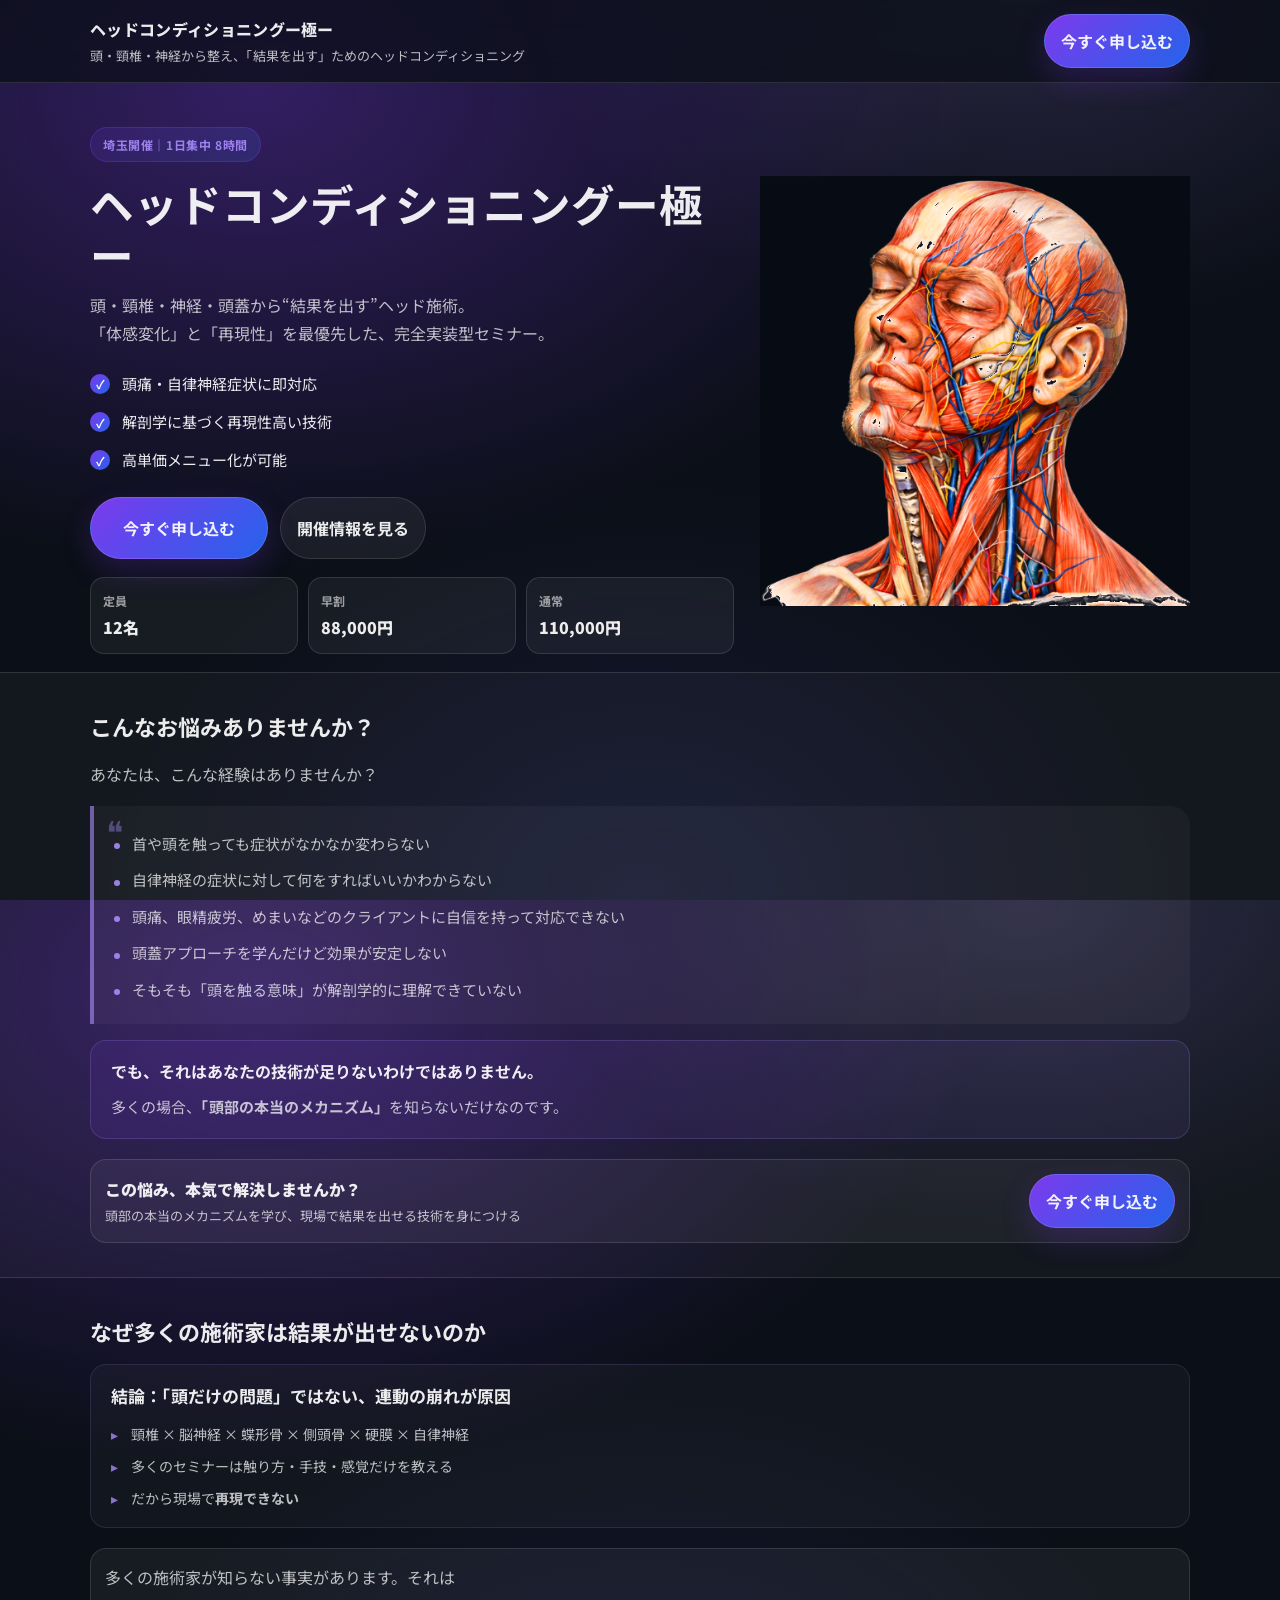
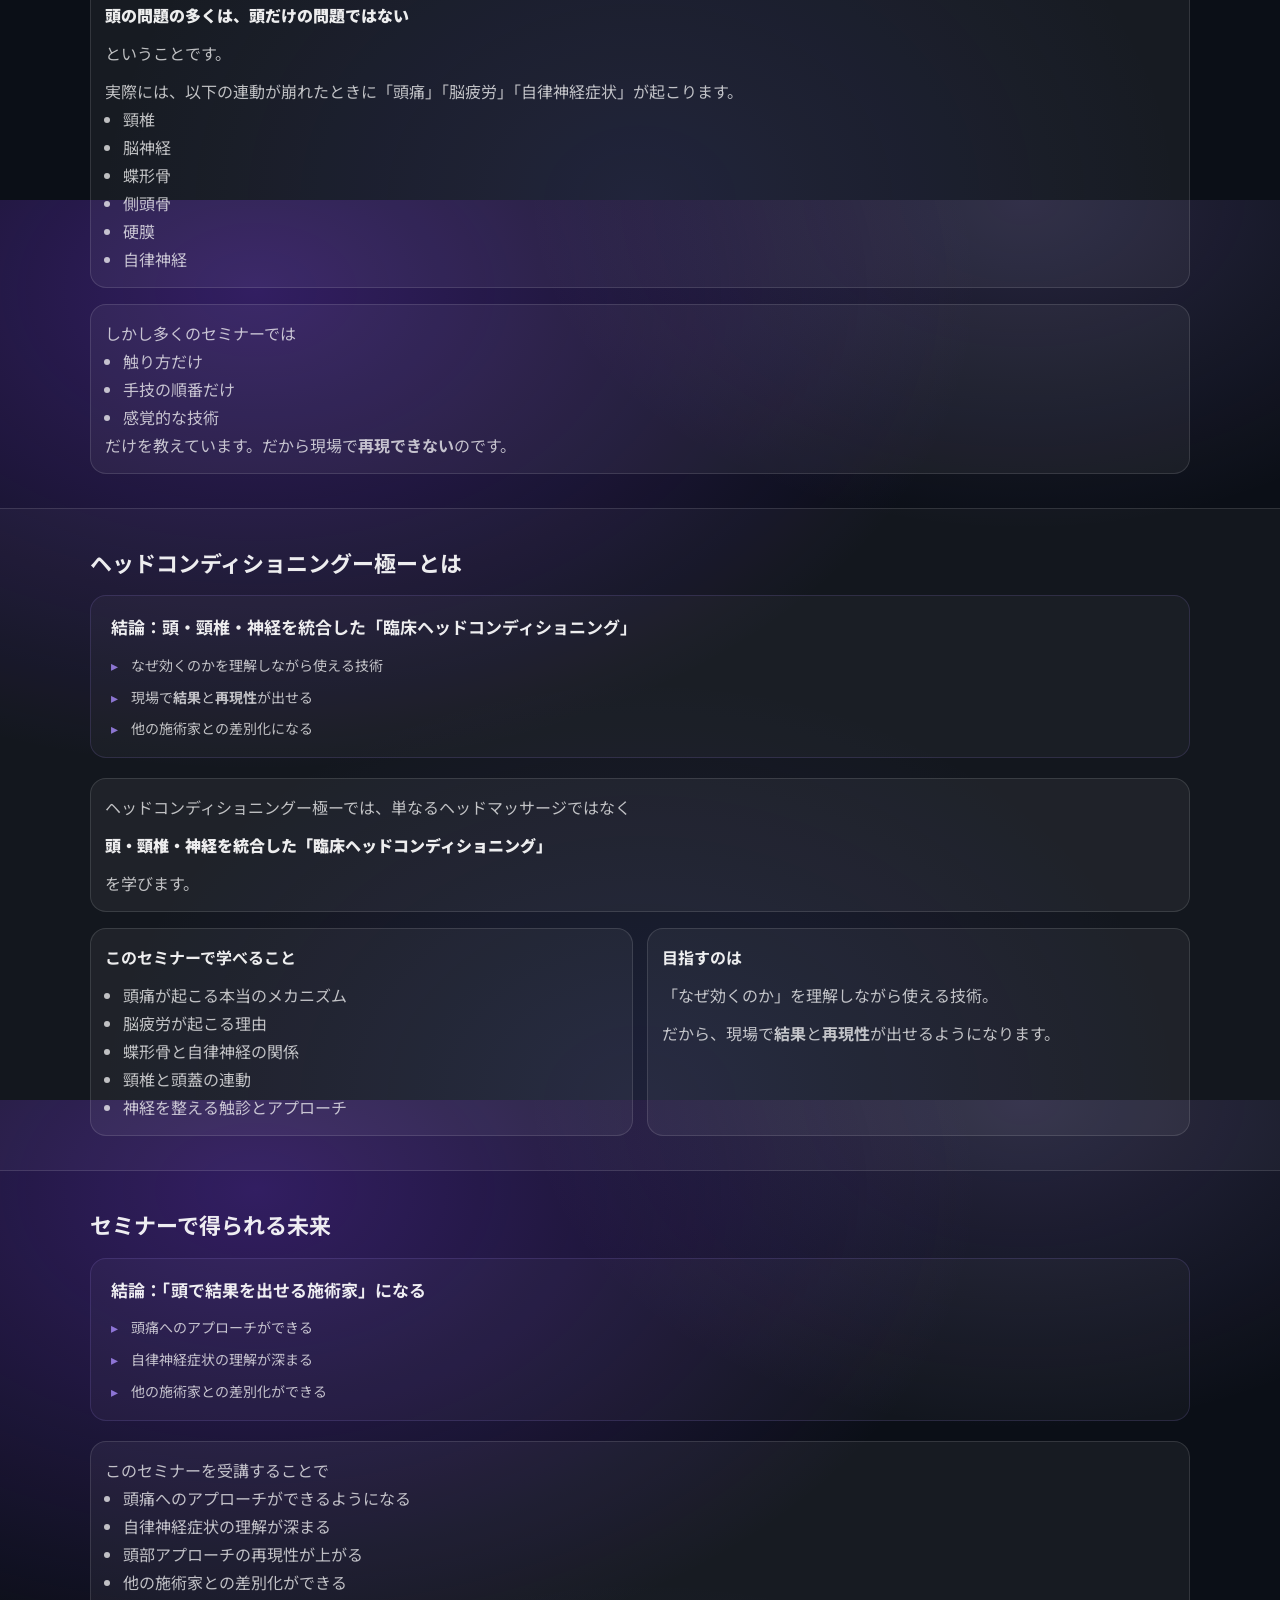
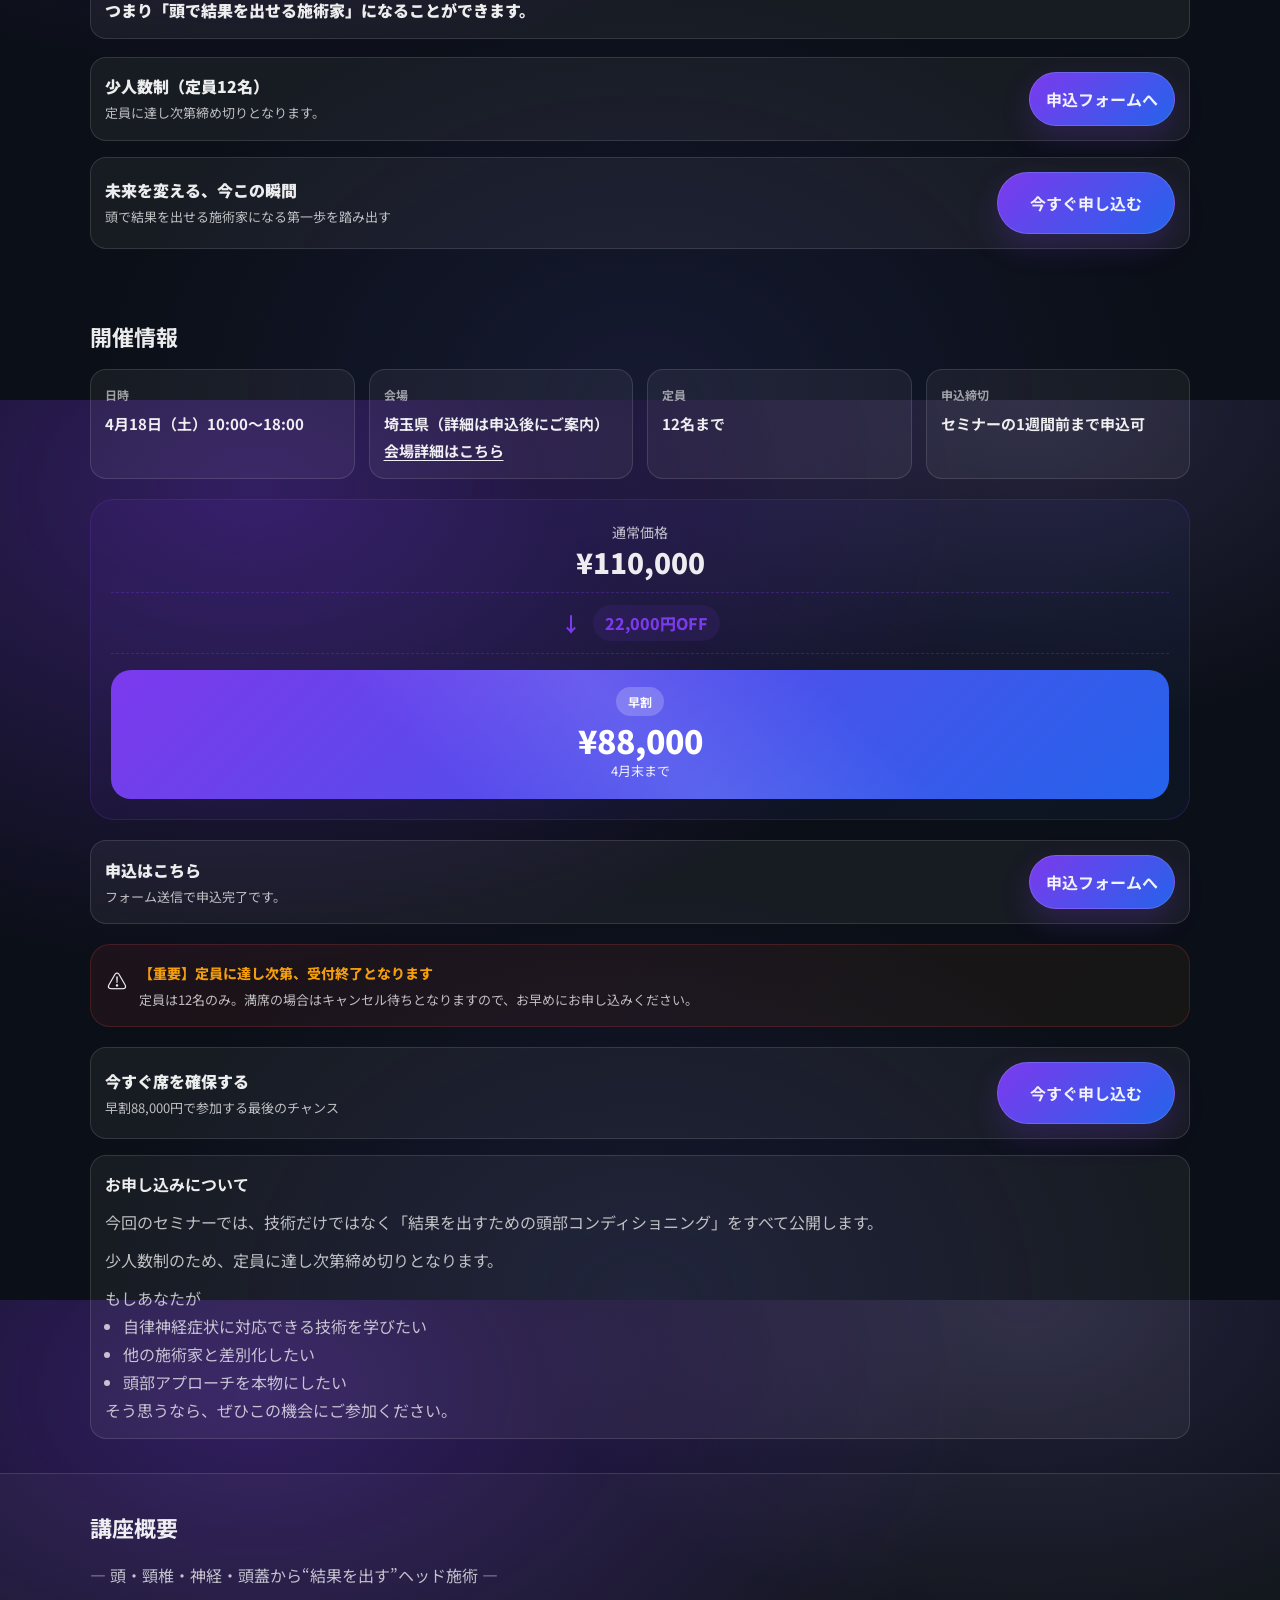
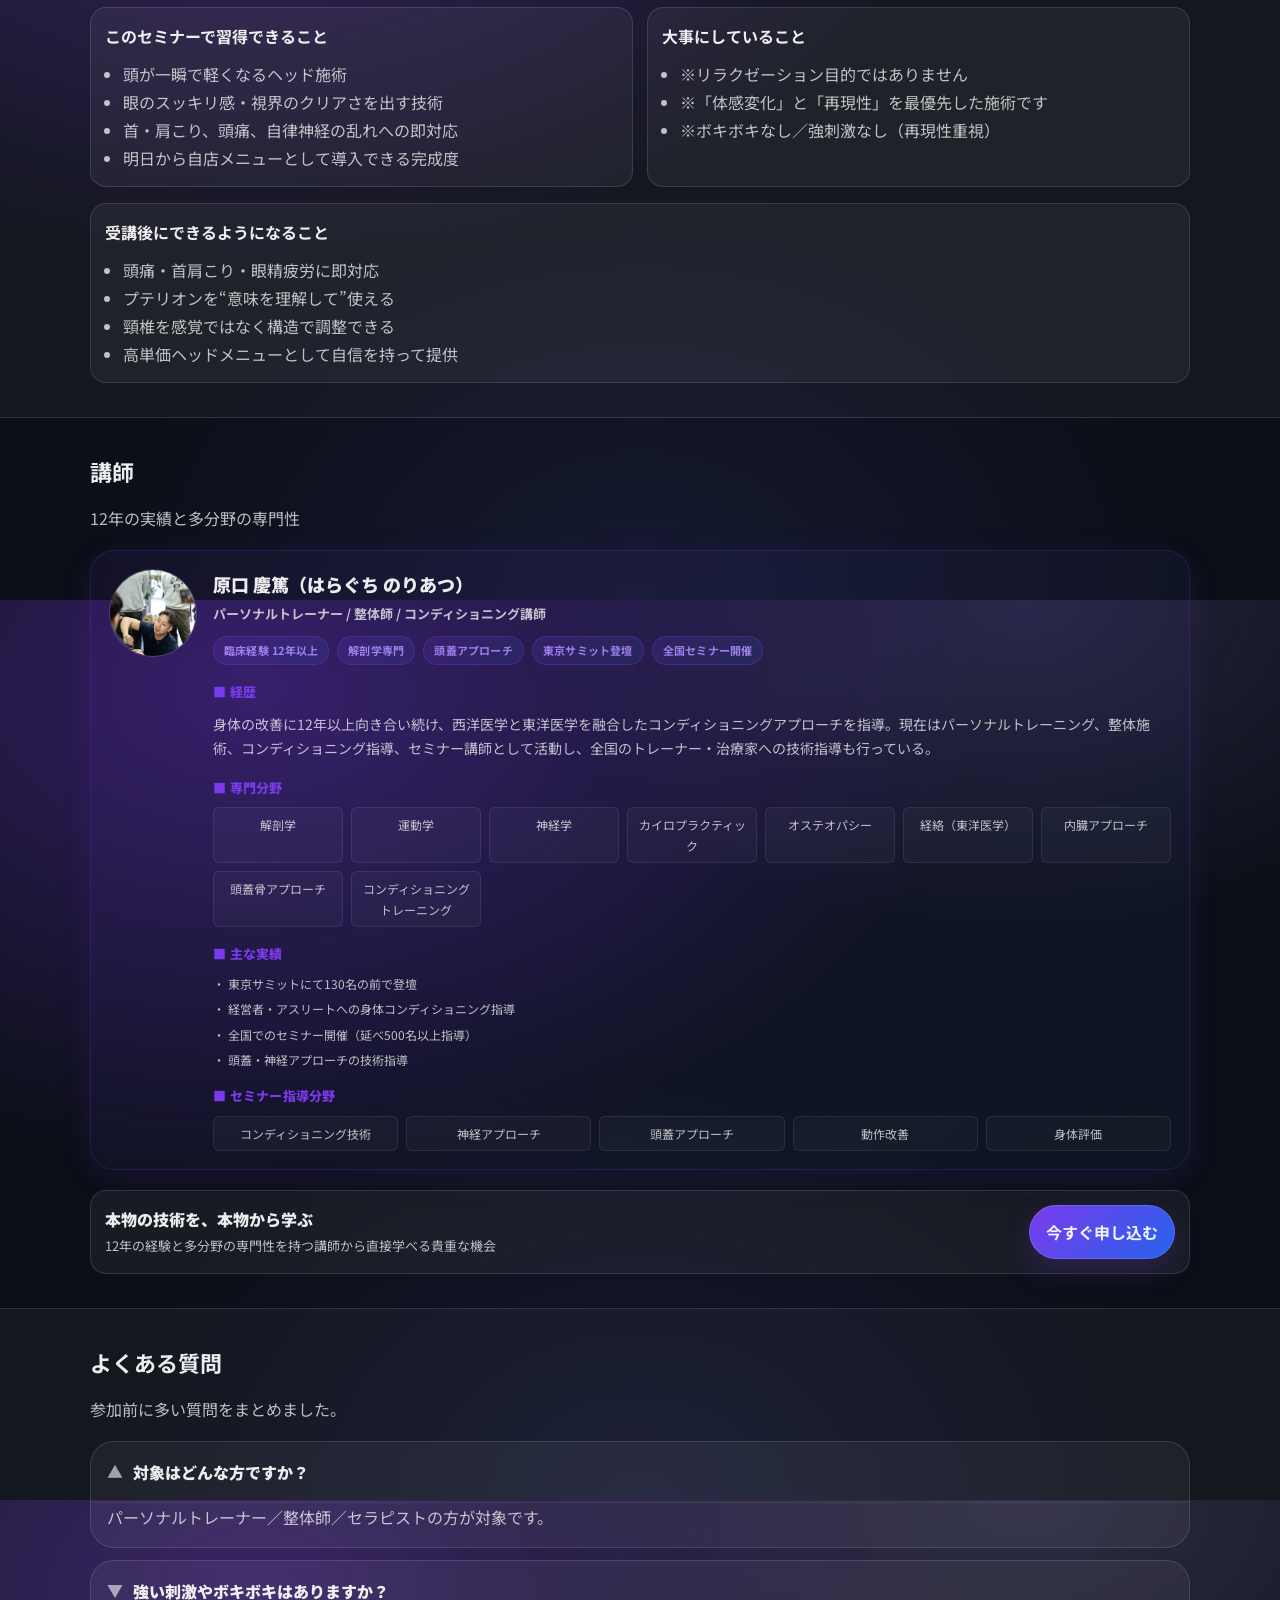
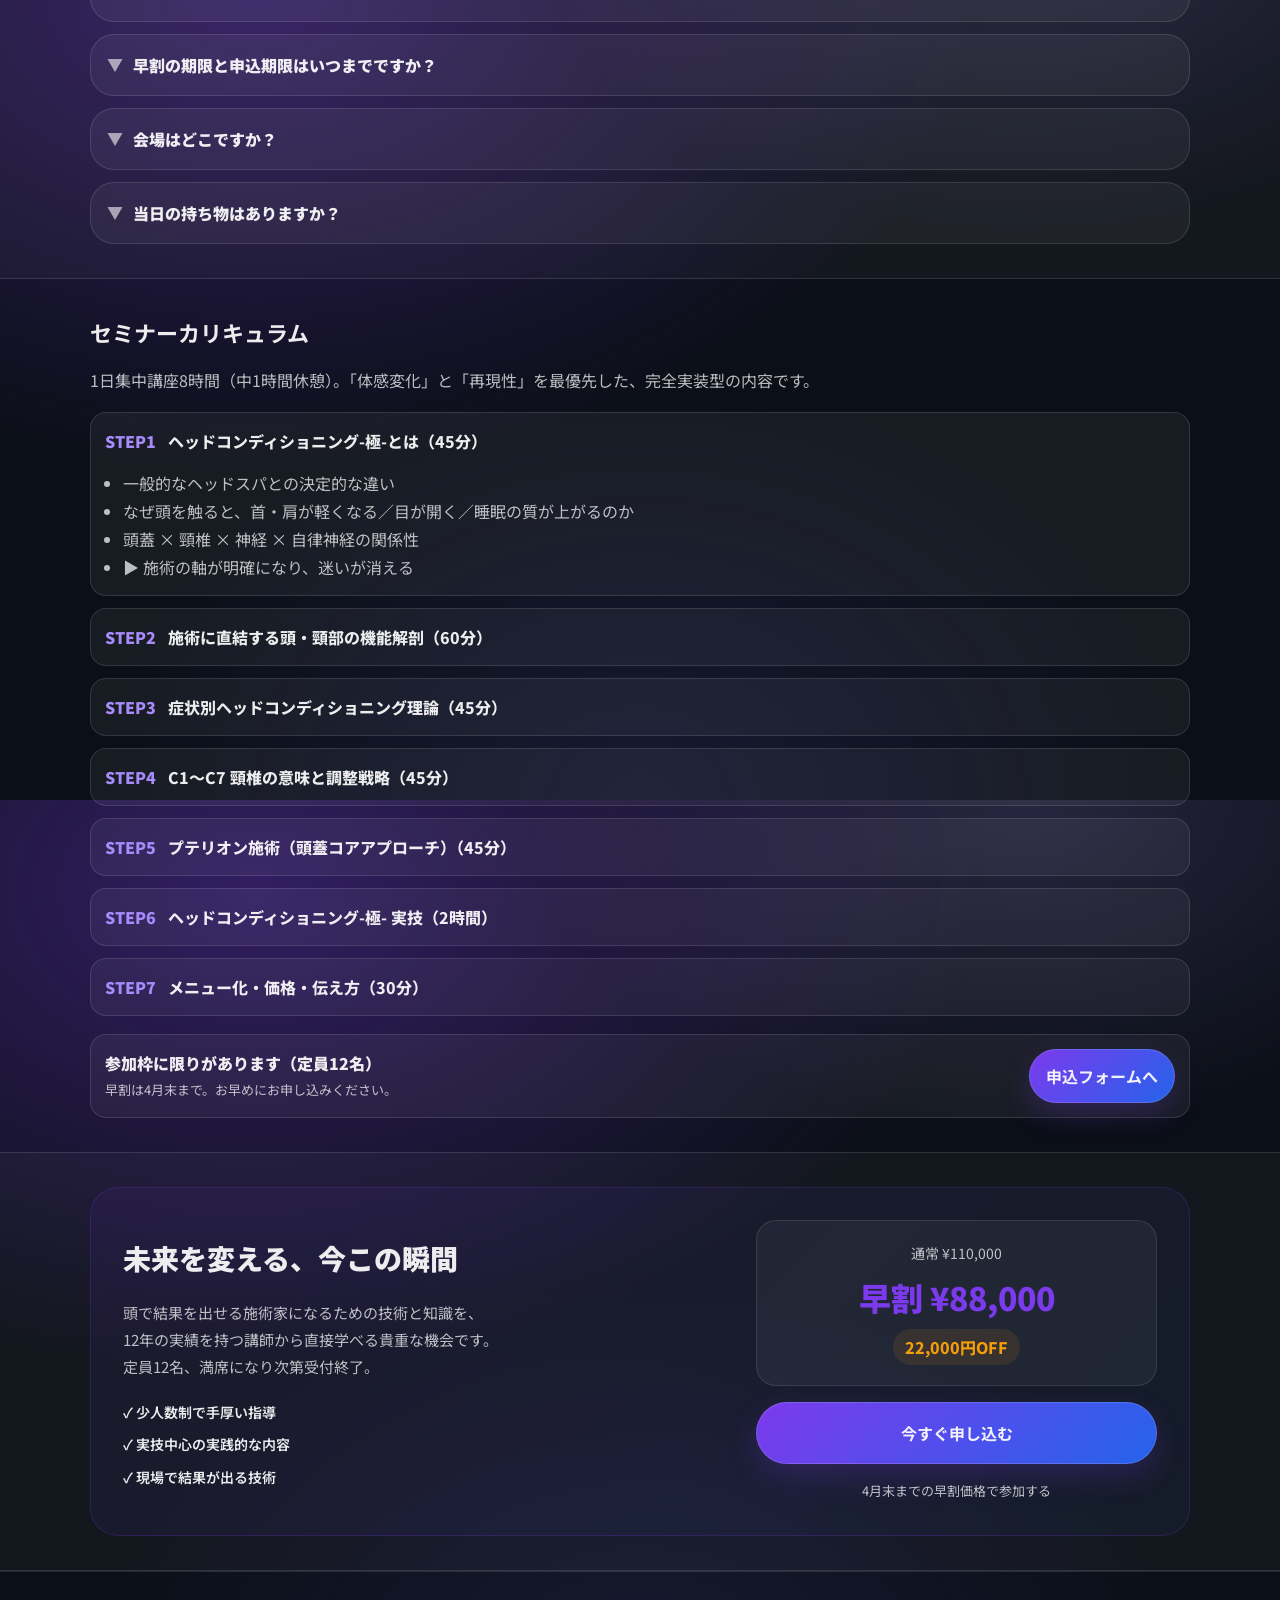
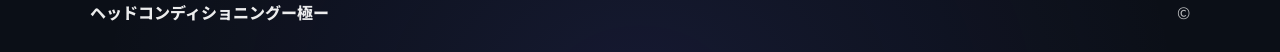
==== commit 89000674: "Sync design with Nagoya LP and update Saitama details" ====
--- a/index.html
+++ b/index.html
@@ -1,441 +1,740 @@
 <!doctype html>
 <html lang="ja">
-<head>
-  <meta charset="utf-8" />
-  <meta name="viewport" content="width=device-width, initial-scale=1" />
-  <meta name="theme-color" content="#0b1220" />
-  <title>ヘッドコンディショニングー極ー｜4/18 10:00-18:00</title>
-  <meta name="description" content="頭・頸椎・神経から整え、「結果を出す」ためのヘッドコンディショニング。4月18日開催。早割 ￥88,000（30%OFF）。" />
-  <link rel="stylesheet" href="./styles.css" />
-</head>
-<body>
-  <a class="skip-link" href="#main">本文へスキップ</a>
-
-  <header class="site-header">
-    <div class="container header-inner">
-      <div class="brand" aria-label="講座LP">
-        <div class="brand-mark" aria-hidden="true"></div>
-        <div class="brand-text">
+  <head>
+    <meta charset="UTF-8" />
+    <meta name="viewport" content="width=device-width, initial-scale=1.0" />
+    <title>ヘッドコンディショニングー極ー</title>
+    <meta name="description" content="頭・頸椎・神経から整え、「結果を出す」ためのヘッドコンディショニング。2026年4月18日 埼玉開催。" />
+
+    <meta property="og:type" content="website" />
+    <meta property="og:title" content="ヘッドコンディショニングー極ー" />
+    <meta property="og:description" content="頭・頸椎・神経から整え、「結果を出す」ためのヘッドコンディショニング。2026年4月18日 埼玉開催。" />
+    <meta property="og:image" content="./norio.jpg" />
+
+    <link rel="preconnect" href="https://fonts.googleapis.com" />
+    <link rel="preconnect" href="https://fonts.gstatic.com" crossorigin />
+    <link href="https://fonts.googleapis.com/css2?family=Noto+Sans+JP:wght@400;500;600;700&display=swap" rel="stylesheet" />
+    <link rel="stylesheet" href="./style.css" />
+  </head>
+  <body>
+    <header class="site-header">
+      <div class="container header-inner">
+        <div class="brand">
           <div class="brand-title">ヘッドコンディショニングー極ー</div>
-          <div class="brand-sub">1日集中講座8時間（中1時間休憩）</div>
+          <div class="brand-subtitle">頭・頸椎・神経から整え、「結果を出す」ためのヘッドコンディショニング</div>
+        </div>
+        <div class="header-cta">
+          <a class="btn btn-primary" href="https://forms.gle/gZYYmqRgoV2mNjo98" target="_blank" rel="noreferrer">今すぐ申し込む</a>
         </div>
       </div>
-
-      <nav class="header-nav" aria-label="ページ内ナビゲーション">
-        <a href="#about">講座概要</a>
-        <a href="#curriculum">内容</a>
-        <a href="#schedule">日程</a>
-        <a href="#price">料金</a>
-        <a href="#faq">FAQ</a>
-      </nav>
-
-      <div class="header-cta">
-        <a class="btn btn-ghost" href="#price">料金を見る</a>
-        <a class="btn btn-primary" href="https://forms.gle/gZYYmqRgoV2mNjo98" target="_blank" rel="noopener noreferrer">今すぐ申し込む</a>
-      </div>
-    </div>
-  </header>
-
-  <main id="main">
-    <section class="hero">
-      <div class="container hero-inner">
-        <div class="hero-copy">
-          <div class="badge">4/18（土）10:00–18:00｜定員12名</div>
-          <h1 class="hero-title">ヘッドコンディショニングー極ー</h1>
-          <p class="hero-lead">頭・頸椎・神経から整え、「結果を出す」ためのヘッドコンディショニング</p>
-
-          <div class="hero-highlights" role="list">
-            <div class="highlight" role="listitem">
-              <div class="highlight-title">一瞬で軽くなる</div>
-              <div class="highlight-text">頭が軽くなるヘッド施術</div>
-            </div>
-            <div class="highlight" role="listitem">
-              <div class="highlight-title">視界がクリアに</div>
-              <div class="highlight-text">眼のスッキリ感・視界の変化</div>
-            </div>
-            <div class="highlight" role="listitem">
-              <div class="highlight-title">即対応</div>
-              <div class="highlight-text">首肩こり・頭痛・自律神経の乱れ</div>
-            </div>
-          </div>
-
-          <div class="hero-cta">
-            <a class="btn btn-primary btn-lg" href="https://forms.gle/gZYYmqRgoV2mNjo98" target="_blank" rel="noopener noreferrer">申込フォームへ</a>
-            <a class="btn btn-ghost btn-lg" href="#schedule">開催情報を見る</a>
-          </div>
-
-          <div class="hero-note">
-            早割：<strong>￥88,000</strong>（30%OFF・税込｜2026年3月末まで）｜通常：￥110,000（税込）
-          </div>
-        </div>
-
-        <div class="hero-aside" aria-label="ビジュアルと開催情報">
-          <div class="hero-visual" aria-label="頭頸部イメージ">
-            <img class="hero-visual-img" src="./toukeibu.png" alt="頭頸部の解剖イメージ" loading="lazy" />
-          </div>
-
-          <div class="hero-card" aria-label="開催情報サマリー">
-            <div class="card">
-              <div class="card-title">開催情報</div>
-              <dl class="kv">
-                <div class="kv-row">
-                  <dt>日時</dt>
-                  <dd>4月18日 10:00〜18:00</dd>
-                </div>
-                <div class="kv-row">
-                  <dt>場所</dt>
-                  <dd><a href="https://share.google/bUKfe7lSC5FQgB48R" target="_blank" rel="noopener noreferrer">会場はこちら</a></dd>
-                </div>
-                <div class="kv-row">
-                  <dt>料金</dt>
-                  <dd>
-                    <span class="price">早割 ￥88,000</span>
-                    <span class="price-sub">（通常 ￥110,000）</span>
-                  </dd>
-                </div>
-              </dl>
-              <a class="btn btn-primary btn-block" href="https://forms.gle/gZYYmqRgoV2mNjo98" target="_blank" rel="noopener noreferrer">参加申し込み</a>
-              <div class="card-foot">※早割：2026年3月末まで／申込期限：開催1週間前まで（定員に達し次第、受付終了）</div>
-            </div>
-          </div>
-        </div>
-      </div>
-
-      <div class="hero-bg" aria-hidden="true"></div>
-    </section>
-
-    <section class="section" id="about">
-      <div class="container">
-        <div class="section-head">
-          <h2 class="section-title">講座概要</h2>
-          <p class="section-lead">― 頭・頸椎・神経・頭蓋から“結果を出す”ヘッド施術 ―</p>
-        </div>
-
-        <div class="grid-2">
+    </header>
+
+    <main>
+      <section class="hero">
+        <div class="container hero-inner">
+          <div class="hero-copy">
+            <div class="hero-badge">埼玉開催｜1日集中 8時間</div>
+            <h1>ヘッドコンディショニングー極ー</h1>
+            <p class="lead">頭・頸椎・神経・頭蓋から“結果を出す”ヘッド施術。<br />「体感変化」と「再現性」を最優先した、完全実装型セミナー。</p>
+
+            <div class="hero-highlights">
+              <div class="highlight-item">
+                <div class="highlight-icon">✓</div>
+                <div class="highlight-text">頭痛・自律神経症状に即対応</div>
+              </div>
+              <div class="highlight-item">
+                <div class="highlight-icon">✓</div>
+                <div class="highlight-text">解剖学に基づく再現性高い技術</div>
+              </div>
+              <div class="highlight-item">
+                <div class="highlight-icon">✓</div>
+                <div class="highlight-text">高単価メニュー化が可能</div>
+              </div>
+            </div>
+
+            <div class="hero-actions">
+              <a class="btn btn-primary btn-large" href="https://forms.gle/gZYYmqRgoV2mNjo98" target="_blank" rel="noreferrer">今すぐ申し込む</a>
+              <a class="btn btn-ghost" href="#details">開催情報を見る</a>
+            </div>
+
+            <div class="badges">
+              <div class="badge">
+                <div class="badge-title">定員</div>
+                <div class="badge-value">12名</div>
+              </div>
+              <div class="badge badge-featured">
+                <div class="badge-title">早割</div>
+                <div class="badge-value">88,000円</div>
+              </div>
+              <div class="badge">
+                <div class="badge-title">通常</div>
+                <div class="badge-value">110,000円</div>
+              </div>
+            </div>
+          </div>
+
+          <div class="hero-media" aria-hidden="true">
+            <img id="heroImage" src="./toukeibu.png" alt="頭部・頸部の解剖図" />
+          </div>
+        </div>
+      </section>
+
+      <section class="section section-muted">
+        <div class="container">
+          <h2>こんなお悩みありませんか？</h2>
+          <p class="lead-2">あなたは、こんな経験はありませんか？</p>
+
+          <div class="story-quote">
+            <div class="story-quote-icon">❝</div>
+            <div class="story-quote-body">
+              <ul class="list list-spaced">
+                <li>首や頭を触っても症状がなかなか変わらない</li>
+                <li>自律神経の症状に対して何をすればいいかわからない</li>
+                <li>頭痛、眼精疲労、めまいなどのクライアントに自信を持って対応できない</li>
+                <li>頭蓋アプローチを学んだけど効果が安定しない</li>
+                <li>そもそも「頭を触る意味」が解剖学的に理解できていない</li>
+              </ul>
+            </div>
+          </div>
+
+          <div class="story-benefit">
+            <div class="story-benefit-title">でも、それはあなたの技術が足りないわけではありません。</div>
+            <div class="story-benefit-desc">多くの場合、<strong>「頭部の本当のメカニズム」</strong>を知らないだけなのです。</div>
+          </div>
+
+          <div class="cta-band" style="margin-top: 20px;">
+            <div class="cta-band-copy">
+              <div class="cta-band-title">この悩み、本気で解決しませんか？</div>
+              <div class="cta-band-desc">頭部の本当のメカニズムを学び、現場で結果を出せる技術を身につける</div>
+            </div>
+            <div class="cta-band-actions">
+              <a class="btn btn-primary" href="https://forms.gle/gZYYmqRgoV2mNjo98" target="_blank" rel="noreferrer">今すぐ申し込む</a>
+            </div>
+          </div>
+        </div>
+      </section>
+
+      <section class="section">
+        <div class="container">
+          <h2>なぜ多くの施術家は結果が出せないのか</h2>
+          <div class="story-lead">
+            <div class="story-lead-conclusion">結論：「頭だけの問題」ではない、連動の崩れが原因</div>
+            <div class="story-lead-points">
+              <div class="story-point">頸椎 × 脳神経 × 蝶形骨 × 側頭骨 × 硬膜 × 自律神経</div>
+              <div class="story-point">多くのセミナーは触り方・手技・感覚だけを教える</div>
+              <div class="story-point">だから現場で<strong>再現できない</strong></div>
+            </div>
+          </div>
+
           <div class="panel">
-            <h3 class="panel-title">こんなお悩みありませんか？</h3>
-            <div class="muted">あなたは、こんな経験はありませんか？</div>
+            <p class="copy">多くの施術家が知らない事実があります。それは</p>
+            <p class="copy" style="font-weight: 900; color: var(--text);">頭の問題の多くは、頭だけの問題ではない</p>
+            <p class="copy">ということです。</p>
+            <p class="copy">実際には、以下の連動が崩れたときに「頭痛」「脳疲労」「自律神経症状」が起こります。</p>
             <ul class="list">
-              <li>首や頭を触っても症状がなかなか変わらない</li>
-              <li>自律神経の症状に対して何をすればいいかわからない</li>
-              <li>頭痛、眼精疲労、めまいなどのクライアントに自信を持って対応できない</li>
-              <li>頭蓋アプローチを学んだけど効果が安定しない</li>
-              <li>そもそも「頭を触る意味」が解剖学的に理解できていない</li>
+              <li>頸椎</li>
+              <li>脳神経</li>
+              <li>蝶形骨</li>
+              <li>側頭骨</li>
+              <li>硬膜</li>
+              <li>自律神経</li>
             </ul>
-            <p class="timeline-text">もし一つでも当てはまるなら、それはあなたの技術が足りないわけではありません。</p>
-            <p class="timeline-text">多くの場合、「頭部の本当のメカニズム」を知らないだけなのです。</p>
+          </div>
+
+          <div class="panel" style="margin-top: 16px;">
+            <p class="copy">しかし多くのセミナーでは</p>
+            <ul class="list">
+              <li>触り方だけ</li>
+              <li>手技の順番だけ</li>
+              <li>感覚的な技術</li>
+            </ul>
+            <p class="copy">だけを教えています。だから現場で<strong>再現できない</strong>のです。</p>
+          </div>
+        </div>
+      </section>
+
+      <section class="section section-muted">
+        <div class="container">
+          <h2>ヘッドコンディショニングー極ーとは</h2>
+          <div class="story-lead">
+            <div class="story-lead-conclusion">結論：頭・頸椎・神経を統合した「臨床ヘッドコンディショニング」</div>
+            <div class="story-lead-points">
+              <div class="story-point">なぜ効くのかを理解しながら使える技術</div>
+              <div class="story-point">現場で<strong>結果</strong>と<strong>再現性</strong>が出せる</div>
+              <div class="story-point">他の施術家との差別化になる</div>
+            </div>
           </div>
 
           <div class="panel">
-            <h3 class="panel-title">なぜ多くの施術家は結果が出せないのか</h3>
-            <p class="timeline-text">多くの施術家が知らない事実があります。それは「頭の問題の多くは頭だけの問題ではない」ということです。</p>
-            <div class="muted">実際には</div>
-            <ul class="list">
-              <li>頸椎／脳神経／蝶形骨／側頭骨</li>
-              <li>硬膜／自律神経</li>
-            </ul>
-            <p class="timeline-text">これらの連動が崩れたときに、頭痛・脳疲労・自律神経症状が起こります。</p>
-            <p class="timeline-text">しかし多くのセミナーでは「触り方だけ」「手技の順番だけ」「感覚的な技術」だけを教えています。だから現場で再現できないのです。</p>
+            <p class="copy">ヘッドコンディショニングー極ーでは、単なるヘッドマッサージではなく</p>
+            <p class="copy" style="font-weight: 900; color: var(--text);">頭・頸椎・神経を統合した「臨床ヘッドコンディショニング」</p>
+            <p class="copy">を学びます。</p>
+          </div>
+
+          <div class="grid two" style="margin-top: 16px;">
+            <div class="panel">
+              <h3>このセミナーで学べること</h3>
+              <ul class="list">
+                <li>頭痛が起こる本当のメカニズム</li>
+                <li>脳疲労が起こる理由</li>
+                <li>蝶形骨と自律神経の関係</li>
+                <li>頸椎と頭蓋の連動</li>
+                <li>神経を整える触診とアプローチ</li>
+              </ul>
+            </div>
+            <div class="panel">
+              <h3>目指すのは</h3>
+              <p class="copy">「なぜ効くのか」を理解しながら使える技術。</p>
+              <p class="copy">だから、現場で<strong>結果</strong>と<strong>再現性</strong>が出せるようになります。</p>
+            </div>
+          </div>
+        </div>
+      </section>
+
+      <section class="section">
+        <div class="container">
+          <h2>セミナーで得られる未来</h2>
+          <div class="story-lead">
+            <div class="story-lead-conclusion">結論：「頭で結果を出せる施術家」になる</div>
+            <div class="story-lead-points">
+              <div class="story-point">頭痛へのアプローチができる</div>
+              <div class="story-point">自律神経症状の理解が深まる</div>
+              <div class="story-point">他の施術家との差別化ができる</div>
+            </div>
           </div>
 
           <div class="panel">
-            <h3 class="panel-title">ヘッドコンディショニングー極ーとは</h3>
-            <p class="timeline-text">ヘッドコンディショニングー極ーでは、単なるヘッドマッサージではなく、頭・頸椎・神経を統合した「臨床ヘッドコンディショニング」を学びます。</p>
-            <h3 class="panel-title">このセミナーで学べること</h3>
-            <ul class="list">
-              <li>頭痛が起こる本当のメカニズム</li>
-              <li>脳疲労が起こる理由</li>
-              <li>蝶形骨と自律神経の関係</li>
-              <li>頸椎と頭蓋の連動</li>
-              <li>神経を整える触診とアプローチ</li>
-            </ul>
-            <p class="timeline-text">つまり「なぜ効くのか」を理解しながら使える技術を学ぶことができます。</p>
-          </div>
-
-          <div class="panel">
-            <h3 class="panel-title">セミナーで得られる未来</h3>
-            <p class="timeline-text">このセミナーを受講することで</p>
+            <p class="copy">このセミナーを受講することで</p>
             <ul class="list">
               <li>頭痛へのアプローチができるようになる</li>
               <li>自律神経症状の理解が深まる</li>
               <li>頭部アプローチの再現性が上がる</li>
               <li>他の施術家との差別化ができる</li>
             </ul>
-            <p class="timeline-text">つまり「頭で結果を出せる施術家」になることができます。</p>
-          </div>
-        </div>
-
-        <div class="panel mt">
-          <h3 class="panel-title">お申し込みについて</h3>
-          <p class="timeline-text">今回のセミナーでは、技術だけではなく「結果を出すための頭部コンディショニング」をすべて公開します。</p>
-          <p class="timeline-text">少人数制のため、定員に達し次第締め切りとなります。</p>
-          <p class="timeline-text">もしあなたが「自律神経症状に対応できる技術を学びたい」「他の施術家と差別化したい」「頭部アプローチを本物にしたい」そう思うなら、ぜひこの機会にご参加ください。</p>
-          <div class="hero-cta">
-            <a class="btn btn-primary btn-lg" href="https://forms.gle/gZYYmqRgoV2mNjo98" target="_blank" rel="noopener noreferrer">申込フォームへ</a>
-            <a class="btn btn-ghost btn-lg" href="#schedule">セミナー詳細を見る</a>
-          </div>
-        </div>
+            <p class="copy" style="font-weight: 900; color: var(--text);">つまり「頭で結果を出せる施術家」になることができます。</p>
+          </div>
+
+          <div class="cta-band" style="margin-top: 18px;">
+            <div class="cta-band-copy">
+              <div class="cta-band-title">少人数制（定員12名）</div>
+              <div class="cta-band-desc">定員に達し次第締め切りとなります。</div>
+            </div>
+            <div class="cta-band-actions">
+              <a class="btn btn-primary" href="https://forms.gle/gZYYmqRgoV2mNjo98" target="_blank" rel="noreferrer">申込フォームへ</a>
+            </div>
+          </div>
+
+          <div class="cta-band" style="margin-top: 16px;">
+            <div class="cta-band-copy">
+              <div class="cta-band-title">未来を変える、今この瞬間</div>
+              <div class="cta-band-desc">頭で結果を出せる施術家になる第一歩を踏み出す</div>
+            </div>
+            <div class="cta-band-actions">
+              <a class="btn btn-primary btn-large" href="https://forms.gle/gZYYmqRgoV2mNjo98" target="_blank" rel="noreferrer">今すぐ申し込む</a>
+            </div>
+          </div>
+        </div>
+      </section>
+
+      <section id="details" class="section">
+        <div class="container">
+          <h2>開催情報</h2>
+
+          <div class="grid cards">
+            <div class="card">
+              <div class="card-title">日時</div>
+              <div class="card-body">4月18日（土）10:00〜18:00</div>
+            </div>
+            <div class="card">
+              <div class="card-title">会場</div>
+              <div class="card-body">
+                埼玉県（詳細は申込後にご案内）<br />
+                <a class="inline-link" href="https://share.google/bUKfe7lSC5FQgB48R" target="_blank" rel="noreferrer">会場詳細はこちら</a>
+              </div>
+            </div>
+            <div class="card">
+              <div class="card-title">定員</div>
+              <div class="card-body">12名まで</div>
+            </div>
+            <div class="card">
+              <div class="card-title">申込締切</div>
+              <div class="card-body">セミナーの1週間前まで申込可</div>
+            </div>
+          </div>
+
+          <div class="pricing-card">
+            <div class="pricing-header">
+              <div class="pricing-original">通常価格</div>
+              <div class="pricing-price">¥110,000</div>
+            </div>
+            <div class="pricing-divider">
+              <div class="pricing-arrow">↓</div>
+              <div class="pricing-discount">22,000円OFF</div>
+            </div>
+            <div class="pricing-featured">
+              <div class="pricing-badge">早割</div>
+              <div class="pricing-price">¥88,000</div>
+              <div class="pricing-note">4月末まで</div>
+            </div>
+          </div>
+
+          <div class="cta-band">
+            <div class="cta-band-copy">
+              <div class="cta-band-title">申込はこちら</div>
+              <div class="cta-band-desc">フォーム送信で申込完了です。</div>
+            </div>
+            <div class="cta-band-actions">
+              <a class="btn btn-primary" href="https://forms.gle/gZYYmqRgoV2mNjo98" target="_blank" rel="noreferrer">申込フォームへ</a>
+            </div>
+          </div>
+
+          <div class="scarcity-notice">
+            <div class="scarcity-icon">⚠️</div>
+            <div class="scarcity-text">
+              <div class="scarcity-title">【重要】定員に達し次第、受付終了となります</div>
+              <div class="scarcity-desc">定員は12名のみ。満席の場合はキャンセル待ちとなりますので、お早めにお申し込みください。</div>
+            </div>
+          </div>
+
+          <div class="cta-band" style="margin-top: 20px;">
+            <div class="cta-band-copy">
+              <div class="cta-band-title">今すぐ席を確保する</div>
+              <div class="cta-band-desc">早割88,000円で参加する最後のチャンス</div>
+            </div>
+            <div class="cta-band-actions">
+              <a class="btn btn-primary btn-large" href="https://forms.gle/gZYYmqRgoV2mNjo98" target="_blank" rel="noreferrer">今すぐ申し込む</a>
+            </div>
+          </div>
+
+          <div class="panel" style="margin-top: 16px;">
+            <h3>お申し込みについて</h3>
+            <p class="copy">今回のセミナーでは、技術だけではなく「結果を出すための頭部コンディショニング」をすべて公開します。</p>
+            <p class="copy">少人数制のため、定員に達し次第締め切りとなります。</p>
+            <p class="copy">もしあなたが</p>
+            <ul class="list">
+              <li>自律神経症状に対応できる技術を学びたい</li>
+              <li>他の施術家と差別化したい</li>
+              <li>頭部アプローチを本物にしたい</li>
+            </ul>
+            <p class="copy">そう思うなら、ぜひこの機会にご参加ください。</p>
+          </div>
+        </div>
+      </section>
+
+      <section class="section section-muted">
+        <div class="container">
+          <h2>講座概要</h2>
+          <p class="lead-2">― 頭・頸椎・神経・頭蓋から“結果を出す”ヘッド施術 ―</p>
+
+          <div class="grid two">
+            <div class="panel">
+              <h3>このセミナーで習得できること</h3>
+              <ul class="list">
+                <li>頭が一瞬で軽くなるヘッド施術</li>
+                <li>眼のスッキリ感・視界のクリアさを出す技術</li>
+                <li>首・肩こり、頭痛、自律神経の乱れへの即対応</li>
+                <li>明日から自店メニューとして導入できる完成度</li>
+              </ul>
+            </div>
+
+            <div class="panel">
+              <h3>大事にしていること</h3>
+              <ul class="list">
+                <li>※リラクゼーション目的ではありません</li>
+                <li>※「体感変化」と「再現性」を最優先した施術です</li>
+                <li>※ボキボキなし／強刺激なし（再現性重視）</li>
+              </ul>
+            </div>
+          </div>
+
+          <div class="panel" style="margin-top: 16px;">
+            <h3>受講後にできるようになること</h3>
+            <ul class="list">
+              <li>頭痛・首肩こり・眼精疲労に即対応</li>
+              <li>プテリオンを“意味を理解して”使える</li>
+              <li>頸椎を感覚ではなく構造で調整できる</li>
+              <li>高単価ヘッドメニューとして自信を持って提供</li>
+            </ul>
+          </div>
+        </div>
+      </section>
+
+      <section class="section">
+        <div class="container">
+          <h2>講師</h2>
+          <p class="lead-2">12年の実績と多分野の専門性</p>
+
+          <div class="profile-card profile-premium">
+            <div class="profile-avatar">
+              <img src="./norio.jpg" alt="" />
+            </div>
+            <div class="profile-main">
+              <div class="profile-name">原口 慶篤（はらぐち のりあつ）</div>
+              <div class="profile-role">パーソナルトレーナー / 整体師 / コンディショニング講師</div>
+              
+              <div class="profile-badges">
+                <div class="profile-badge">臨床経験 12年以上</div>
+                <div class="profile-badge">解剖学専門</div>
+                <div class="profile-badge">頭蓋アプローチ</div>
+                <div class="profile-badge">東京サミット登壇</div>
+                <div class="profile-badge">全国セミナー開催</div>
+              </div>
+
+              <div class="profile-section">
+                <div class="profile-section-title">■ 経歴</div>
+                <div class="profile-text">
+                  身体の改善に12年以上向き合い続け、西洋医学と東洋医学を融合したコンディショニングアプローチを指導。現在はパーソナルトレーニング、整体施術、コンディショニング指導、セミナー講師として活動し、全国のトレーナー・治療家への技術指導も行っている。
+                </div>
+              </div>
+
+              <div class="profile-section">
+                <div class="profile-section-title">■ 専門分野</div>
+                <div class="profile-grid">
+                  <div class="profile-item">解剖学</div>
+                  <div class="profile-item">運動学</div>
+                  <div class="profile-item">神経学</div>
+                  <div class="profile-item">カイロプラクティック</div>
+                  <div class="profile-item">オステオパシー</div>
+                  <div class="profile-item">経絡（東洋医学）</div>
+                  <div class="profile-item">内臓アプローチ</div>
+                  <div class="profile-item">頭蓋骨アプローチ</div>
+                  <div class="profile-item">コンディショニングトレーニング</div>
+                </div>
+              </div>
+
+              <div class="profile-section">
+                <div class="profile-section-title">■ 主な実績</div>
+                <div class="profile-achievements">
+                  <div class="achievement-item">・ 東京サミットにて130名の前で登壇</div>
+                  <div class="achievement-item">・ 経営者・アスリートへの身体コンディショニング指導</div>
+                  <div class="achievement-item">・ 全国でのセミナー開催（延べ500名以上指導）</div>
+                  <div class="achievement-item">・ 頭蓋・神経アプローチの技術指導</div>
+                </div>
+              </div>
+
+              <div class="profile-section">
+                <div class="profile-section-title">■ セミナー指導分野</div>
+                <div class="profile-grid">
+                  <div class="profile-item">コンディショニング技術</div>
+                  <div class="profile-item">神経アプローチ</div>
+                  <div class="profile-item">頭蓋アプローチ</div>
+                  <div class="profile-item">動作改善</div>
+                  <div class="profile-item">身体評価</div>
+                </div>
+              </div>
+            </div>
+          </div>
+
+          <div class="cta-band" style="margin-top: 20px;">
+            <div class="cta-band-copy">
+              <div class="cta-band-title">本物の技術を、本物から学ぶ</div>
+              <div class="cta-band-desc">12年の経験と多分野の専門性を持つ講師から直接学べる貴重な機会</div>
+            </div>
+            <div class="cta-band-actions">
+              <a class="btn btn-primary" href="https://forms.gle/gZYYmqRgoV2mNjo98" target="_blank" rel="noreferrer">今すぐ申し込む</a>
+            </div>
+          </div>
+        </div>
+      </section>
+
+      <section class="section section-muted">
+        <div class="container">
+          <h2>よくある質問</h2>
+          <p class="lead-2">参加前に多い質問をまとめました。</p>
+
+          <div class="faq">
+            <details class="faq-item" open>
+              <summary>対象はどんな方ですか？</summary>
+              <div class="faq-body">パーソナルトレーナー／整体師／セラピストの方が対象です。</div>
+            </details>
+
+            <details class="faq-item">
+              <summary>強い刺激やボキボキはありますか？</summary>
+              <div class="faq-body">ありません。ボキボキなし／強刺激なしで、再現性を重視した内容です。</div>
+            </details>
+
+            <details class="faq-item">
+              <summary>早割の期限と申込期限はいつまでですか？</summary>
+              <div class="faq-body">早割は4月末まで。申込期限は開催1週間前までです（定員に達し次第、受付終了）。</div>
+            </details>
+
+            <details class="faq-item">
+              <summary>会場はどこですか？</summary>
+              <div class="faq-body">
+                埼玉県内の会場で開催します。<a class="inline-link" href="https://share.google/bUKfe7lSC5FQgB48R" target="_blank" rel="noreferrer">会場詳細はこちら</a>
+              </div>
+            </details>
+
+            <details class="faq-item">
+              <summary>当日の持ち物はありますか？</summary>
+              <div class="faq-body">動きやすい服装（実技ができるもの）をご用意ください。筆記用具もあると安心です。</div>
+            </details>
+          </div>
+        </div>
+      </section>
+
+      <section class="section">
+        <div class="container">
+          <h2>セミナーカリキュラム</h2>
+          <p class="lead-2">1日集中講座8時間（中1時間休憩）。「体感変化」と「再現性」を最優先した、完全実装型の内容です。</p>
+
+          <div class="steps">
+            <details class="step" open>
+              <summary>
+                <span class="step-kicker">STEP1</span>
+                <span class="step-title">ヘッドコンディショニング-極-とは（45分）</span>
+              </summary>
+              <div class="step-body">
+                <ul class="list">
+                  <li>一般的なヘッドスパとの決定的な違い</li>
+                  <li>なぜ頭を触ると、首・肩が軽くなる／目が開く／睡眠の質が上がるのか</li>
+                  <li>頭蓋 × 頸椎 × 神経 × 自律神経の関係性</li>
+                  <li>▶︎ 施術の軸が明確になり、迷いが消える</li>
+                </ul>
+              </div>
+            </details>
+
+            <details class="step">
+              <summary>
+                <span class="step-kicker">STEP2</span>
+                <span class="step-title">施術に直結する頭・頸部の機能解剖（60分）</span>
+              </summary>
+              <div class="step-body">
+                <ul class="list">
+                  <li>頭皮・頭蓋（前頭骨／側頭骨／後頭骨）の役割</li>
+                  <li>後頭下筋群と頭の重さの関係</li>
+                  <li>神経（特に三叉神経・迷走神経）とヘッド施術</li>
+                  <li>頸椎（C1〜C7）と症状の関係性</li>
+                  <li>▶︎ 「なぜそこを触るのか」を説明できるようになる</li>
+                </ul>
+              </div>
+            </details>
+
+            <details class="step">
+              <summary>
+                <span class="step-kicker">STEP3</span>
+                <span class="step-title">症状別ヘッドコンディショニング理論（45分）</span>
+              </summary>
+              <div class="step-body">
+                <div class="mini-title">対応できる代表症状</div>
+                <ul class="list">
+                  <li>片頭痛／緊張性頭痛</li>
+                  <li>慢性的な首・肩こり</li>
+                  <li>症状ごとの「優先部位」「触れてはいけないポイント」「施術順」</li>
+                  <li>▶︎ 症状に合わせた“組み立て施術”が可能に</li>
+                </ul>
+              </div>
+            </details>
+
+            <details class="step">
+              <summary>
+                <span class="step-kicker">STEP4</span>
+                <span class="step-title">C1〜C7 頸椎の意味と調整戦略（45分）</span>
+              </summary>
+              <div class="step-body">
+                <ul class="list">
+                  <li>C1〜C7それぞれが持つ身体・神経的意味</li>
+                  <li>頸椎から読み取れる、ストレス状態／呼吸の浅さ／自律神経の偏り</li>
+                  <li>優先して調整すべき頸椎の見極め方</li>
+                  <li>▶︎ 感覚ではなく、根拠を持って頸椎を触れる</li>
+                </ul>
+              </div>
+            </details>
+
+            <details class="step">
+              <summary>
+                <span class="step-kicker">STEP5</span>
+                <span class="step-title">プテリオン施術（頭蓋コアアプローチ）（45分）</span>
+              </summary>
+              <div class="step-body">
+                <ul class="list">
+                  <li>プテリオン：前頭骨・側頭骨・蝶形骨・頭頂骨が交差する頭蓋の要ポイント</li>
+                  <li>側頭／眼／顎／脳疲労に変化が出やすい核となる技術</li>
+                  <li>▶︎ 「ここを触ると一気に変わる」核となる技術</li>
+                </ul>
+              </div>
+            </details>
+
+            <details class="step">
+              <summary>
+                <span class="step-kicker">STEP6</span>
+                <span class="step-title">ヘッドコンディショニング-極- 実技（2時間）</span>
+              </summary>
+              <div class="step-body">
+                <ul class="list">
+                  <li>施術前評価（頭・目・首・呼吸）</li>
+                  <li>頭皮・頭蓋アプローチ／プテリオン施術</li>
+                  <li>後頭下筋群・頸椎調整／自律神経を整える最終アプローチ</li>
+                  <li>▶︎ 20〜30分で“結果が出る流れ”を完全習得</li>
+                </ul>
+              </div>
+            </details>
+
+            <details class="step">
+              <summary>
+                <span class="step-kicker">STEP7</span>
+                <span class="step-title">メニュー化・価格・伝え方（30分）</span>
+              </summary>
+              <div class="step-body">
+                <ul class="list">
+                  <li>メニュー構成例（単体／他メニューとの組み合わせ）</li>
+                  <li>クライアントへの説明テンプレート</li>
+                  <li>▶︎ 学びで終わらせず、売上に直結</li>
+                </ul>
+              </div>
+            </details>
+          </div>
+
+          <div class="cta-band" style="margin-top: 18px;">
+            <div class="cta-band-copy">
+              <div class="cta-band-title">参加枠に限りがあります（定員12名）</div>
+              <div class="cta-band-desc">早割は4月末まで。お早めにお申し込みください。</div>
+            </div>
+            <div class="cta-band-actions">
+              <a class="btn btn-primary" href="https://forms.gle/gZYYmqRgoV2mNjo98" target="_blank" rel="noreferrer">申込フォームへ</a>
+            </div>
+          </div>
+        </div>
+      </section>
+
+      <!-- Final CTA Section -->
+      <section class="section section-muted">
+        <div class="container">
+          <div class="final-cta">
+            <div class="final-cta-content">
+              <h2>未来を変える、今この瞬間</h2>
+              <p class="final-cta-desc">
+                頭で結果を出せる施術家になるための技術と知識を、<br>
+                12年の実績を持つ講師から直接学べる貴重な機会です。<br>
+                定員12名、満席になり次第受付終了。
+              </p>
+              <div class="final-cta-features">
+                <div class="final-feature">✓ 少人数制で手厚い指導</div>
+                <div class="final-feature">✓ 実技中心の実践的な内容</div>
+                <div class="final-feature">✓ 現場で結果が出る技術</div>
+              </div>
+            </div>
+            <div class="final-cta-actions">
+              <div class="final-cta-pricing">
+                <div class="final-price-original">通常 ¥110,000</div>
+                <div class="final-price-featured">早割 ¥88,000</div>
+                <div class="final-price-save">22,000円OFF</div>
+              </div>
+              <a class="btn btn-primary btn-large btn-block" href="https://forms.gle/gZYYmqRgoV2mNjo98" target="_blank" rel="noreferrer">
+                今すぐ申し込む
+              </a>
+              <div class="final-cta-note">4月末までの早割価格で参加する</div>
+            </div>
+          </div>
+        </div>
+      </section>
+    </main>
+
+    <footer class="footer">
+      <div class="container footer-inner">
+        <div class="footer-title">ヘッドコンディショニングー極ー</div>
+        <div class="footer-sub">©</div>
       </div>
-    </section>
-
-    <section class="section" id="curriculum">
-      <div class="container">
-        <div class="section-head">
-          <h2 class="section-title">セミナーカリキュラム</h2>
-          <p class="section-lead">1日集中講座8時間（中1時間休憩）。「体感変化」と「再現性」を最優先した、完全実装型の内容です。</p>
-        </div>
-
-        <div class="timeline">
-          <div class="timeline-item">
-            <div class="timeline-time">STEP1</div>
-            <div class="timeline-body">
-              <div class="timeline-title">ヘッドコンディショニング-極-とは（45分）</div>
-              <ul class="list">
-                <li>一般的なヘッドスパとの決定的な違い</li>
-                <li>なぜ頭を触ると、首・肩が軽くなる／目が開く／睡眠の質が上がるのか</li>
-                <li>頭蓋 × 頸椎 × 神経 × 自律神経の関係性</li>
-              </ul>
-              <p class="timeline-text">▶︎ 施術の軸が明確になり、迷いが消える</p>
-            </div>
-          </div>
-          <div class="timeline-item">
-            <div class="timeline-time">STEP2</div>
-            <div class="timeline-body">
-              <div class="timeline-title">施術に直結する頭・頸部の機能解剖（60分）</div>
-              <ul class="list">
-                <li>頭皮・頭蓋（前頭骨／側頭骨／後頭骨）の役割</li>
-                <li>後頭下筋群と頭の重さの関係</li>
-                <li>神経（特に三叉神経・迷走神経）とヘッド施術</li>
-                <li>頸椎（C1〜C7）と症状の関係性</li>
-              </ul>
-              <p class="timeline-text">▶︎ 「なぜそこを触るのか」を説明できるようになる</p>
-            </div>
-          </div>
-          <div class="timeline-item">
-            <div class="timeline-time">STEP3</div>
-            <div class="timeline-body">
-              <div class="timeline-title">症状別ヘッドコンディショニング理論（45分）</div>
-              <div class="muted">対応できる代表症状</div>
-              <ul class="list">
-                <li>片頭痛／緊張性頭痛</li>
-                <li>慢性的な首・肩こり</li>
-                <li>症状ごとの「優先部位」「触れてはいけないポイント」「施術順」</li>
-              </ul>
-              <p class="timeline-text">▶︎ 症状に合わせた“組み立て施術”が可能に</p>
-            </div>
-          </div>
-          <div class="timeline-item">
-            <div class="timeline-time">STEP4</div>
-            <div class="timeline-body">
-              <div class="timeline-title">C1〜C7 頸椎の意味と調整戦略（45分）</div>
-              <ul class="list">
-                <li>C1〜C7それぞれが持つ身体・神経的意味</li>
-                <li>頸椎から読み取れる、ストレス状態／呼吸の浅さ／自律神経の偏り</li>
-                <li>優先して調整すべき頸椎の見極め方</li>
-              </ul>
-              <p class="timeline-text">▶︎ 感覚ではなく、根拠を持って頸椎を触れる</p>
-            </div>
-          </div>
-          <div class="timeline-item">
-            <div class="timeline-time">STEP5</div>
-            <div class="timeline-body">
-              <div class="timeline-title">プテリオン施術（頭蓋コアアプローチ）（45分）</div>
-              <ul class="list">
-                <li>プテリオン：前頭骨・側頭骨・蝶形骨・頭頂骨が交差する頭蓋の要ポイント</li>
-                <li>側頭／眼／顎／脳疲労に変化が出やすい核となる技術</li>
-              </ul>
-              <p class="timeline-text">▶︎ 「ここを触ると一気に変わる」核となる技術</p>
-            </div>
-          </div>
-          <div class="timeline-item">
-            <div class="timeline-time">STEP6</div>
-            <div class="timeline-body">
-              <div class="timeline-title">ヘッドコンディショニング-極- 実技（2時間）</div>
-              <ul class="list">
-                <li>施術前評価（頭・目・首・呼吸）</li>
-                <li>頭皮・頭蓋アプローチ／プテリオン施術</li>
-                <li>後頭下筋群・頸椎調整／自律神経を整える最終アプローチ</li>
-              </ul>
-              <p class="timeline-text">▶︎ 20〜30分で“結果が出る流れ”を完全習得</p>
-            </div>
-          </div>
-          <div class="timeline-item">
-            <div class="timeline-time">STEP7</div>
-            <div class="timeline-body">
-              <div class="timeline-title">メニュー化・価格・伝え方（30分）</div>
-              <ul class="list">
-                <li>メニュー構成例（単体／他メニューとの組み合わせ）</li>
-                <li>クライアントへの説明テンプレート</li>
-              </ul>
-              <p class="timeline-text">▶︎ 学びで終わらせず、売上に直結</p>
-            </div>
-          </div>
-        </div>
-      </div>
-    </section>
-
-    <section class="section" id="schedule">
-      <div class="container">
-        <div class="section-head">
-          <h2 class="section-title">開催情報</h2>
-          <p class="section-lead">セミナー概要（定員・対象・ゴール）も合わせて記載しています。</p>
-        </div>
-
-        <div class="grid-2">
-          <div class="panel">
-            <h3 class="panel-title">日時</h3>
-            <p class="big">4月18日 10:00〜18:00</p>
-            <div class="muted">1日集中講座8時間（中1時間休憩）</div>
-          </div>
-          <div class="panel">
-            <h3 class="panel-title">場所</h3>
-            <p class="big"><a href="https://share.google/bUKfe7lSC5FQgB48R" target="_blank" rel="noopener noreferrer">会場はこちら</a></p>
-            <div class="muted">地図リンク（Google）</div>
-          </div>
-        </div>
-
-        <div class="panel mt">
-          <h3 class="panel-title">セミナー概要</h3>
-          <div class="chips">
-            <span class="chip">セミナー名：ヘッドコンディショニング-極-</span>
-            <span class="chip">開催形式：1日集中講座8時間（中1時間休憩）</span>
-            <span class="chip">定員：12名</span>
-            <span class="chip">対象：パーソナルトレーナー／整体師／セラピスト</span>
-            <span class="chip">ゴール：明日から店のメニューとして使える状態</span>
-          </div>
-        </div>
-      </div>
-    </section>
-
-    <section class="section" id="price">
-      <div class="container">
-        <div class="section-head">
-          <h2 class="section-title">料金</h2>
-          <p class="section-lead">早割を強調しつつ、通常料金も明確に表示します。</p>
-        </div>
-
-        <div class="pricing">
-          <div class="price-card">
-            <div class="price-top">
-              <div class="price-name">早割（30%OFF）</div>
-              <div class="price-amount">￥88,000</div>
-              <div class="price-caption">通常 ￥110,000（税込）｜早割期限：2026年3月末まで</div>
-            </div>
-            <ul class="list">
-              <li>講座参加</li>
-              <li>当日資料（データ）</li>
-              <li>テンプレート一式</li>
-            </ul>
-            <a class="btn btn-primary btn-block" href="https://forms.gle/gZYYmqRgoV2mNjo98" target="_blank" rel="noopener noreferrer">早割で申し込む</a>
-          </div>
-
-          <div class="price-card alt">
-            <div class="price-top">
-              <div class="price-name">通常料金</div>
-              <div class="price-amount">￥110,000</div>
-              <div class="price-caption">（税込）</div>
-            </div>
-            <ul class="list">
-              <li>講座参加</li>
-              <li>当日資料（データ）</li>
-              <li>テンプレート一式</li>
-            </ul>
-            <a class="btn btn-ghost btn-block" href="https://forms.gle/gZYYmqRgoV2mNjo98" target="_blank" rel="noopener noreferrer">通常で申し込む</a>
-          </div>
-        </div>
-
-        <div class="notice">
-          <div class="notice-title">お支払い・キャンセルについて</div>
-          <div class="notice-text">申込期限：開催1週間前まで。お支払い方法／領収書／キャンセル規定などがあれば、こちらに追記してください。</div>
-        </div>
-      </div>
-    </section>
-
-    <section class="section" id="instructor">
-      <div class="container">
-        <div class="section-head">
-          <h2 class="section-title">講師</h2>
-          <p class="section-lead">講師紹介</p>
-        </div>
-
-        <div class="instructor">
-          <div class="avatar">
-            <img class="avatar-img" src="./norio.jpg" alt="講師写真：原口 慶篤" loading="lazy" />
-          </div>
-          <div>
-            <div class="instructor-name">原口 慶篤</div>
-            <div class="muted">パーソナルトレーナー / 整体師 / コンディショニング講師</div>
-            <p class="instructor-bio">
-              14歳の頃に筋トレを始めたことをきっかけにトレーナー業界へ。専門学校卒業後、鍼灸整骨院に就職し、トレーナー・整体師として現場経験を積む。もっと知識が欲しくて2019年に専門学校へ再入学。学生のまま2020年に独立し、コンディショニングを武器にHP無し広告無し口コミ紹介のみでリピート客が後を絶たない。他のトレーナーとは違う異色な経歴と独自に編み出したゼロ調整技術で様々な身体の問題を解決する。現在は企業研修4社の身体のプロにコンディショニング等の技術指導をしている。
-            </p>
-          </div>
-        </div>
-      </div>
-    </section>
-
-    <section class="section" id="faq">
-      <div class="container">
-        <div class="section-head">
-          <h2 class="section-title">よくある質問</h2>
-          <p class="section-lead">参加前に多い質問をまとめました。</p>
-        </div>
-
-        <div class="faq">
-          <details class="faq-item">
-            <summary>対象はどんな方ですか？</summary>
-            <div class="faq-body">パーソナルトレーナー／整体師／セラピストの方が対象です。</div>
-          </details>
-          <details class="faq-item">
-            <summary>強い刺激やボキボキはありますか？</summary>
-            <div class="faq-body">ありません。ボキボキなし／強刺激なしで、再現性を重視した内容です。</div>
-          </details>
-          <details class="faq-item">
-            <summary>早割の期限と申込期限はいつまでですか？</summary>
-            <div class="faq-body">早割は2026年3月末まで。申込期限は開催1週間前までです（定員に達し次第、受付終了）。</div>
-          </details>
-          <details class="faq-item">
-            <summary>会場はどこですか？</summary>
-            <div class="faq-body"><a href="https://share.google/bUKfe7lSC5FQgB48R" target="_blank" rel="noopener noreferrer">こちらの地図リンク</a>をご確認ください。</div>
-          </details>
-        </div>
-      </div>
-    </section>
-
-    <section class="cta">
-      <div class="container cta-inner">
-        <div>
-          <div class="cta-title">定員12名の少人数開催</div>
-          <div class="cta-text">枠が埋まり次第、受付終了となります。</div>
-        </div>
-        <a class="btn btn-primary btn-lg" href="https://forms.gle/gZYYmqRgoV2mNjo98" target="_blank" rel="noopener noreferrer">申し込む</a>
-      </div>
-    </section>
-  </main>
-
-  <footer class="site-footer">
-    <div class="container footer-inner">
-      <div class="footer-left">
-        <div class="footer-title">ヘッドコンディショニングー極ー</div>
-        <div class="muted">© <span id="y"></span> All rights reserved.</div>
-      </div>
-      <div class="footer-right">
-        <a href="#main">トップへ戻る</a>
-      </div>
-    </div>
-  </footer>
-
-  <div class="sticky-cta" role="region" aria-label="申し込み導線">
-    <div class="sticky-inner container">
-      <div class="sticky-meta">
-        <div class="sticky-date">4/18 10:00–18:00</div>
-        <div class="sticky-price">早割 ￥88,000（30%OFF）</div>
-      </div>
-      <a class="btn btn-primary" href="https://forms.gle/gZYYmqRgoV2mNjo98" target="_blank" rel="noopener noreferrer">申込フォーム</a>
-    </div>
-  </div>
-
-  <script>
-    document.getElementById('y').textContent = new Date().getFullYear();
-  </script>
-</body>
+    </footer>
+
+    <script>
+      (() => {
+        const img = document.getElementById('heroImage');
+        if (!img) return;
+
+        const makeTransparentAndCrop = () => {
+          try {
+            const canvas = document.createElement('canvas');
+            const ctx = canvas.getContext('2d');
+            if (!ctx) return;
+
+            const w = img.naturalWidth;
+            const h = img.naturalHeight;
+            if (!w || !h) return;
+
+            canvas.width = w;
+            canvas.height = h;
+            ctx.drawImage(img, 0, 0);
+
+            const imageData = ctx.getImageData(0, 0, w, h);
+            const data = imageData.data;
+
+            const threshold = 220;
+            const margin = 12;
+
+            let minX = w;
+            let minY = h;
+            let maxX = 0;
+            let maxY = 0;
+            let hasContent = false;
+
+            for (let i = 0; i < data.length; i += 4) {
+              const r = data[i];
+              const g = data[i + 1];
+              const b = data[i + 2];
+              const max = Math.max(r, g, b);
+              const min = Math.min(r, g, b);
+              const range = max - min;
+              const bright = (r + g + b) / 3;
+
+              const isAlmostGray = range <= 26;
+              const isBright = bright >= threshold;
+
+              if (isBright && isAlmostGray) {
+                if (bright >= 245) {
+                  data[i + 3] = 0;
+                } else {
+                  const t = (bright - threshold) / (245 - threshold);
+                  data[i + 3] = Math.round(255 * (1 - t) * (1 - t));
+                }
+              }
+
+              if (data[i + 3] > 8) {
+                const px = (i / 4) % w;
+                const py = Math.floor(i / 4 / w);
+                if (px < minX) minX = px;
+                if (py < minY) minY = py;
+                if (px > maxX) maxX = px;
+                if (py > maxY) maxY = py;
+                hasContent = true;
+              }
+            }
+
+            ctx.putImageData(imageData, 0, 0);
+
+            if (!hasContent) {
+              img.src = canvas.toDataURL('image/png');
+              return;
+            }
+
+            minX = Math.max(0, minX - margin);
+            minY = Math.max(0, minY - margin);
+            maxX = Math.min(w - 1, maxX + margin);
+            maxY = Math.min(h - 1, maxY + margin);
+
+            const cw = maxX - minX + 1;
+            const ch = maxY - minY + 1;
+
+            const out = document.createElement('canvas');
+            out.width = cw;
+            out.height = ch;
+            const outCtx = out.getContext('2d');
+            if (!outCtx) {
+              img.src = canvas.toDataURL('image/png');
+              return;
+            }
+            outCtx.drawImage(canvas, minX, minY, cw, ch, 0, 0, cw, ch);
+            img.src = out.toDataURL('image/png');
+          } catch (_) {
+          }
+        };
+
+        if (img.complete) {
+          makeTransparentAndCrop();
+        } else {
+          img.addEventListener('load', makeTransparentAndCrop, { once: true });
+        }
+      })();
+    </script>
+  </body>
 </html>
--- a/style.css
+++ b/style.css
@@ -0,0 +1,994 @@
+:root {
+  --bg: #0b0f17;
+  --surface: rgba(255, 255, 255, 0.06);
+  --surface-2: rgba(255, 255, 255, 0.09);
+  --border: rgba(255, 255, 255, 0.12);
+  --text: rgba(255, 255, 255, 0.92);
+  --muted: rgba(255, 255, 255, 0.72);
+  --muted-2: rgba(255, 255, 255, 0.58);
+  --primary: #7c3aed;
+  --primary-2: #a78bfa;
+  --shadow: 0 20px 60px rgba(0, 0, 0, 0.45);
+  --radius: 16px;
+}
+
+* { box-sizing: border-box; }
+html, body { height: 100%; }
+
+body {
+  margin: 0;
+  font-family: "Noto Sans JP", system-ui, -apple-system, Segoe UI, Roboto, sans-serif;
+  color: var(--text);
+  background:
+    radial-gradient(1200px 800px at 20% 10%, rgba(124, 58, 237, 0.35), transparent 60%),
+    radial-gradient(900px 600px at 80% 0%, rgba(167, 139, 250, 0.18), transparent 55%),
+    radial-gradient(900px 700px at 50% 100%, rgba(99, 102, 241, 0.12), transparent 60%),
+    var(--bg);
+  line-height: 1.75;
+}
+
+a { color: inherit; text-decoration: none; }
+img { max-width: 100%; display: block; }
+
+.container {
+  width: min(1100px, calc(100% - 40px));
+  margin: 0 auto;
+}
+
+.site-header {
+  position: sticky;
+  top: 0;
+  z-index: 20;
+  background: rgba(11, 15, 23, 0.72);
+  backdrop-filter: blur(14px);
+  border-bottom: 1px solid var(--border);
+}
+
+.header-inner {
+  display: flex;
+  align-items: center;
+  justify-content: space-between;
+  gap: 16px;
+  padding: 14px 0;
+}
+
+.brand-title {
+  font-weight: 800;
+  letter-spacing: 0.02em;
+}
+
+.brand-subtitle {
+  font-size: 13px;
+  color: var(--muted);
+  margin-top: 2px;
+}
+
+.btn {
+  display: inline-flex;
+  align-items: center;
+  justify-content: center;
+  gap: 8px;
+  padding: 12px 16px;
+  border-radius: 999px;
+  border: 1px solid var(--border);
+  background: transparent;
+  color: var(--text);
+  font-weight: 700;
+  cursor: pointer;
+  transition: transform 0.12s ease, background 0.12s ease, border-color 0.12s ease;
+}
+
+.btn:hover {
+  transform: translateY(-1px);
+  border-color: rgba(255, 255, 255, 0.22);
+}
+
+.btn-primary {
+  background: linear-gradient(135deg, var(--primary), #2563eb);
+  border-color: rgba(255, 255, 255, 0.14);
+  box-shadow: 0 12px 30px rgba(124, 58, 237, 0.22);
+}
+
+.btn-primary:hover {
+  background: linear-gradient(135deg, #8b5cf6, #3b82f6);
+}
+
+.btn-ghost {
+  background: rgba(255, 255, 255, 0.06);
+}
+
+.btn-large {
+  padding: 16px 32px;
+  font-size: 16px;
+}
+
+/* Hero Badge & Highlights */
+.hero-badge {
+  display: inline-block;
+  padding: 6px 12px;
+  background: linear-gradient(135deg, rgba(124, 58, 237, 0.15), rgba(59, 130, 246, 0.15));
+  border: 1px solid rgba(124, 58, 237, 0.3);
+  border-radius: 999px;
+  font-size: 12px;
+  font-weight: 700;
+  color: rgba(167, 139, 250, 0.9);
+  letter-spacing: 0.05em;
+  margin-bottom: 16px;
+}
+
+.hero-highlights {
+  margin: 24px 0;
+  display: flex;
+  flex-direction: column;
+  gap: 12px;
+}
+
+.highlight-item {
+  display: flex;
+  align-items: center;
+  gap: 12px;
+  font-size: 15px;
+  color: var(--text);
+}
+
+.highlight-icon {
+  display: flex;
+  align-items: center;
+  justify-content: center;
+  width: 20px;
+  height: 20px;
+  background: linear-gradient(135deg, var(--primary), #2563eb);
+  border-radius: 50%;
+  color: white;
+  font-size: 12px;
+  font-weight: 700;
+  flex-shrink: 0;
+}
+
+/* Badge Featured */
+.badge-featured {
+  background: linear-gradient(135deg, rgba(124, 58, 237, 0.15), rgba(59, 130, 246, 0.15));
+  border-color: rgba(124, 58, 237, 0.4);
+}
+
+.hero {
+  padding: 44px 0 18px;
+}
+
+.hero-inner {
+  display: grid;
+  grid-template-columns: 1.2fr 0.8fr;
+  gap: 26px;
+  align-items: center;
+}
+
+.eyebrow {
+  display: inline-flex;
+  padding: 6px 10px;
+  border: 1px solid var(--border);
+  border-radius: 999px;
+  background: rgba(255, 255, 255, 0.05);
+  color: var(--muted);
+  font-weight: 700;
+  font-size: 12px;
+  margin: 0 0 14px;
+}
+
+.hero h1 {
+  font-size: clamp(28px, 3.4vw, 44px);
+  line-height: 1.18;
+  margin: 0 0 10px;
+}
+
+.lead {
+  margin: 0 0 18px;
+  color: var(--muted);
+}
+
+.hero-actions {
+  display: flex;
+  flex-wrap: wrap;
+  gap: 12px;
+  margin-bottom: 18px;
+}
+
+.badges {
+  display: grid;
+  grid-template-columns: repeat(3, minmax(0, 1fr));
+  gap: 10px;
+}
+
+.badge {
+  padding: 12px;
+  border: 1px solid var(--border);
+  border-radius: 14px;
+  background: rgba(255, 255, 255, 0.05);
+}
+
+.badge-title {
+  font-size: 12px;
+  color: var(--muted-2);
+  font-weight: 700;
+}
+
+.badge-value {
+  font-size: 16px;
+  font-weight: 900;
+  margin-top: 2px;
+}
+
+.hero-media {
+  border-radius: var(--radius);
+  overflow: hidden;
+  border: none;
+  background: transparent;
+  box-shadow: none;
+  padding: 0;
+}
+
+.hero-media img {
+  width: 100%;
+  height: 520px;
+  object-fit: contain;
+  padding: 0;
+  filter: saturate(1.03) contrast(1.03);
+}
+
+.section {
+  padding: 34px 0;
+}
+
+.section-muted {
+  background: rgba(255, 255, 255, 0.03);
+  border-top: 1px solid var(--border);
+  border-bottom: 1px solid var(--border);
+}
+
+h2 {
+  font-size: 22px;
+  margin: 0 0 14px;
+}
+
+h3 {
+  margin: 0 0 10px;
+  font-size: 16px;
+}
+
+.lead-2 {
+  margin: 0 0 18px;
+  color: var(--muted);
+}
+
+.grid {
+  display: grid;
+  gap: 14px;
+}
+
+.grid.cards {
+  grid-template-columns: repeat(4, minmax(0, 1fr));
+}
+
+.grid.two {
+  grid-template-columns: repeat(2, minmax(0, 1fr));
+}
+
+.card {
+  border: 1px solid var(--border);
+  border-radius: var(--radius);
+  padding: 14px;
+  background: rgba(255, 255, 255, 0.05);
+}
+
+.card-title {
+  color: var(--muted-2);
+  font-size: 12px;
+  font-weight: 700;
+}
+
+.card-body {
+  font-size: 15px;
+  font-weight: 700;
+  margin-top: 6px;
+}
+
+.notice {
+  margin-top: 16px;
+  border: 1px solid rgba(167, 139, 250, 0.35);
+  background: rgba(124, 58, 237, 0.12);
+  border-radius: var(--radius);
+  padding: 14px;
+}
+
+.notice-title {
+  font-weight: 900;
+  margin-bottom: 6px;
+}
+
+.notice-body {
+  color: var(--muted);
+}
+
+.cta-band {
+  margin-top: 18px;
+  display: flex;
+  align-items: center;
+  justify-content: space-between;
+  gap: 12px;
+  padding: 14px;
+  border: 1px solid var(--border);
+  border-radius: var(--radius);
+  background: rgba(255, 255, 255, 0.05);
+}
+
+.cta-band-title {
+  font-weight: 900;
+}
+
+.cta-band-desc {
+  font-size: 13px;
+  color: var(--muted);
+  margin-top: 2px;
+}
+
+.worries {
+  margin-top: 12px;
+  display: grid;
+  grid-template-columns: repeat(2, minmax(0, 1fr));
+  gap: 12px;
+}
+
+.worry {
+  border: 1px solid var(--border);
+  border-radius: calc(var(--radius) + 8px);
+  background: rgba(255, 255, 255, 0.05);
+  padding: 14px;
+}
+
+.worry-title {
+  font-weight: 900;
+  margin-bottom: 4px;
+}
+
+.worry-desc {
+  color: var(--muted);
+  font-size: 14px;
+}
+
+.worry-note {
+  margin-top: 12px;
+  border: 1px solid rgba(167, 139, 250, 0.3);
+  background: rgba(124, 58, 237, 0.10);
+  border-radius: calc(var(--radius) + 8px);
+  padding: 14px;
+}
+
+/* Story Quote & Benefit */
+.story-quote {
+  position: relative;
+  margin-top: 12px;
+  padding: 24px 20px 20px 20px;
+  background: rgba(255, 255, 255, 0.04);
+  border-left: 4px solid rgba(167, 139, 250, 0.6);
+  border-radius: 0 calc(var(--radius) + 4px) calc(var(--radius) + 4px) 0;
+}
+
+.story-quote-icon {
+  position: absolute;
+  top: 8px;
+  left: 12px;
+  font-size: 32px;
+  line-height: 1;
+  color: rgba(167, 139, 250, 0.4);
+}
+
+.story-quote-body {
+  font-size: 15px;
+  line-height: 1.9;
+  color: var(--muted);
+}
+
+.story-quote .list {
+  list-style: none;
+  padding-left: 0;
+  margin: 0;
+}
+
+.story-quote .list li {
+  position: relative;
+  padding-left: 18px;
+  margin-bottom: 8px;
+}
+
+.story-quote .list li:last-child {
+  margin-bottom: 0;
+}
+
+.story-quote .list li::before {
+  content: "";
+  position: absolute;
+  left: 0;
+  top: 0.9em;
+  width: 6px;
+  height: 6px;
+  border-radius: 999px;
+  background: rgba(167, 139, 250, 0.9);
+}
+
+.story-benefit {
+  margin-top: 16px;
+  padding: 16px 20px;
+  background: linear-gradient(135deg, rgba(124, 58, 237, 0.12) 0%, rgba(167, 139, 250, 0.08) 100%);
+  border-radius: var(--radius);
+  border: 1px solid rgba(167, 139, 250, 0.2);
+}
+
+.story-benefit-title {
+  font-size: 16px;
+  font-weight: 700;
+  color: var(--text);
+  margin-bottom: 8px;
+}
+
+.story-benefit-desc {
+  font-size: 15px;
+  line-height: 1.9;
+  color: var(--muted);
+  margin: 0;
+}
+
+/* Story Lead */
+.story-lead {
+  margin-bottom: 20px;
+  padding: 16px 20px;
+  background: rgba(255, 255, 255, 0.03);
+  border-radius: var(--radius);
+  border: 1px solid rgba(167, 139, 250, 0.15);
+}
+
+.story-lead-conclusion {
+  font-size: 17px;
+  font-weight: 700;
+  color: var(--text);
+  margin-bottom: 12px;
+}
+
+.story-lead-points {
+  display: flex;
+  flex-direction: column;
+  gap: 8px;
+}
+
+.story-point {
+  font-size: 14px;
+  line-height: 1.7;
+  color: var(--muted);
+  position: relative;
+  padding-left: 20px;
+}
+
+.story-point::before {
+  content: "▸";
+  position: absolute;
+  left: 0;
+  top: 0;
+  color: rgba(167, 139, 250, 0.8);
+  font-weight: 700;
+}
+
+.panel {
+  border: 1px solid var(--border);
+  border-radius: var(--radius);
+  background: rgba(255, 255, 255, 0.05);
+  padding: 14px;
+}
+
+.copy {
+  margin: 0;
+  color: var(--muted);
+}
+
+.copy + .copy {
+  margin-top: 10px;
+}
+
+.list {
+  margin: 0;
+  padding-left: 18px;
+  color: var(--muted);
+}
+
+.list-spaced li + li {
+  margin-top: 8px;
+}
+
+.mini-title {
+  font-size: 12px;
+  font-weight: 800;
+  color: var(--muted-2);
+  margin-bottom: 8px;
+}
+
+.steps {
+  display: grid;
+  gap: 12px;
+}
+
+.step {
+  border: 1px solid var(--border);
+  border-radius: var(--radius);
+  background: rgba(255, 255, 255, 0.05);
+  overflow: hidden;
+}
+
+.step summary {
+  list-style: none;
+  display: flex;
+  gap: 12px;
+  align-items: baseline;
+  padding: 14px;
+  cursor: pointer;
+}
+
+.step summary::-webkit-details-marker { display: none; }
+
+.step-kicker {
+  font-weight: 900;
+  color: var(--primary-2);
+}
+
+.step-title {
+  font-weight: 800;
+}
+
+.step-body {
+  padding: 0 14px 14px;
+}
+
+.profile-card {
+  display: grid;
+  grid-template-columns: 88px 1fr;
+  gap: 16px;
+  padding: 18px;
+  border: 1px solid var(--border);
+  border-radius: calc(var(--radius) + 8px);
+  background: rgba(255, 255, 255, 0.05);
+  box-shadow: var(--shadow);
+}
+
+.profile-avatar {
+  width: 88px;
+  height: 88px;
+  border-radius: 999px;
+  overflow: hidden;
+  border: 1px solid var(--border);
+  background: rgba(255, 255, 255, 0.04);
+}
+
+.profile-avatar img {
+  width: 100%;
+  height: 100%;
+  object-fit: cover;
+}
+
+.profile-name {
+  font-weight: 900;
+  font-size: 18px;
+  margin-bottom: 2px;
+}
+
+.profile-role {
+  color: var(--muted);
+  font-weight: 700;
+  font-size: 13px;
+  margin-bottom: 10px;
+}
+
+.profile-text {
+  color: var(--muted);
+  font-size: 14px;
+}
+
+/* Profile Premium */
+.profile-premium {
+  background: linear-gradient(135deg, rgba(124, 58, 237, 0.08), rgba(59, 130, 246, 0.05));
+  border-color: rgba(124, 58, 237, 0.2);
+  box-shadow: 0 8px 32px rgba(124, 58, 237, 0.12);
+}
+
+.profile-badges {
+  display: flex;
+  flex-wrap: wrap;
+  gap: 8px;
+  margin: 10px 0;
+}
+
+.profile-badge {
+  display: inline-block;
+  padding: 4px 10px;
+  background: linear-gradient(135deg, rgba(124, 58, 237, 0.15), rgba(59, 130, 246, 0.1));
+  border: 1px solid rgba(124, 58, 237, 0.3);
+  border-radius: 999px;
+  font-size: 11px;
+  font-weight: 700;
+  color: rgba(167, 139, 250, 0.9);
+  letter-spacing: 0.02em;
+}
+
+/* Profile Section */
+.profile-section {
+  margin-top: 16px;
+}
+
+.profile-section-title {
+  font-size: 13px;
+  font-weight: 800;
+  color: var(--primary);
+  margin-bottom: 8px;
+  letter-spacing: 0.02em;
+}
+
+.profile-grid {
+  display: grid;
+  grid-template-columns: repeat(auto-fit, minmax(120px, 1fr));
+  gap: 8px;
+}
+
+.profile-item {
+  padding: 6px 10px;
+  background: rgba(255, 255, 255, 0.03);
+  border: 1px solid rgba(255, 255, 255, 0.08);
+  border-radius: 6px;
+  font-size: 12px;
+  color: var(--muted);
+  text-align: center;
+}
+
+.profile-achievements {
+  display: flex;
+  flex-direction: column;
+  gap: 6px;
+}
+
+.achievement-item {
+  font-size: 12px;
+  color: var(--muted);
+  line-height: 1.6;
+}
+
+/* Pricing Card */
+.pricing-card {
+  background: linear-gradient(135deg, rgba(124, 58, 237, 0.08), rgba(59, 130, 246, 0.05));
+  border: 1px solid rgba(124, 58, 237, 0.2);
+  border-radius: calc(var(--radius) + 8px);
+  padding: 20px;
+  text-align: center;
+  margin: 20px 0;
+}
+
+.pricing-header {
+  margin-bottom: 16px;
+}
+
+.pricing-original {
+  font-size: 14px;
+  color: var(--muted);
+  margin-bottom: 4px;
+}
+
+.pricing-price {
+  font-size: 28px;
+  font-weight: 900;
+  color: var(--text);
+  line-height: 1;
+}
+
+.pricing-divider {
+  display: flex;
+  align-items: center;
+  justify-content: center;
+  gap: 12px;
+  margin: 16px 0;
+  padding: 12px 0;
+  border-top: 1px dashed rgba(124, 58, 237, 0.3);
+  border-bottom: 1px dashed rgba(124, 58, 237, 0.3);
+}
+
+.pricing-arrow {
+  font-size: 20px;
+  color: var(--primary);
+  font-weight: 700;
+}
+
+.pricing-discount {
+  font-size: 16px;
+  font-weight: 800;
+  color: var(--primary);
+  background: rgba(124, 58, 237, 0.1);
+  padding: 4px 12px;
+  border-radius: 999px;
+}
+
+.pricing-featured {
+  background: linear-gradient(135deg, var(--primary), #2563eb);
+  border-radius: calc(var(--radius) + 4px);
+  padding: 16px;
+  position: relative;
+  overflow: hidden;
+}
+
+.pricing-featured::before {
+  content: "";
+  position: absolute;
+  top: 0;
+  left: 0;
+  right: 0;
+  bottom: 0;
+  background: linear-gradient(45deg, transparent 30%, rgba(255, 255, 255, 0.1) 50%, transparent 70%);
+  animation: shimmer 3s infinite;
+}
+
+@keyframes shimmer {
+  0% { transform: translateX(-100%); }
+  100% { transform: translateX(100%); }
+}
+
+.pricing-badge {
+  display: inline-block;
+  background: rgba(255, 255, 255, 0.2);
+  color: white;
+  font-size: 12px;
+  font-weight: 700;
+  padding: 4px 12px;
+  border-radius: 999px;
+  margin-bottom: 8px;
+}
+
+.pricing-featured .pricing-price {
+  color: white;
+  font-size: 32px;
+  margin-bottom: 4px;
+}
+
+.pricing-note {
+  color: rgba(255, 255, 255, 0.9);
+  font-size: 13px;
+}
+
+/* Scarcity Notice */
+.scarcity-notice {
+  display: flex;
+  align-items: flex-start;
+  gap: 12px;
+  padding: 16px;
+  background: linear-gradient(135deg, rgba(239, 68, 68, 0.08), rgba(245, 158, 11, 0.05));
+  border: 1px solid rgba(239, 68, 68, 0.2);
+  border-radius: calc(var(--radius) + 4px);
+  margin: 20px 0;
+}
+
+.scarcity-icon {
+  font-size: 20px;
+  flex-shrink: 0;
+  margin-top: 2px;
+}
+
+.scarcity-text {
+  flex: 1;
+}
+
+.scarcity-title {
+  font-size: 14px;
+  font-weight: 800;
+  color: #f59e0b;
+  margin-bottom: 4px;
+}
+
+.scarcity-desc {
+  font-size: 13px;
+  color: var(--muted);
+  line-height: 1.6;
+}
+
+/* Final CTA */
+.final-cta {
+  display: grid;
+  grid-template-columns: 1.2fr 0.8fr;
+  gap: 32px;
+  align-items: center;
+  padding: 32px;
+  background: linear-gradient(135deg, rgba(124, 58, 237, 0.08), rgba(59, 130, 246, 0.05));
+  border: 1px solid rgba(124, 58, 237, 0.2);
+  border-radius: calc(var(--radius) + 12px);
+}
+
+.final-cta-content h2 {
+  font-size: 28px;
+  font-weight: 900;
+  color: var(--text);
+  margin-bottom: 16px;
+}
+
+.final-cta-desc {
+  font-size: 15px;
+  line-height: 1.8;
+  color: var(--muted);
+  margin-bottom: 20px;
+}
+
+.final-cta-features {
+  display: flex;
+  flex-direction: column;
+  gap: 8px;
+}
+
+.final-feature {
+  font-size: 14px;
+  color: var(--text);
+  font-weight: 600;
+}
+
+.final-cta-actions {
+  display: flex;
+  flex-direction: column;
+  align-items: stretch;
+  gap: 16px;
+}
+
+.final-cta-pricing {
+  text-align: center;
+  padding: 20px;
+  background: rgba(255, 255, 255, 0.05);
+  border-radius: calc(var(--radius) + 4px);
+  border: 1px solid rgba(255, 255, 255, 0.1);
+}
+
+.final-price-original {
+  font-size: 14px;
+  color: var(--muted);
+  margin-bottom: 4px;
+}
+
+.final-price-featured {
+  font-size: 32px;
+  font-weight: 900;
+  color: var(--primary);
+  margin-bottom: 4px;
+}
+
+.final-price-save {
+  font-size: 16px;
+  font-weight: 800;
+  color: #f59e0b;
+  background: rgba(245, 158, 11, 0.1);
+  padding: 4px 12px;
+  border-radius: 999px;
+  display: inline-block;
+}
+
+.btn-block {
+  width: 100%;
+  justify-content: center;
+}
+
+.final-cta-note {
+  text-align: center;
+  font-size: 13px;
+  color: var(--muted);
+}
+
+.faq {
+  display: grid;
+  gap: 12px;
+}
+
+.faq-item {
+  border: 1px solid var(--border);
+  border-radius: calc(var(--radius) + 8px);
+  background: rgba(255, 255, 255, 0.05);
+  overflow: hidden;
+}
+
+.faq-item summary {
+  list-style: none;
+  cursor: pointer;
+  padding: 16px 16px;
+  font-weight: 900;
+}
+
+.faq-item summary::-webkit-details-marker { display: none; }
+
+.faq-item summary::before {
+  content: "▼";
+  display: inline-block;
+  margin-right: 10px;
+  color: var(--muted-2);
+  transform: translateY(-1px);
+}
+
+.faq-item[open] summary::before {
+  content: "▲";
+}
+
+.faq-body {
+  padding: 0 16px 16px;
+  color: var(--muted);
+  border-top: 1px solid rgba(255, 255, 255, 0.08);
+}
+
+.inline-link {
+  text-decoration: underline;
+  text-underline-offset: 3px;
+}
+
+.footer {
+  padding: 26px 0;
+  border-top: 1px solid var(--border);
+  color: var(--muted);
+}
+
+.footer-inner {
+  display: flex;
+  justify-content: space-between;
+  gap: 16px;
+}
+
+.footer-title {
+  font-weight: 800;
+  color: var(--text);
+}
+
+@media (max-width: 900px) {
+  .hero-inner { grid-template-columns: 1fr; }
+  .hero-media { padding: 0; }
+  .hero-media img { height: 380px; }
+  .grid.cards { grid-template-columns: repeat(2, minmax(0, 1fr)); }
+}
+
+@media (max-width: 520px) {
+  .hero { padding: 28px 0 12px; }
+  .hero-inner { grid-template-columns: 1fr; gap: 20px; }
+  .hero-badge { font-size: 11px; padding: 5px 10px; margin-bottom: 12px; }
+  .hero-highlights { margin: 18px 0; gap: 10px; }
+  .highlight-item { font-size: 14px; gap: 10px; }
+  .highlight-icon { width: 18px; height: 18px; font-size: 11px; }
+  .btn-large { padding: 14px 24px; font-size: 15px; }
+  .hero-media { padding: 0; }
+  .hero-media img { height: 300px; }
+  .grid.cards { grid-template-columns: 1fr; }
+  .badges { grid-template-columns: 1fr; }
+  .cta-band { flex-direction: column; align-items: stretch; }
+  .profile-card { grid-template-columns: 72px 1fr; padding: 16px; }
+  .profile-avatar { width: 72px; height: 72px; }
+  .profile-badges { gap: 6px; }
+  .profile-badge { font-size: 10px; padding: 3px 8px; }
+  .profile-grid { grid-template-columns: repeat(2, 1fr); gap: 6px; }
+  .profile-item { font-size: 11px; padding: 5px 8px; }
+  .pricing-card { padding: 16px; margin: 16px 0; }
+  .pricing-price { font-size: 24px; }
+  .pricing-featured .pricing-price { font-size: 28px; }
+  .pricing-discount { font-size: 14px; padding: 3px 10px; }
+  .scarcity-notice { padding: 14px; gap: 10px; }
+  .scarcity-icon { font-size: 18px; }
+  .scarcity-title { font-size: 13px; }
+  .scarcity-desc { font-size: 12px; }
+  .final-cta { grid-template-columns: 1fr; gap: 24px; padding: 24px 16px; }
+  .final-cta-content h2 { font-size: 24px; }
+  .final-cta-desc { font-size: 14px; }
+  .final-cta-pricing { padding: 16px; }
+  .final-price-featured { font-size: 28px; }
+  .final-price-save { font-size: 14px; }
+  .hero { padding: 28px 0 12px; }
+  .hero-media { padding: 0; }
+  .hero-media img { height: 300px; }
+  .worries { grid-template-columns: 1fr; }
+  .story-quote { padding: 20px 16px 16px 16px; }
+  .story-quote-icon { font-size: 28px; }
+  .story-quote-body { font-size: 14px; }
+  .story-quote .list li::before { top: 0.85em; }
+  .story-benefit { padding: 14px 16px; }
+  .story-benefit-title { font-size: 15px; }
+  .story-benefit-desc { font-size: 14px; }
+  .story-lead { padding: 14px 16px; }
+  .story-lead-conclusion { font-size: 16px; }
+  .story-point { font-size: 13px; }
+}
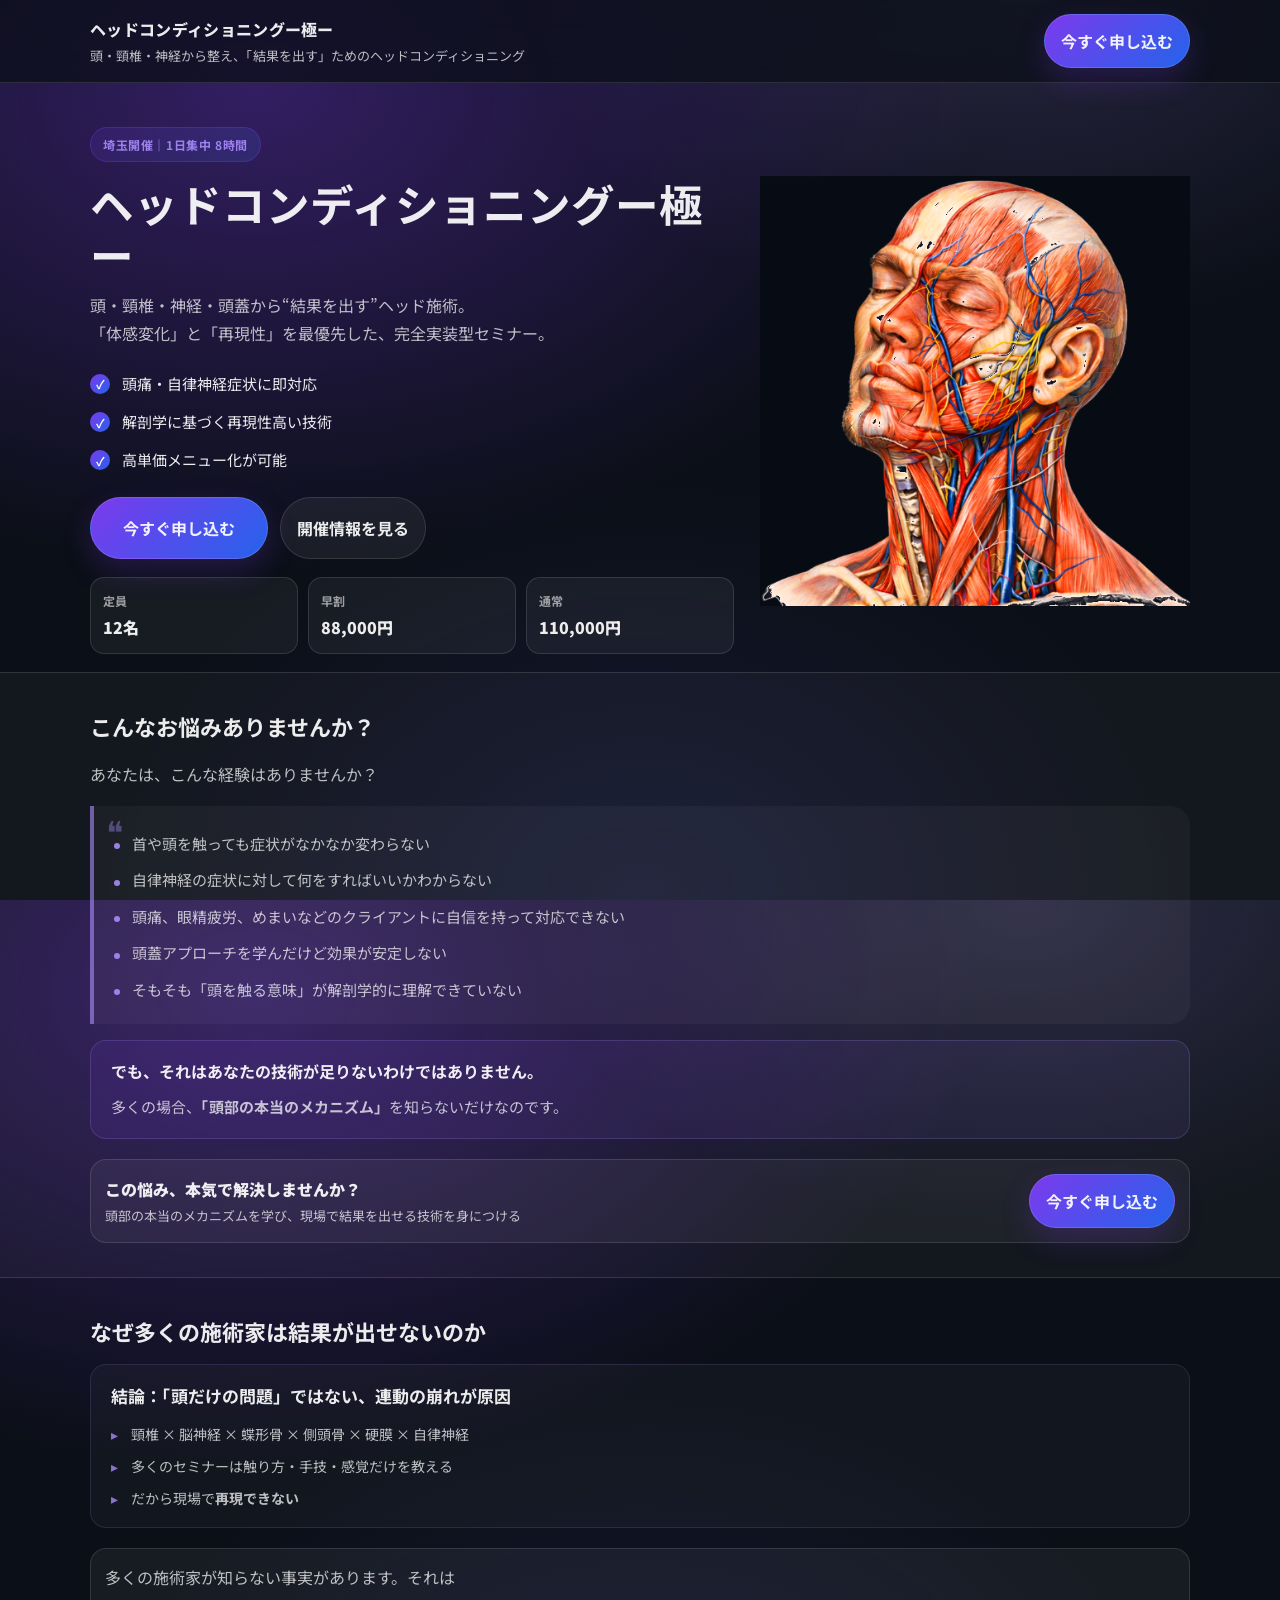
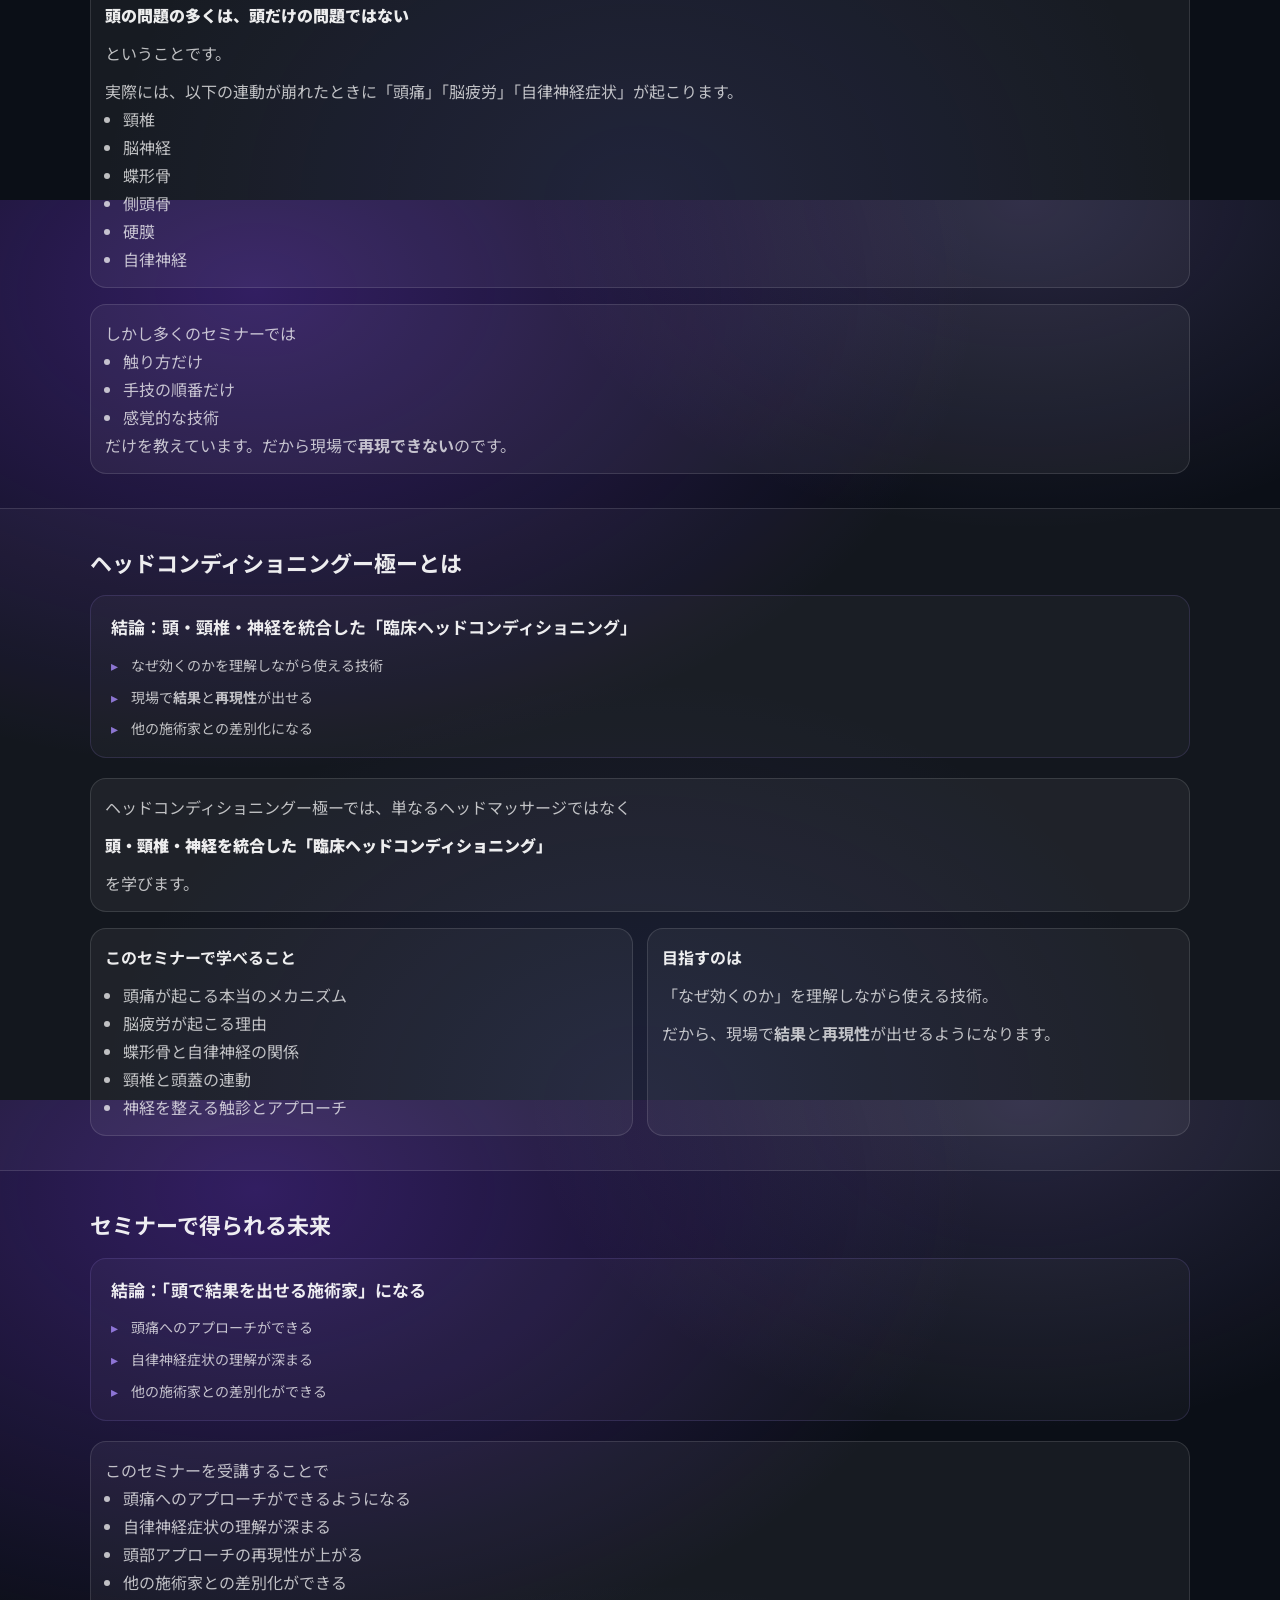
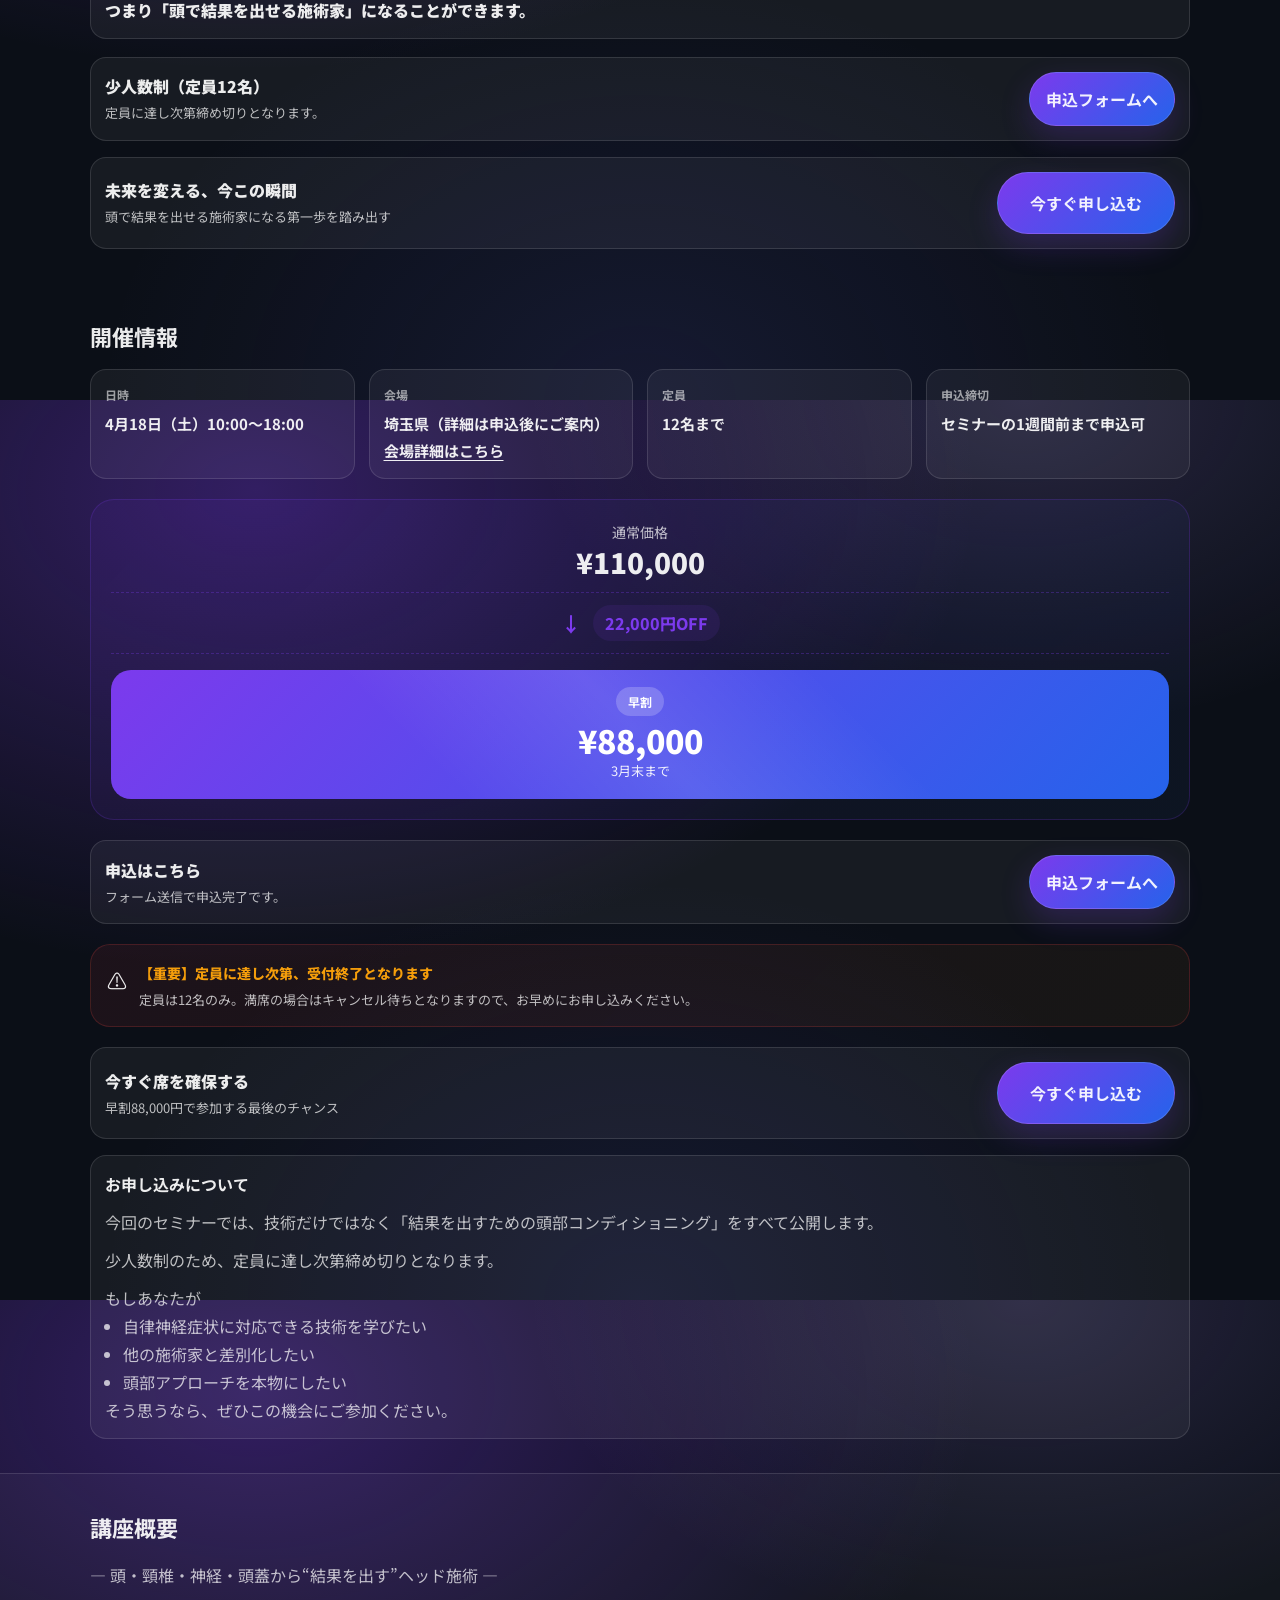
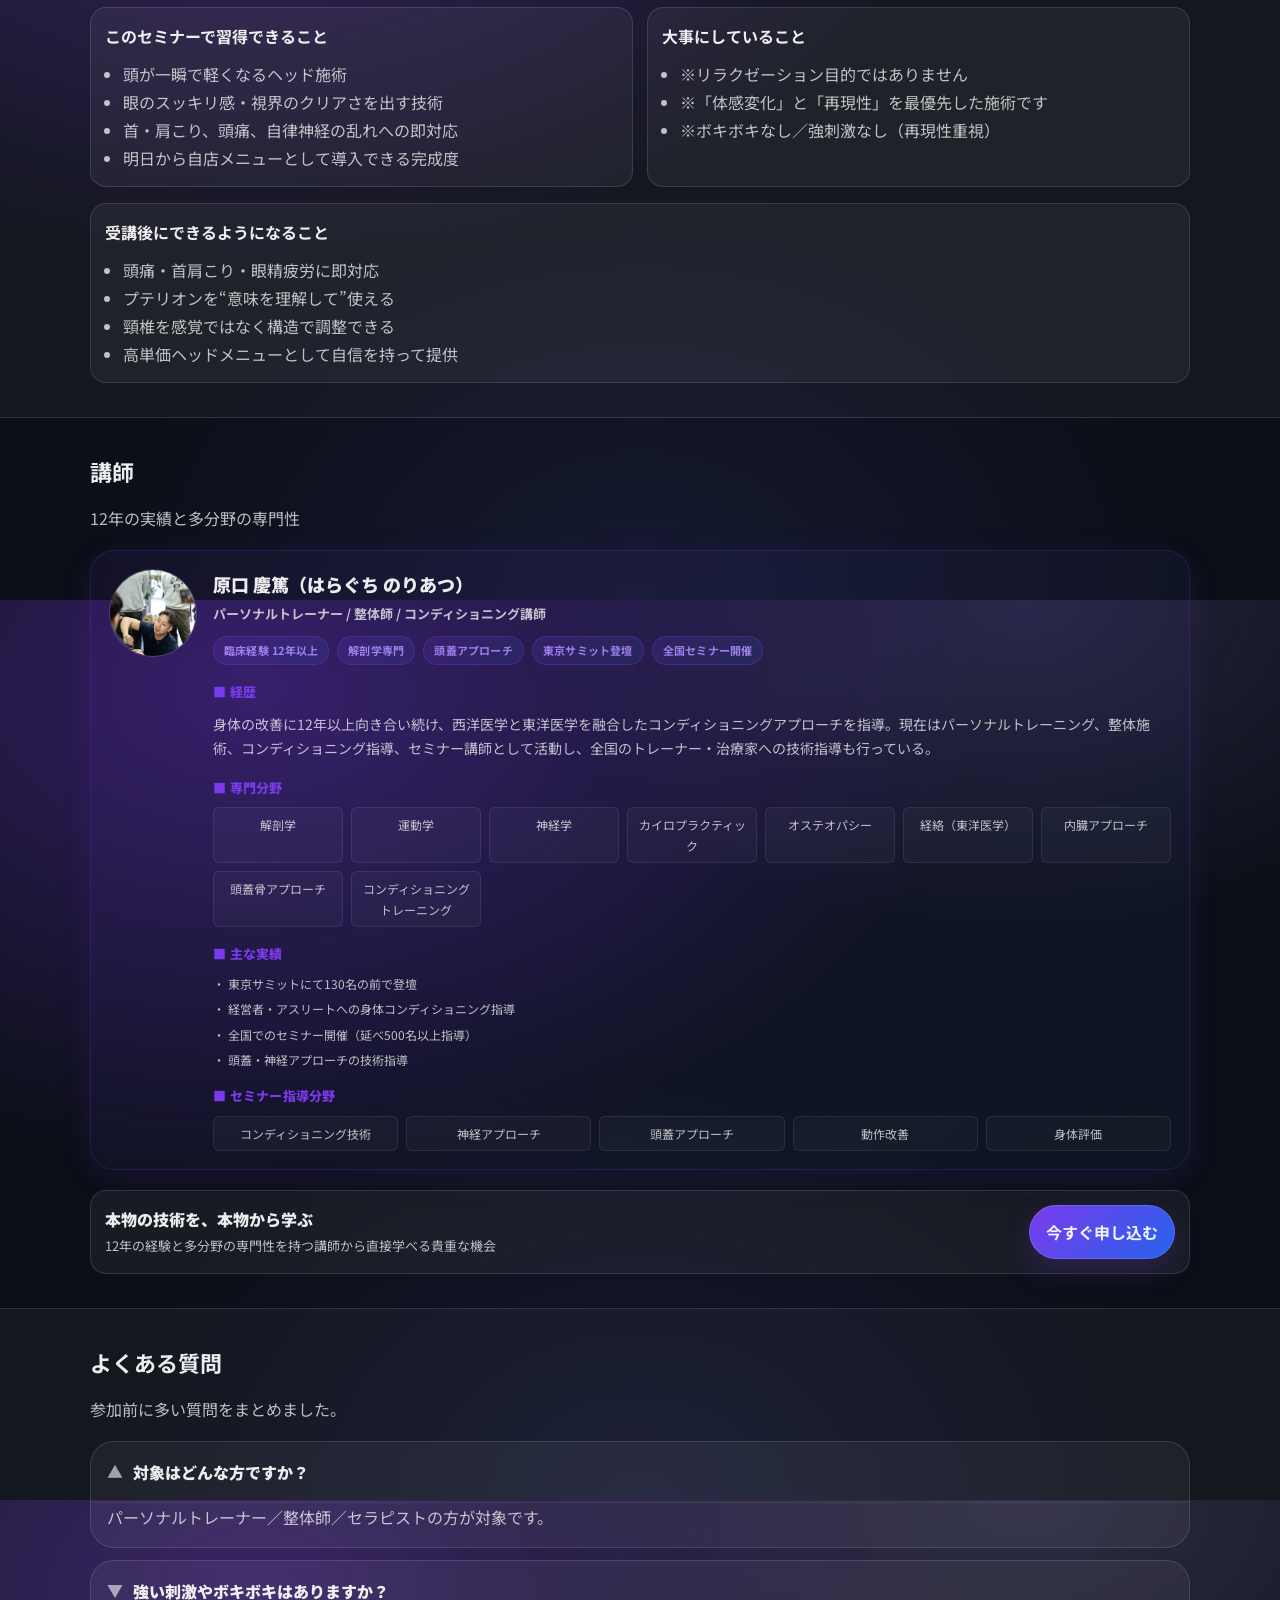
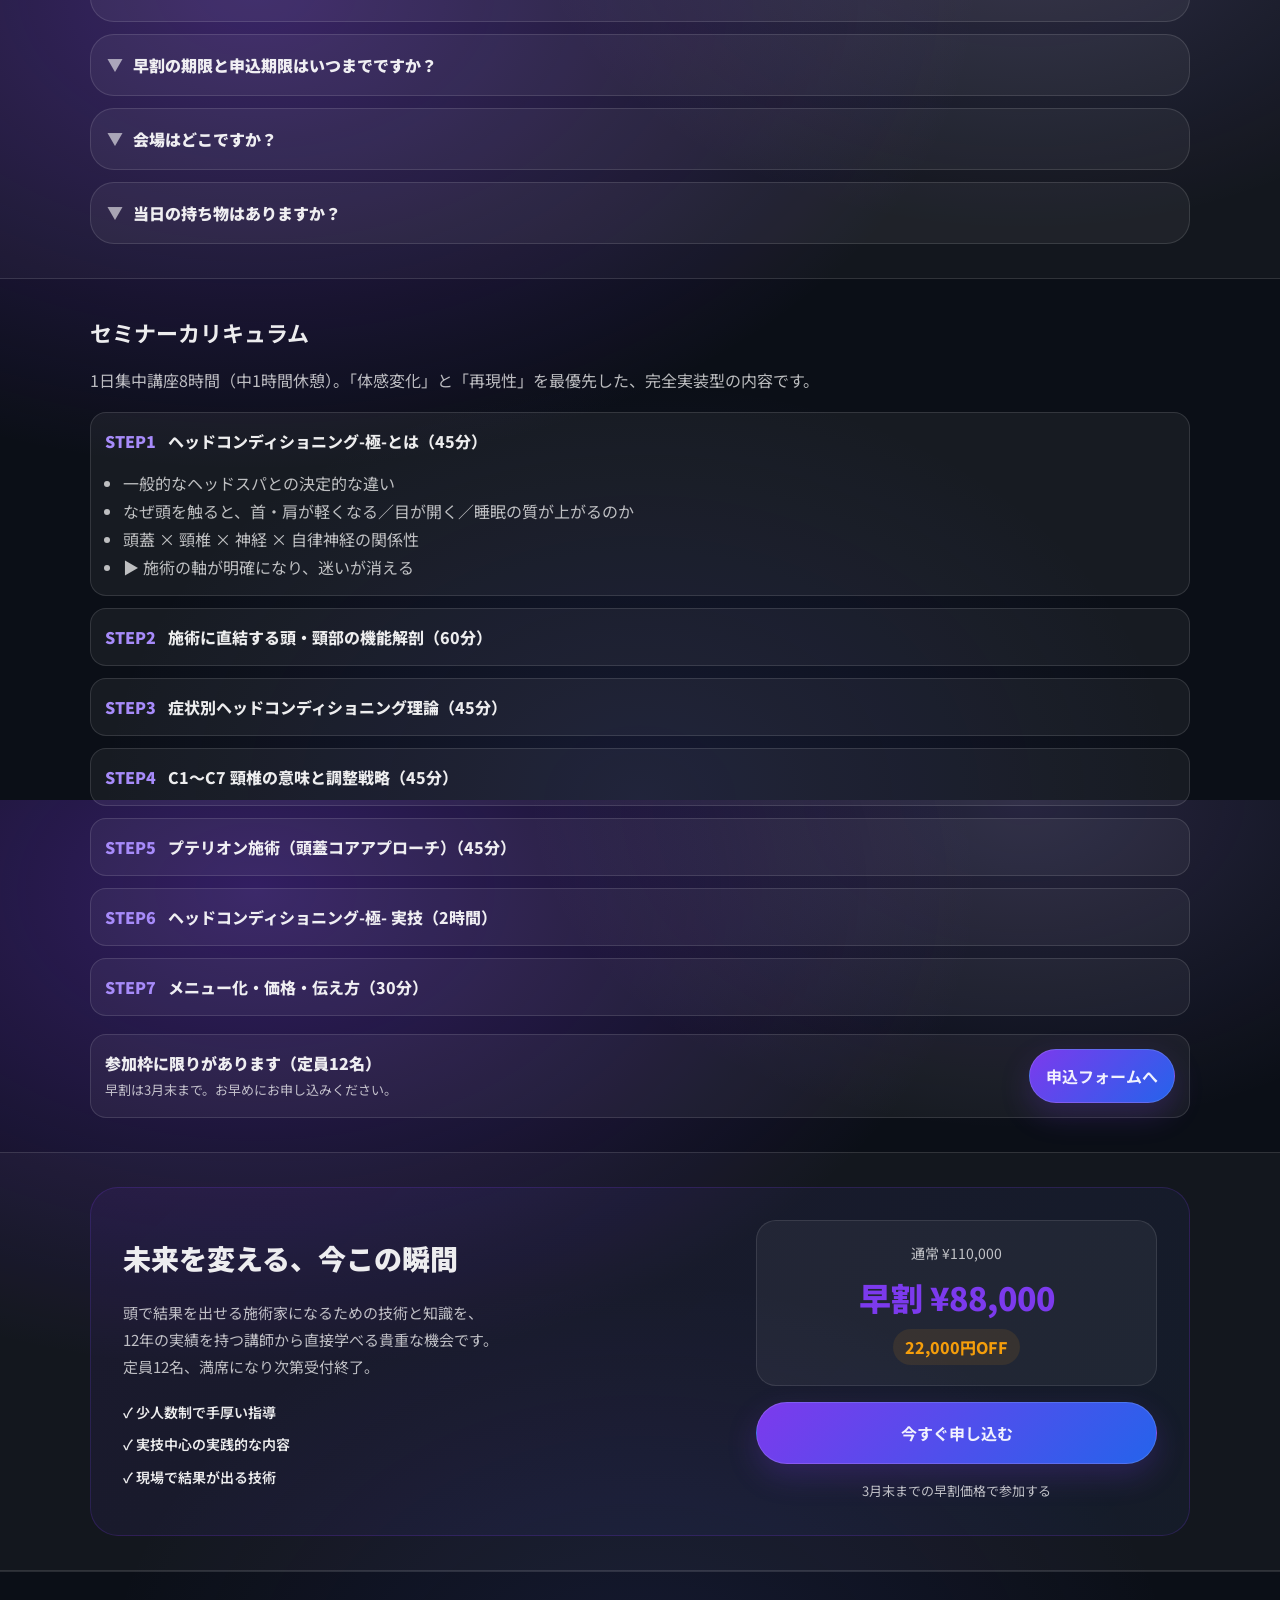
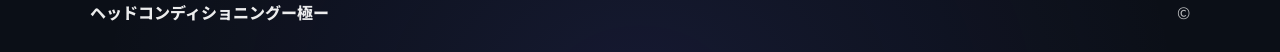
==== commit a6739bb0: "Change early-bird deadline to end of March" ====
--- a/index.html
+++ b/index.html
@@ -274,7 +274,7 @@
             <div class="pricing-featured">
               <div class="pricing-badge">早割</div>
               <div class="pricing-price">¥88,000</div>
-              <div class="pricing-note">4月末まで</div>
+              <div class="pricing-note">3月末まで</div>
             </div>
           </div>
 
@@ -455,7 +455,7 @@
 
             <details class="faq-item">
               <summary>早割の期限と申込期限はいつまでですか？</summary>
-              <div class="faq-body">早割は4月末まで。申込期限は開催1週間前までです（定員に達し次第、受付終了）。</div>
+              <div class="faq-body">早割は3月末まで。申込期限は開催1週間前までです（定員に達し次第、受付終了）。</div>
             </details>
 
             <details class="faq-item">
@@ -588,7 +588,7 @@
           <div class="cta-band" style="margin-top: 18px;">
             <div class="cta-band-copy">
               <div class="cta-band-title">参加枠に限りがあります（定員12名）</div>
-              <div class="cta-band-desc">早割は4月末まで。お早めにお申し込みください。</div>
+              <div class="cta-band-desc">早割は3月末まで。お早めにお申し込みください。</div>
             </div>
             <div class="cta-band-actions">
               <a class="btn btn-primary" href="https://forms.gle/gZYYmqRgoV2mNjo98" target="_blank" rel="noreferrer">申込フォームへ</a>
@@ -623,7 +623,7 @@
               <a class="btn btn-primary btn-large btn-block" href="https://forms.gle/gZYYmqRgoV2mNjo98" target="_blank" rel="noreferrer">
                 今すぐ申し込む
               </a>
-              <div class="final-cta-note">4月末までの早割価格で参加する</div>
+              <div class="final-cta-note">3月末までの早割価格で参加する</div>
             </div>
           </div>
         </div>
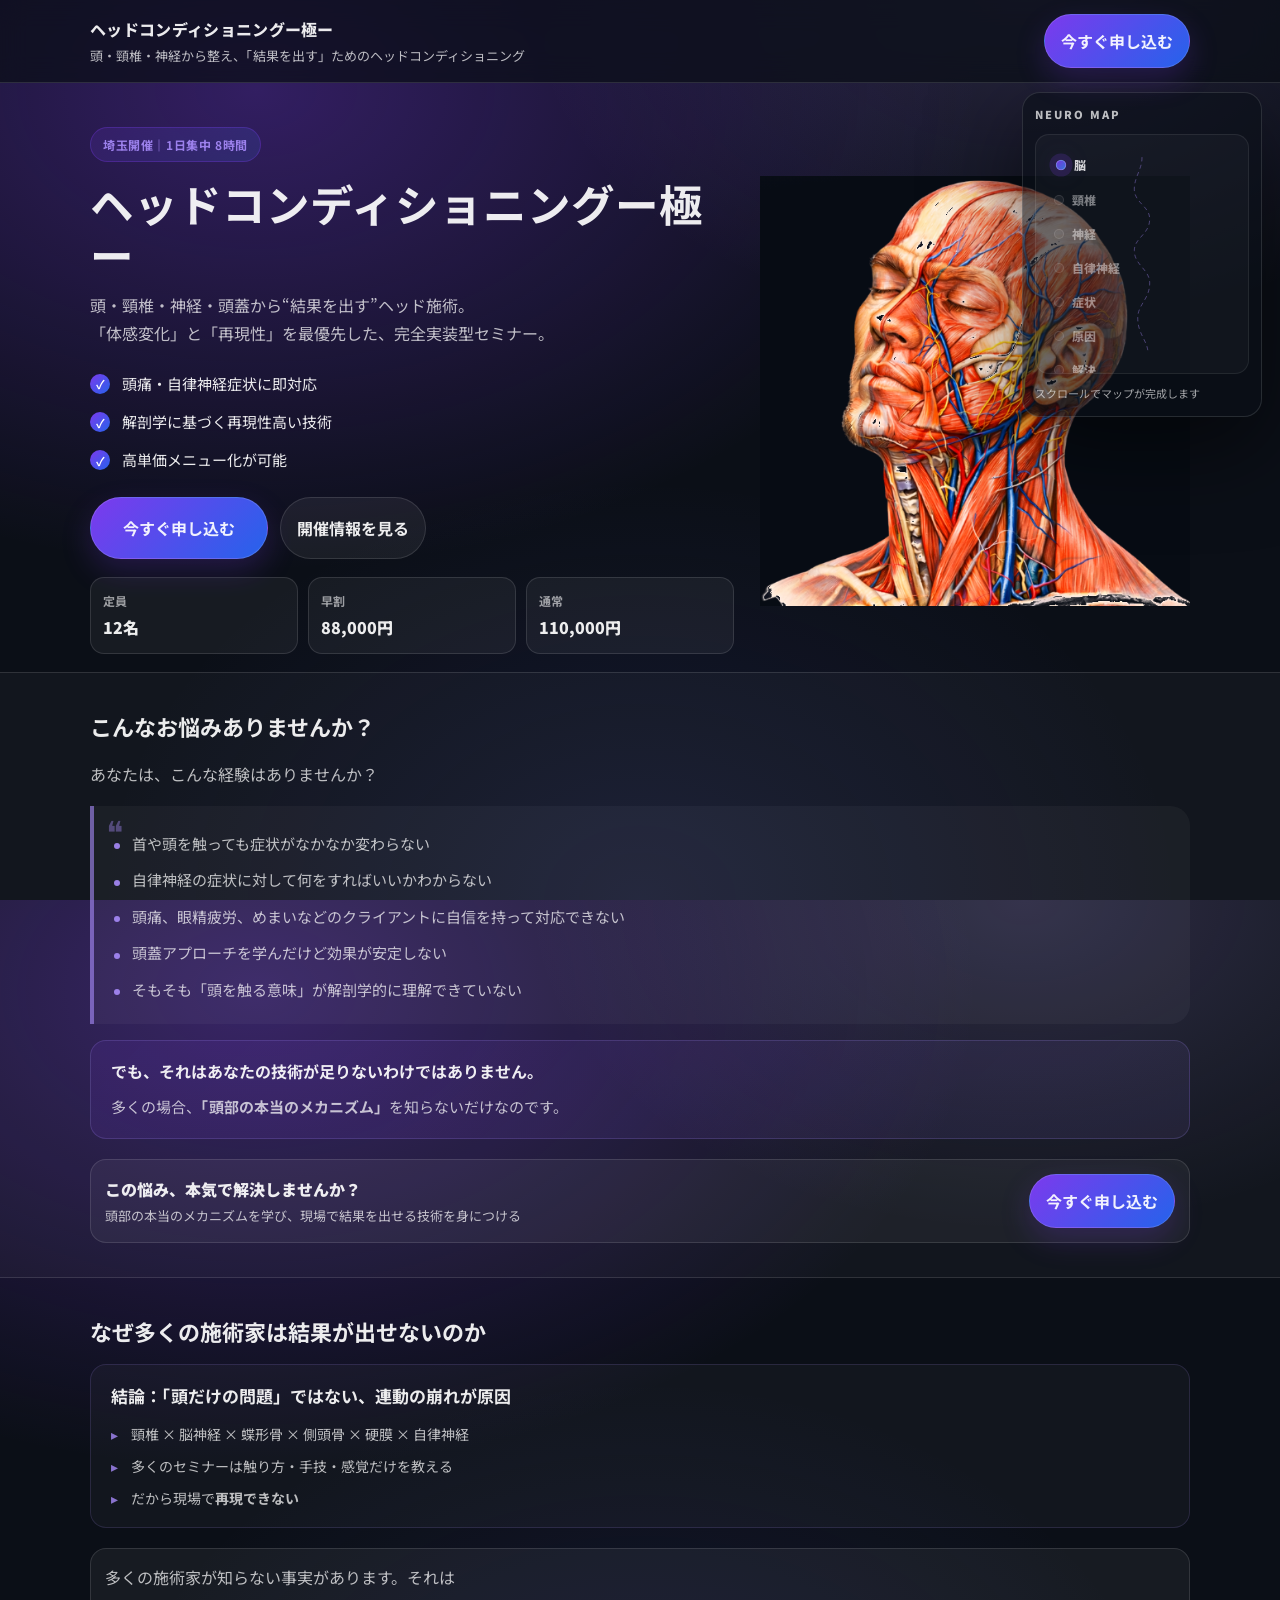
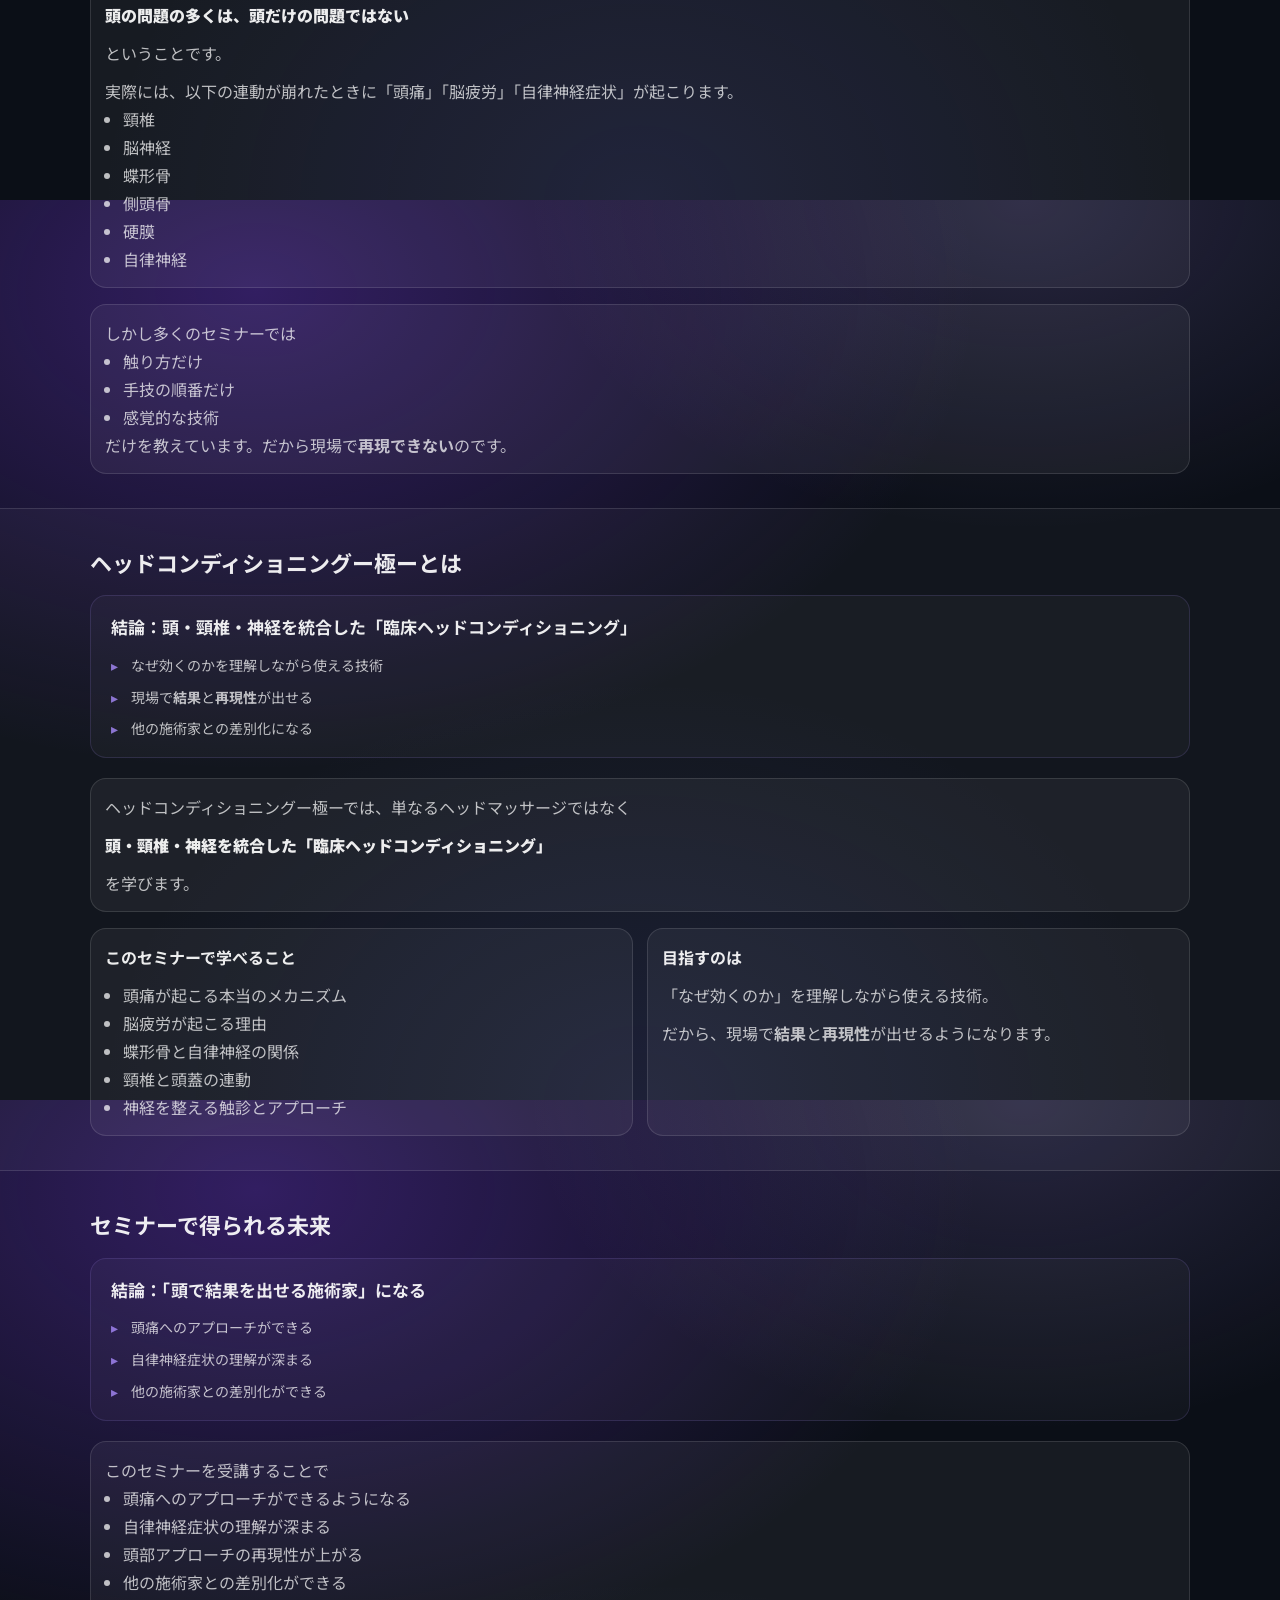
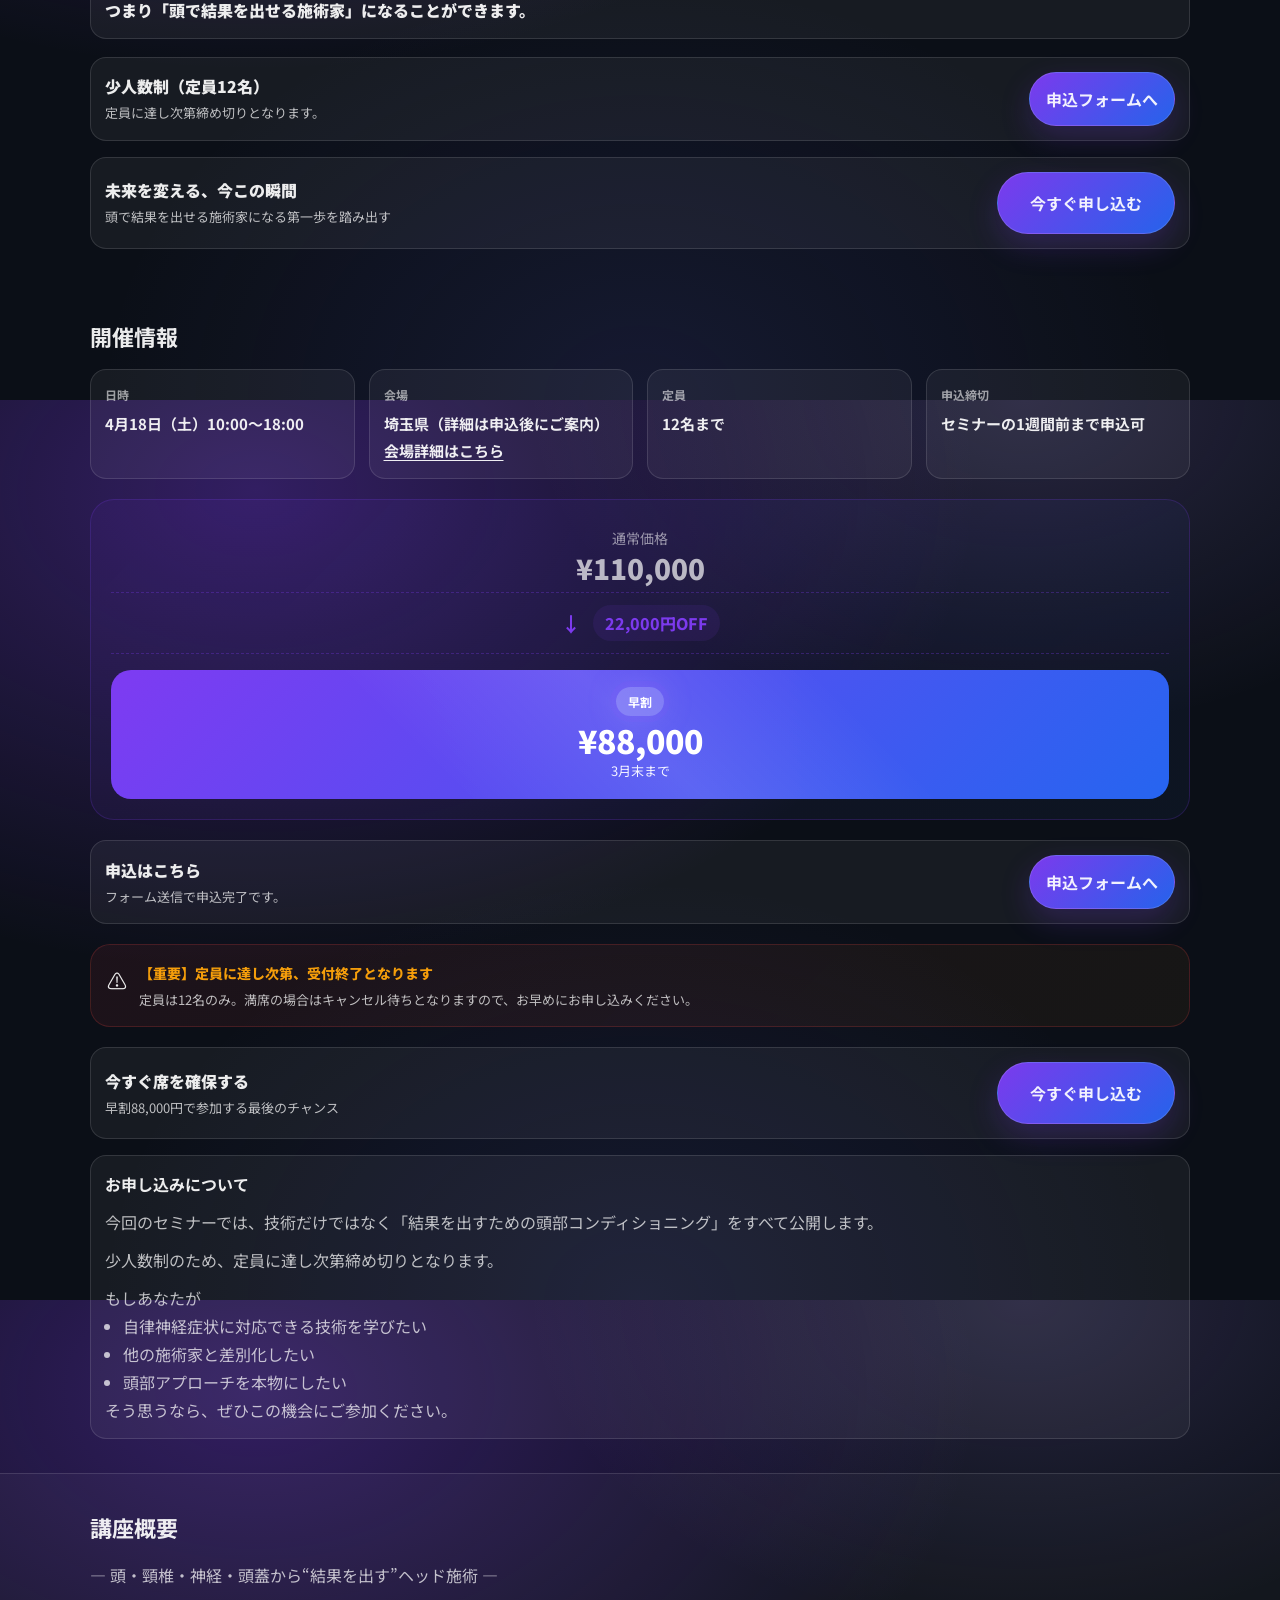
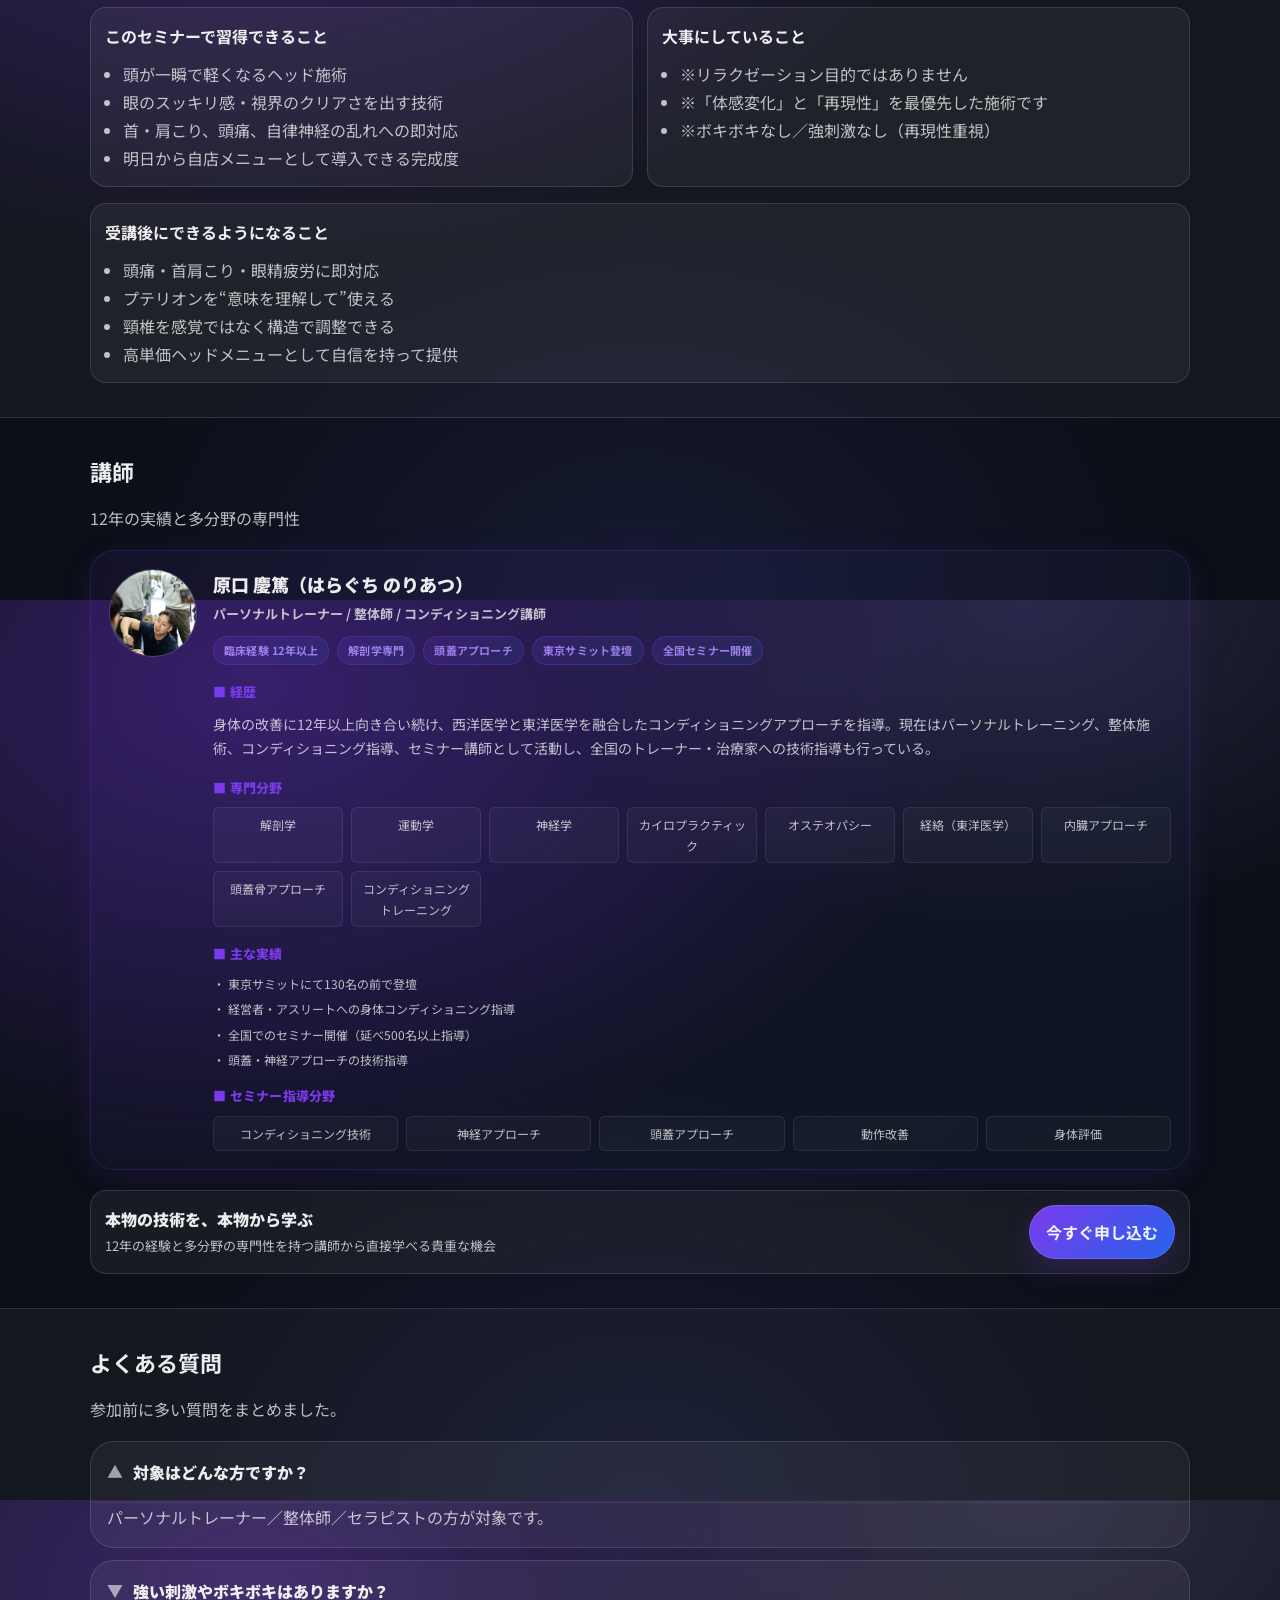
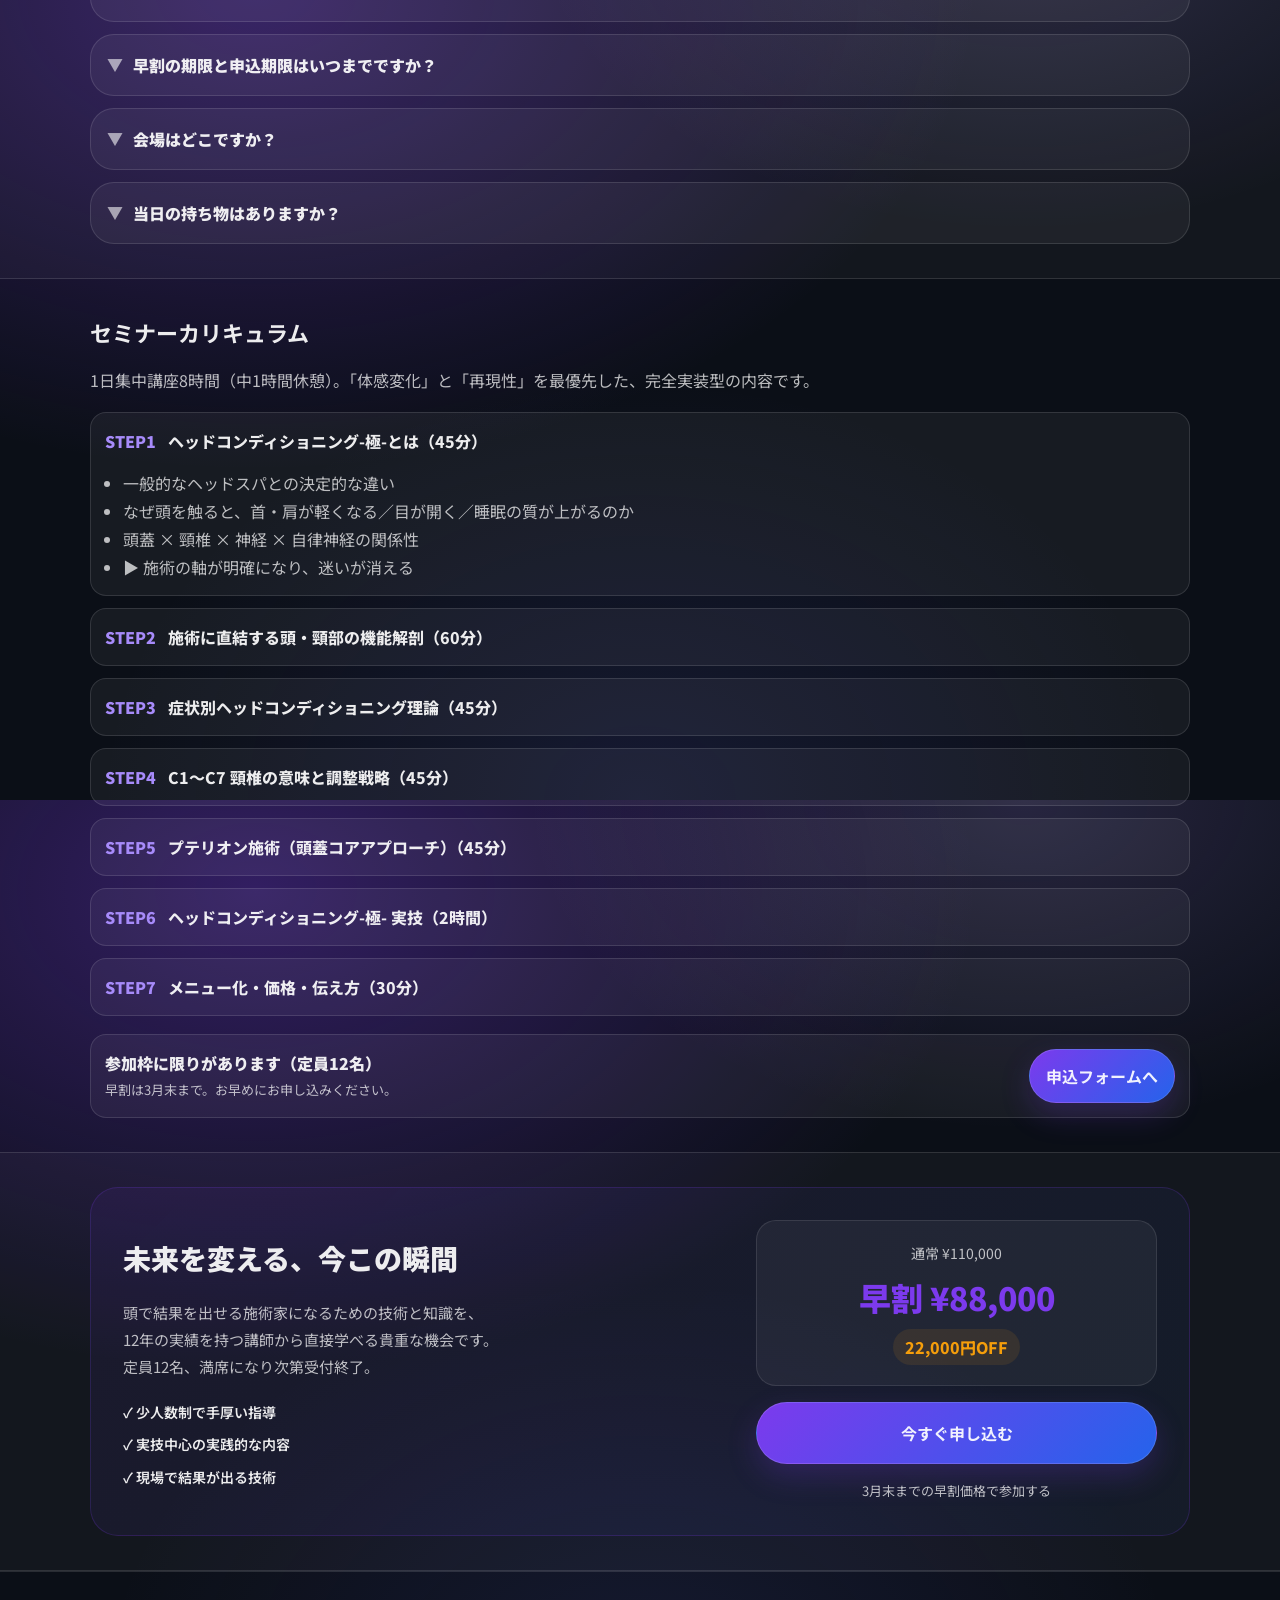
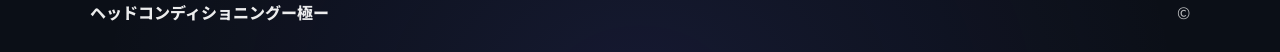
==== commit feae1dbb: "Add Neuro Map Experience animations" ====
--- a/index.html
+++ b/index.html
@@ -17,6 +17,37 @@
     <link rel="stylesheet" href="./style.css" />
   </head>
   <body>
+    <div class="cinematic" id="cinematic" aria-hidden="true">
+      <div class="cinematic-bg"></div>
+      <div class="cinematic-inner">
+        <div class="cinematic-kicker">頭・頸椎・神経から整える</div>
+        <div class="cinematic-title">ヘッドコンディショニングー極ー</div>
+        <div class="cinematic-sub">Neuro Map Experience</div>
+      </div>
+    </div>
+
+    <div class="neuro-layer" aria-hidden="true">
+      <div class="neuro-noise"></div>
+      <div class="neuro-map" id="neuroMap">
+        <div class="neuro-map-title">NEURO MAP</div>
+        <div class="neuro-map-visual">
+          <svg class="neuro-svg" viewBox="0 0 220 520" fill="none" xmlns="http://www.w3.org/2000/svg">
+            <path class="neuro-path" d="M110 34 C110 62 92 80 92 108 C92 140 128 148 128 178 C128 214 92 222 92 252 C92 286 128 296 128 328 C128 366 100 378 100 410 C100 448 124 464 124 492" />
+          </svg>
+          <div class="neuro-nodes">
+            <div class="neuro-node" data-step="brain"><span class="neuro-dot"></span><span class="neuro-label">脳</span></div>
+            <div class="neuro-node" data-step="cervical"><span class="neuro-dot"></span><span class="neuro-label">頸椎</span></div>
+            <div class="neuro-node" data-step="nerve"><span class="neuro-dot"></span><span class="neuro-label">神経</span></div>
+            <div class="neuro-node" data-step="autonomic"><span class="neuro-dot"></span><span class="neuro-label">自律神経</span></div>
+            <div class="neuro-node" data-step="symptom"><span class="neuro-dot"></span><span class="neuro-label">症状</span></div>
+            <div class="neuro-node" data-step="cause"><span class="neuro-dot"></span><span class="neuro-label">原因</span></div>
+            <div class="neuro-node" data-step="solve"><span class="neuro-dot"></span><span class="neuro-label">解決</span></div>
+          </div>
+        </div>
+        <div class="neuro-map-foot">スクロールでマップが完成します</div>
+      </div>
+    </div>
+
     <header class="site-header">
       <div class="container header-inner">
         <div class="brand">
@@ -30,7 +61,7 @@
     </header>
 
     <main>
-      <section class="hero">
+      <section class="hero" data-neuro-anchor="brain" data-reveal>
         <div class="container hero-inner">
           <div class="hero-copy">
             <div class="hero-badge">埼玉開催｜1日集中 8時間</div>
@@ -79,7 +110,7 @@
         </div>
       </section>
 
-      <section class="section section-muted">
+      <section class="section section-muted" data-neuro-anchor="cervical" data-reveal>
         <div class="container">
           <h2>こんなお悩みありませんか？</h2>
           <p class="lead-2">あなたは、こんな経験はありませんか？</p>
@@ -114,7 +145,7 @@
         </div>
       </section>
 
-      <section class="section">
+      <section class="section" data-neuro-anchor="nerve" data-reveal>
         <div class="container">
           <h2>なぜ多くの施術家は結果が出せないのか</h2>
           <div class="story-lead">
@@ -153,7 +184,7 @@
         </div>
       </section>
 
-      <section class="section section-muted">
+      <section class="section section-muted" data-neuro-anchor="autonomic" data-reveal>
         <div class="container">
           <h2>ヘッドコンディショニングー極ーとは</h2>
           <div class="story-lead">
@@ -191,7 +222,7 @@
         </div>
       </section>
 
-      <section class="section">
+      <section class="section" data-neuro-anchor="symptom" data-reveal>
         <div class="container">
           <h2>セミナーで得られる未来</h2>
           <div class="story-lead">
@@ -236,7 +267,7 @@
         </div>
       </section>
 
-      <section id="details" class="section">
+      <section id="details" class="section" data-neuro-anchor="cause" data-reveal>
         <div class="container">
           <h2>開催情報</h2>
 
@@ -262,10 +293,10 @@
             </div>
           </div>
 
-          <div class="pricing-card">
+          <div class="pricing-card" data-price-drama>
             <div class="pricing-header">
               <div class="pricing-original">通常価格</div>
-              <div class="pricing-price">¥110,000</div>
+              <div class="pricing-price" data-count-to="110000">¥110,000</div>
             </div>
             <div class="pricing-divider">
               <div class="pricing-arrow">↓</div>
@@ -273,7 +304,7 @@
             </div>
             <div class="pricing-featured">
               <div class="pricing-badge">早割</div>
-              <div class="pricing-price">¥88,000</div>
+              <div class="pricing-price" data-count-to="88000">¥88,000</div>
               <div class="pricing-note">3月末まで</div>
             </div>
           </div>
@@ -473,7 +504,7 @@
         </div>
       </section>
 
-      <section class="section">
+      <section class="section" data-neuro-anchor="solve" data-reveal>
         <div class="container">
           <h2>セミナーカリキュラム</h2>
           <p class="lead-2">1日集中講座8時間（中1時間休憩）。「体感変化」と「再現性」を最優先した、完全実装型の内容です。</p>
@@ -735,6 +766,122 @@
           img.addEventListener('load', makeTransparentAndCrop, { once: true });
         }
       })();
+
+      (() => {
+        const seenKey = 'neuro_lp_seen_v1';
+        const cinematic = document.getElementById('cinematic');
+        const prefersReduced = window.matchMedia && window.matchMedia('(prefers-reduced-motion: reduce)').matches;
+
+        const markSeen = () => {
+          try { localStorage.setItem(seenKey, '1'); } catch (_) {}
+        };
+
+        const hasSeen = () => {
+          try { return localStorage.getItem(seenKey) === '1'; } catch (_) { return false; }
+        };
+
+        if (cinematic) {
+          const skip = prefersReduced || hasSeen();
+          if (skip) {
+            cinematic.style.display = 'none';
+          } else {
+            window.setTimeout(() => {
+              cinematic.classList.add('is-out');
+              window.setTimeout(() => {
+                cinematic.style.display = 'none';
+              }, 900);
+            }, 2300);
+            markSeen();
+          }
+        }
+
+        const anchors = Array.from(document.querySelectorAll('[data-neuro-anchor]'));
+        const map = document.getElementById('neuroMap');
+        const nodes = map ? Array.from(map.querySelectorAll('.neuro-node')) : [];
+        const setActive = (step) => {
+          if (!map) return;
+          map.setAttribute('data-active', step);
+          nodes.forEach((n) => {
+            n.classList.toggle('is-active', n.getAttribute('data-step') === step);
+          });
+        };
+
+        const revealEls = Array.from(document.querySelectorAll('[data-reveal]'));
+        const io = new IntersectionObserver((entries) => {
+          entries.forEach((e) => {
+            if (e.isIntersecting) {
+              e.target.classList.add('is-in');
+            }
+          });
+        }, { rootMargin: '0px 0px -10% 0px', threshold: 0.12 });
+
+        revealEls.forEach((el) => io.observe(el));
+
+        const neuroIo = new IntersectionObserver((entries) => {
+          const visible = entries
+            .filter((e) => e.isIntersecting)
+            .sort((a, b) => (b.intersectionRatio - a.intersectionRatio));
+          if (!visible.length) return;
+          const step = visible[0].target.getAttribute('data-neuro-anchor');
+          if (step) setActive(step);
+        }, { rootMargin: '-10% 0px -55% 0px', threshold: [0.12, 0.22, 0.35, 0.5] });
+
+        anchors.forEach((el) => neuroIo.observe(el));
+
+        if (anchors.length) {
+          const first = anchors[0].getAttribute('data-neuro-anchor');
+          if (first) setActive(first);
+        }
+
+        const priceCard = document.querySelector('[data-price-drama]');
+        const countEls = Array.from(document.querySelectorAll('[data-count-to]'));
+
+        const formatJPY = (n) => {
+          try {
+            return '¥' + Math.round(n).toLocaleString('ja-JP');
+          } catch (_) {
+            return '¥' + String(Math.round(n));
+          }
+        };
+
+        const animateCount = (el, to) => {
+          const prefers = window.matchMedia && window.matchMedia('(prefers-reduced-motion: reduce)').matches;
+          if (prefers) {
+            el.textContent = formatJPY(to);
+            return;
+          }
+
+          const from = 0;
+          const dur = 900;
+          const start = performance.now();
+          const tick = (now) => {
+            const t = Math.min(1, (now - start) / dur);
+            const eased = 1 - Math.pow(1 - t, 3);
+            const v = from + (to - from) * eased;
+            el.textContent = formatJPY(v);
+            if (t < 1) requestAnimationFrame(tick);
+          };
+          requestAnimationFrame(tick);
+        };
+
+        let priceRan = false;
+        if (priceCard) {
+          const priceIo = new IntersectionObserver((entries) => {
+            entries.forEach((e) => {
+              if (!e.isIntersecting || priceRan) return;
+              priceRan = true;
+              priceCard.classList.add('is-drama');
+              countEls.forEach((el) => {
+                const to = Number(el.getAttribute('data-count-to') || '0');
+                if (Number.isFinite(to) && to > 0) animateCount(el, to);
+              });
+              priceIo.disconnect();
+            });
+          }, { threshold: 0.35 });
+
+          priceIo.observe(priceCard);
+        }
+      })();
     </script>
   </body>
 </html>
--- a/style.css
+++ b/style.css
@@ -992,3 +992,263 @@
   .story-lead-conclusion { font-size: 16px; }
   .story-point { font-size: 13px; }
 }
+
+.cinematic{
+  position: fixed;
+  inset: 0;
+  z-index: 100;
+  display:flex;
+  align-items:center;
+  justify-content:center;
+  background: #000;
+  transition: opacity .9s ease, transform .9s ease;
+}
+.cinematic.is-out{ opacity:0; transform: scale(1.01); }
+.cinematic-bg{
+  position:absolute;
+  inset:0;
+  background:
+    radial-gradient(900px 500px at 50% 40%, rgba(124,58,237,.28), transparent 60%),
+    radial-gradient(700px 420px at 70% 25%, rgba(59,130,246,.18), transparent 60%),
+    linear-gradient(180deg, #000, #070a12);
+  filter: saturate(1.08);
+}
+.cinematic-bg::before{
+  content:"";
+  position:absolute;
+  inset:-40px;
+  background:
+    radial-gradient(circle at 10% 20%, rgba(255,255,255,.12), transparent 36%),
+    radial-gradient(circle at 80% 30%, rgba(255,255,255,.10), transparent 40%),
+    radial-gradient(circle at 40% 70%, rgba(255,255,255,.09), transparent 42%);
+  opacity:.12;
+  animation: cinematicFloat 3.2s ease-in-out infinite;
+}
+@keyframes cinematicFloat{ 0%,100%{ transform: translate3d(0,0,0);} 50%{ transform: translate3d(0,-10px,0);} }
+.cinematic-inner{
+  position:relative;
+  padding: 22px 18px;
+  text-align:center;
+  max-width: 560px;
+}
+.cinematic-kicker{
+  font-weight: 800;
+  letter-spacing: .12em;
+  font-size: 12px;
+  color: rgba(255,255,255,.78);
+}
+.cinematic-title{
+  margin-top: 12px;
+  font-size: clamp(30px, 5vw, 56px);
+  font-weight: 900;
+  letter-spacing: .02em;
+}
+.cinematic-sub{
+  margin-top: 12px;
+  font-size: 13px;
+  letter-spacing: .22em;
+  color: rgba(167,139,250,.85);
+}
+
+.neuro-layer{
+  position: fixed;
+  inset: 0;
+  z-index: 2;
+  pointer-events: none;
+}
+.neuro-noise{
+  position:absolute;
+  inset:0;
+  opacity:.22;
+  mix-blend-mode: screen;
+  background:
+    radial-gradient(1px 1px at 20% 30%, rgba(255,255,255,.35), transparent 50%),
+    radial-gradient(1px 1px at 70% 20%, rgba(167,139,250,.45), transparent 50%),
+    radial-gradient(1px 1px at 35% 80%, rgba(59,130,246,.28), transparent 50%);
+  background-size: 240px 240px, 280px 280px, 320px 320px;
+  animation: neuroNoise 5.6s linear infinite;
+}
+@keyframes neuroNoise{ 0%{ transform: translate3d(0,0,0);} 100%{ transform: translate3d(-40px,-60px,0);} }
+
+.neuro-map{
+  position: fixed;
+  right: 18px;
+  top: 92px;
+  width: 240px;
+  border-radius: 18px;
+  border: 1px solid rgba(255,255,255,.12);
+  background: rgba(11,15,23,.62);
+  backdrop-filter: blur(14px);
+  box-shadow: 0 30px 90px rgba(0,0,0,.55);
+  padding: 12px;
+}
+.neuro-map-title{
+  font-size: 11px;
+  letter-spacing: .18em;
+  font-weight: 900;
+  color: rgba(255,255,255,.72);
+}
+.neuro-map-visual{
+  position: relative;
+  height: 240px;
+  margin-top: 10px;
+  border-radius: 14px;
+  background: rgba(255,255,255,.03);
+  border: 1px solid rgba(255,255,255,.08);
+  overflow:hidden;
+}
+.neuro-svg{
+  position:absolute;
+  inset: 8px 0 8px 0;
+  width:100%;
+  height: calc(100% - 16px);
+}
+.neuro-path{
+  stroke: rgba(167,139,250,.42);
+  stroke-width: 2.2;
+  stroke-linecap: round;
+  stroke-dasharray: 8 10;
+  animation: neuroPulse 2.8s linear infinite;
+}
+@keyframes neuroPulse{ 0%{ stroke-dashoffset: 0;} 100%{ stroke-dashoffset: -36;} }
+
+.neuro-nodes{ position:absolute; inset: 0; }
+.neuro-node{
+  position:absolute;
+  left: 18px;
+  display:flex;
+  align-items:center;
+  gap: 8px;
+  transform: translate3d(0,0,0);
+  transition: transform .22s ease, opacity .22s ease;
+  opacity: .55;
+}
+.neuro-node .neuro-label{
+  font-size: 12px;
+  font-weight: 800;
+  color: rgba(255,255,255,.82);
+}
+.neuro-dot{
+  width: 10px;
+  height: 10px;
+  border-radius: 999px;
+  border: 1px solid rgba(255,255,255,.22);
+  background: rgba(255,255,255,.10);
+  box-shadow: 0 0 0 rgba(124,58,237,0);
+  transition: background .22s ease, box-shadow .22s ease, transform .22s ease;
+}
+
+.neuro-node[data-step="brain"]{ top: 20px; }
+.neuro-node[data-step="cervical"]{ top: 54px; }
+.neuro-node[data-step="nerve"]{ top: 88px; }
+.neuro-node[data-step="autonomic"]{ top: 122px; }
+.neuro-node[data-step="symptom"]{ top: 156px; }
+.neuro-node[data-step="cause"]{ top: 190px; }
+.neuro-node[data-step="solve"]{ top: 224px; }
+
+.neuro-node.is-active{
+  opacity: 1;
+  transform: translate3d(2px,-1px,0);
+}
+.neuro-node.is-active .neuro-dot{
+  background: linear-gradient(135deg, rgba(124,58,237,.95), rgba(59,130,246,.85));
+  box-shadow: 0 0 0 6px rgba(124,58,237,.18), 0 0 24px rgba(167,139,250,.30);
+  transform: scale(1.05);
+}
+
+.neuro-map-foot{
+  margin-top: 10px;
+  font-size: 11px;
+  color: rgba(255,255,255,.62);
+}
+
+[data-reveal]{
+  opacity: 0;
+  transform: translate3d(0, 10px, 0);
+  transition: opacity .7s ease, transform .7s ease;
+}
+[data-reveal].is-in{
+  opacity: 1;
+  transform: translate3d(0, 0, 0);
+}
+
+.card,
+.panel,
+.pricing-card,
+.profile-card,
+.faq-item,
+.cta-band{
+  transition: transform .16s ease, box-shadow .16s ease, border-color .16s ease;
+}
+.card:hover,
+.panel:hover,
+.pricing-card:hover,
+.profile-card:hover,
+.faq-item:hover,
+.cta-band:hover{
+  transform: translateY(-2px);
+  border-color: rgba(255,255,255,.22);
+  box-shadow: 0 24px 70px rgba(0,0,0,.45);
+}
+
+[data-price-drama]{
+  transform: translate3d(0, 8px, 0);
+  opacity: .92;
+}
+[data-price-drama].is-drama{
+  animation: priceIn .7s ease both;
+}
+@keyframes priceIn{
+  from{ transform: translate3d(0, 16px, 0); opacity: .0; }
+  to{ transform: translate3d(0, 0, 0); opacity: 1; }
+}
+[data-price-drama].is-drama .pricing-header{
+  animation: priceSink .9s ease both;
+}
+@keyframes priceSink{
+  0%{ transform: translate3d(0,0,0); opacity: 1; }
+  55%{ transform: translate3d(0, 10px, 0); opacity: .65; }
+  100%{ transform: translate3d(0, 6px, 0); opacity: .75; }
+}
+
+[data-price-drama].is-drama .pricing-featured{
+  animation: priceGlow 1.2s ease both;
+  transform-origin: center;
+}
+@keyframes priceGlow{
+  0%{ transform: translate3d(0,10px,0) scale(.985); filter: brightness(.95); }
+  55%{ transform: translate3d(0,0,0) scale(1.01); filter: brightness(1.08); }
+  100%{ transform: translate3d(0,0,0) scale(1.0); filter: brightness(1.02); }
+}
+
+[data-price-drama].is-drama .pricing-badge{
+  box-shadow: 0 0 0 6px rgba(124,58,237,.10), 0 0 30px rgba(167,139,250,.26);
+}
+
+@media (prefers-reduced-motion: reduce){
+  .card:hover,
+  .panel:hover,
+  .pricing-card:hover,
+  .profile-card:hover,
+  .faq-item:hover,
+  .cta-band:hover{
+    transform: none;
+    box-shadow: none;
+  }
+  [data-price-drama].is-drama,
+  [data-price-drama].is-drama .pricing-header,
+  [data-price-drama].is-drama .pricing-featured{
+    animation: none !important;
+  }
+}
+
+@media (max-width: 1100px){
+  .neuro-map{ display:none; }
+}
+
+@media (prefers-reduced-motion: reduce){
+  .cinematic-bg::before,
+  .neuro-noise,
+  .neuro-path{ animation: none !important; }
+  [data-reveal]{ opacity: 1; transform: none; }
+}
